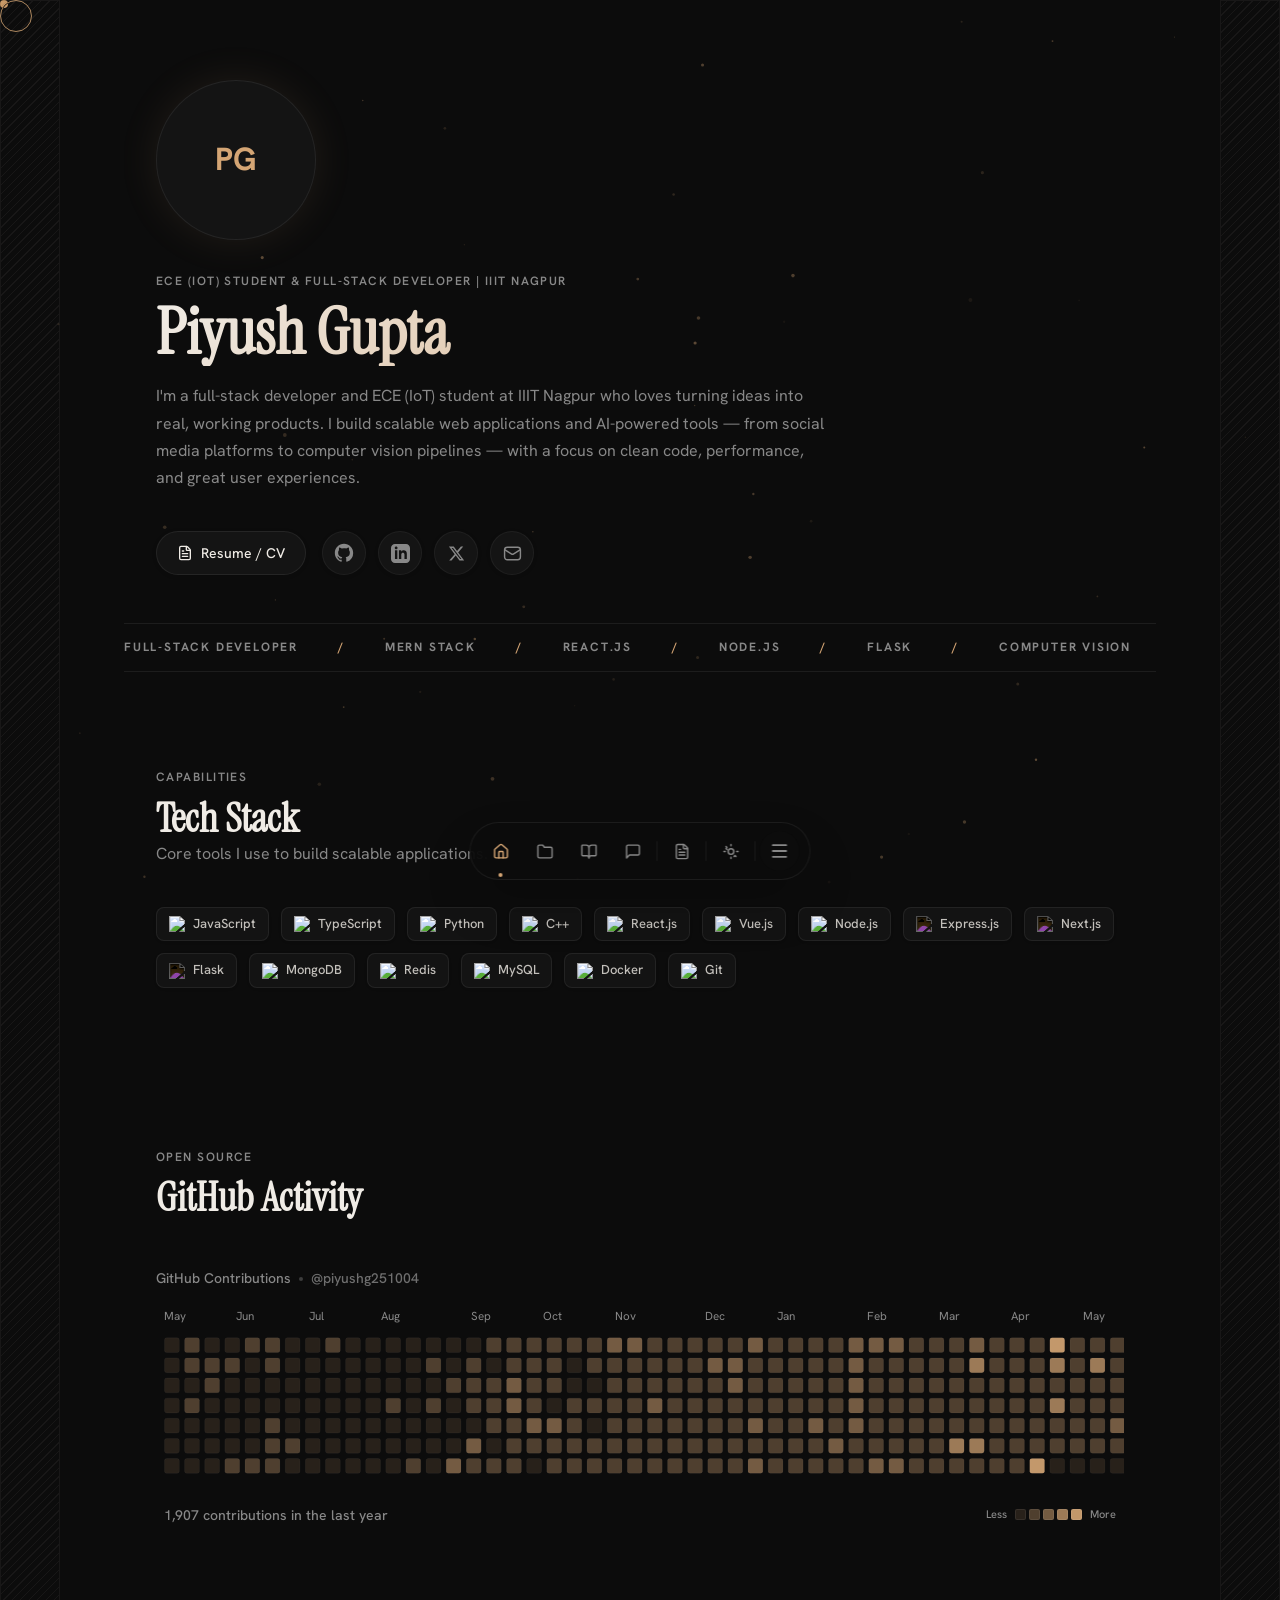
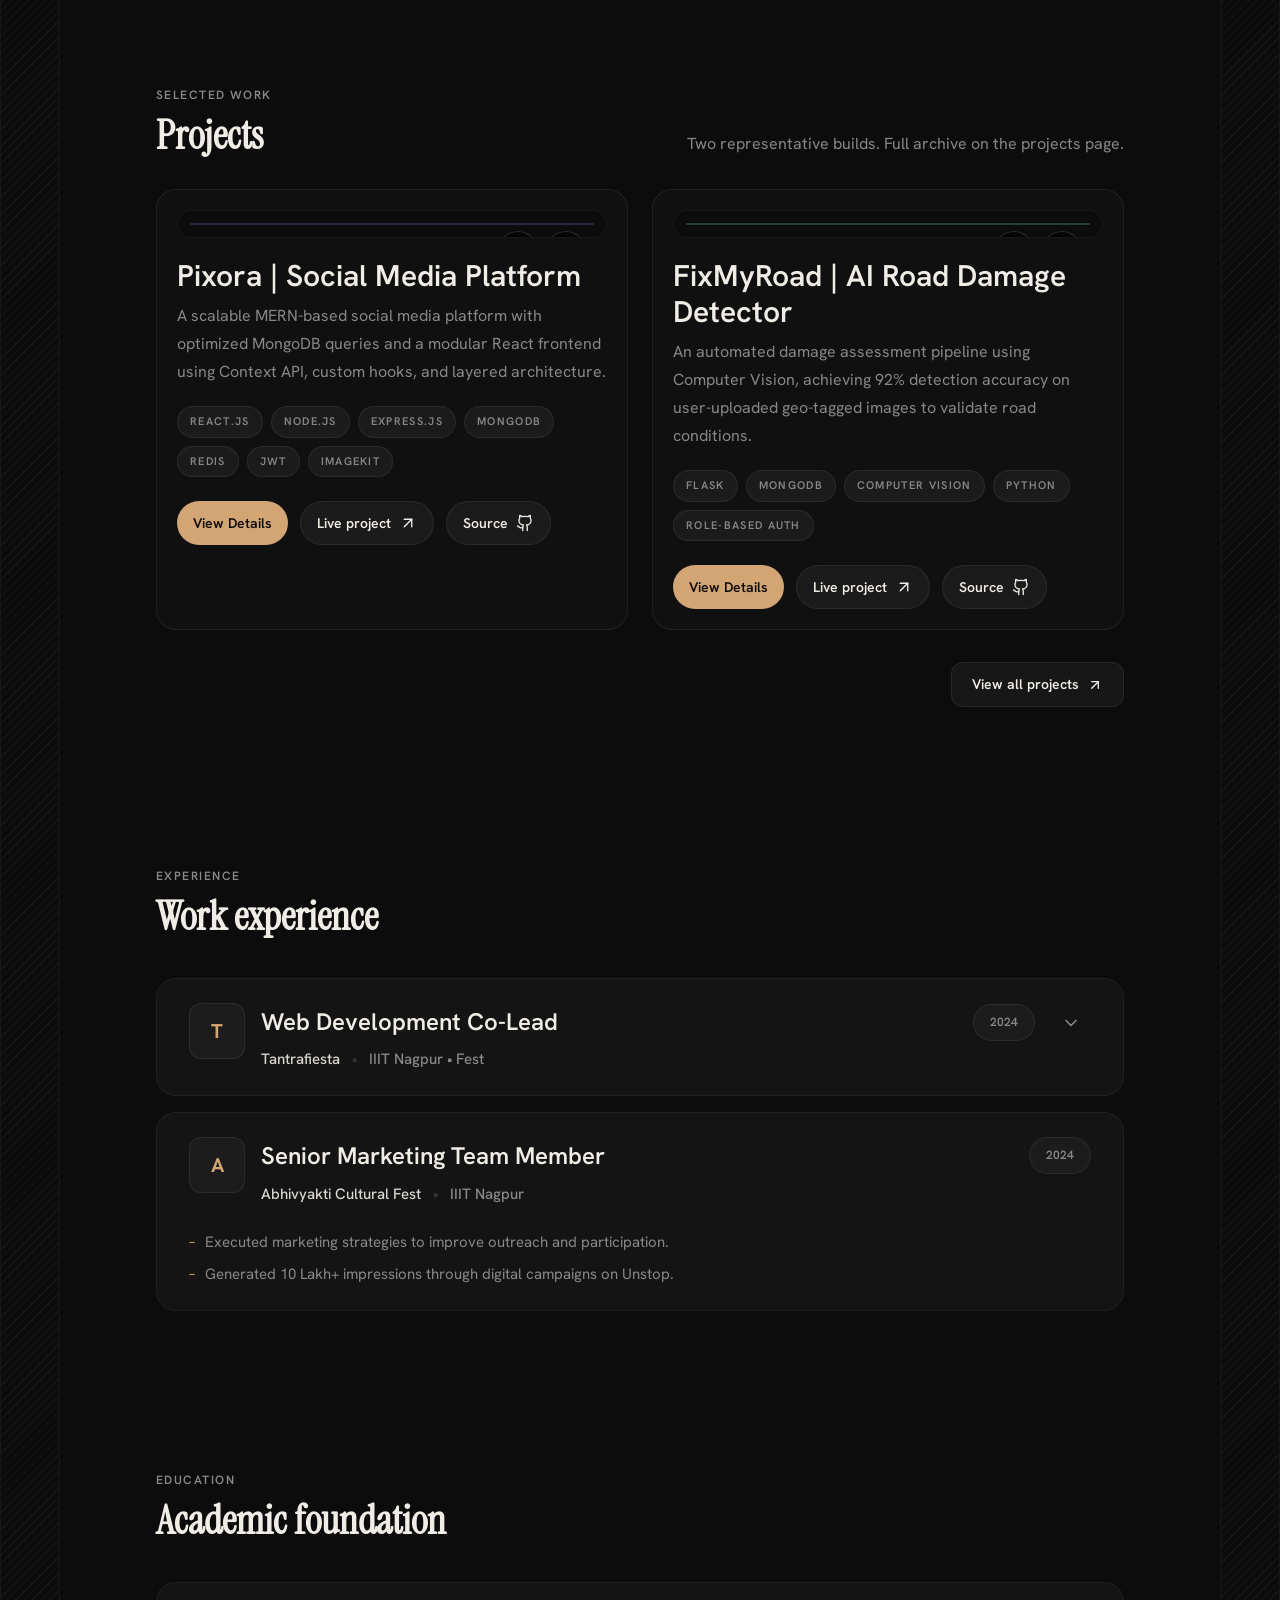
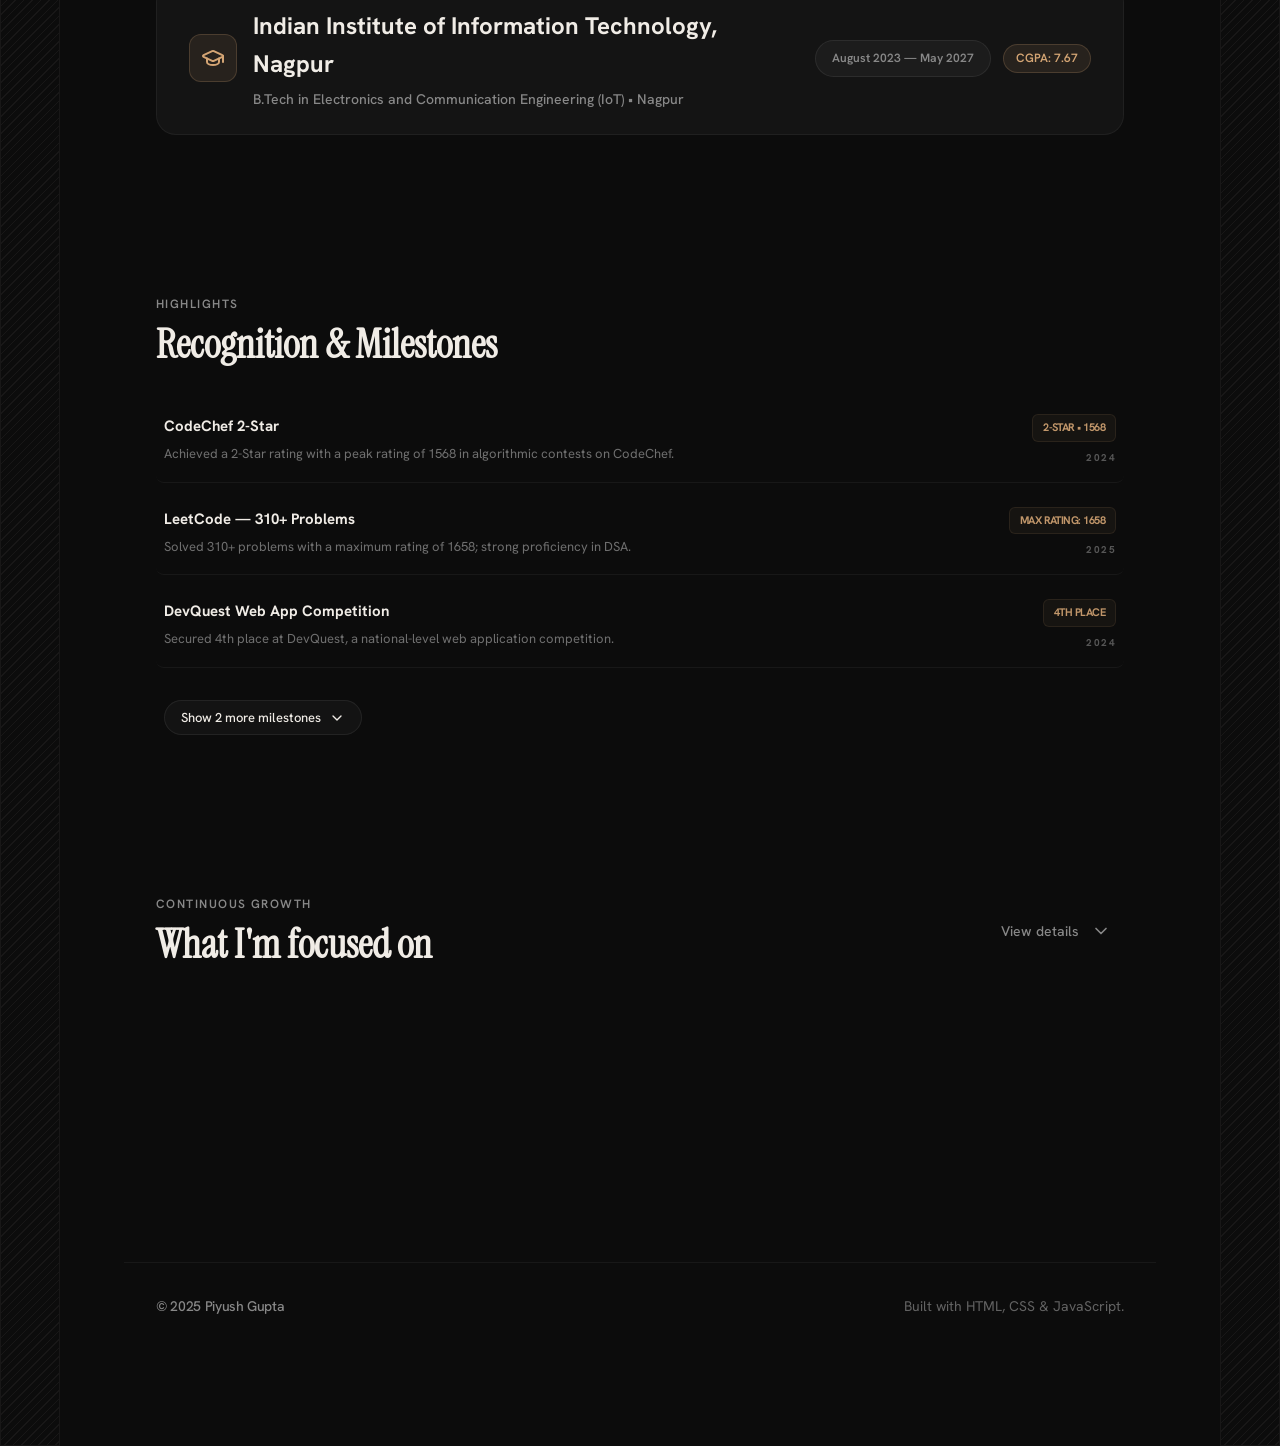
==== index.html @ 98804f94 "first commit" ====
<!DOCTYPE html>
<html lang="en" class="dark">
<head>
  <meta charset="UTF-8" /><meta name="viewport" content="width=device-width, initial-scale=1.0" />
  <title>Piyush Gupta | Full-Stack Developer at IIIT Nagpur</title>
  <meta name="description" content="Piyush Gupta — ECE (IoT) student at IIIT Nagpur building scalable web apps and AI-powered tools with MERN, Flask, TypeScript, and Computer Vision." />
  <meta property="og:title" content="Piyush Gupta | Full-Stack Developer" />
  <meta property="og:type" content="website" />
  <meta name="twitter:card" content="summary_large_image" />
  <link rel="preconnect" href="https://fonts.googleapis.com" />
  <link rel="preconnect" href="https://fonts.gstatic.com" crossorigin />
  <link href="https://fonts.googleapis.com/css2?family=Hanken+Grotesk:wght@300;400;500;600;700;800&family=Instrument+Serif:ital@0;1&display=swap" rel="stylesheet" />
  <link rel="stylesheet" href="portfolio.css" />
</head>
<body data-page="home">
  <!-- Cursor -->
  <div class="cursor-dot"></div>
  <div class="cursor-ring"></div>
  <!-- Curtain -->
  <div class="curtain"></div>
  <canvas id="particles-canvas" aria-hidden="true"></canvas>
  <div class="page-wrapper">
    <div class="sidebar sidebar--left" aria-hidden="true"></div>
    <div class="sidebar sidebar--right" aria-hidden="true"></div>
    <div class="page-inner">

      <!-- DOCK -->
      <nav class="dock" id="dock" aria-label="Main navigation"><div class="dock-inner">
        <a href="index.html" class="dock-item" data-nav="home" aria-label="Home"><span class="dock-tooltip">Home</span><svg width="17" height="17" viewBox="0 0 24 24" fill="none" stroke="currentColor" stroke-width="2" stroke-linecap="round" stroke-linejoin="round"><path d="M15 21v-8a1 1 0 0 0-1-1h-4a1 1 0 0 0-1 1v8"/><path d="M3 10a2 2 0 0 1 .709-1.528l7-6a2 2 0 0 1 2.582 0l7 6A2 2 0 0 1 21 10v9a2 2 0 0 1-2 2H5a2 2 0 0 1-2-2z"/></svg></a>
        <a href="projects.html" class="dock-item" data-nav="projects" aria-label="Projects"><span class="dock-tooltip">Projects</span><svg width="17" height="17" viewBox="0 0 24 24" fill="none" stroke="currentColor" stroke-width="2" stroke-linecap="round" stroke-linejoin="round"><path d="M22 19a2 2 0 0 1-2 2H4a2 2 0 0 1-2-2V5a2 2 0 0 1 2-2h5l2 3h9a2 2 0 0 1 2 2z"/></svg></a>
        <a href="blog.html" class="dock-item" data-nav="blog" aria-label="Blog"><span class="dock-tooltip">Blog</span><svg width="17" height="17" viewBox="0 0 24 24" fill="none" stroke="currentColor" stroke-width="2" stroke-linecap="round" stroke-linejoin="round"><path d="M12 7v14"/><path d="M3 18a1 1 0 0 1-1-1V4a1 1 0 0 1 1-1h5a4 4 0 0 1 4 4 4 4 0 0 1 4-4h5a1 1 0 0 1 1 1v13a1 1 0 0 1-1 1h-6a3 3 0 0 0-3 3 3 3 0 0 0-3-3z"/></svg></a>
        <a href="mailto:piyushg251004@gmail.com" class="dock-item" aria-label="Let's Talk"><span class="dock-tooltip">Let's Talk</span><svg width="17" height="17" viewBox="0 0 24 24" fill="none" stroke="currentColor" stroke-width="2" stroke-linecap="round" stroke-linejoin="round"><path d="M21 15a2 2 0 0 1-2 2H7l-4 4V5a2 2 0 0 1 2-2h14a2 2 0 0 1 2 2z"/></svg></a>
        <div class="dock-divider"></div>
        <button class="dock-item" id="resume-btn" aria-label="Resume"><span class="dock-tooltip">Resume</span><svg width="17" height="17" viewBox="0 0 24 24" fill="none" stroke="currentColor" stroke-width="2" stroke-linecap="round" stroke-linejoin="round"><path d="M6 22a2 2 0 0 1-2-2V4a2 2 0 0 1 2-2h8a2.4 2.4 0 0 1 1.704.706l3.588 3.588A2.4 2.4 0 0 1 20 8v12a2 2 0 0 1-2 2z"/><path d="M14 2v5a1 1 0 0 0 1 1h5"/><path d="M10 9H8"/><path d="M16 13H8"/><path d="M16 17H8"/></svg></button>
        <div class="dock-divider"></div>
        <button class="dock-item" id="theme-toggle" aria-label="Toggle theme"><span class="dock-tooltip" id="theme-tooltip">Light Mode</span><svg id="icon-sun" width="17" height="17" viewBox="0 0 24 24" fill="none" stroke="currentColor" stroke-width="2" stroke-linecap="round" stroke-linejoin="round"><circle cx="12" cy="12" r="4"/><path d="M12 2v2M12 20v2m-7.07-14.07 1.41 1.41M17.66 17.66l1.41 1.41M2 12h2M20 12h2m-4.34 5.66-1.41 1.41M6.34 6.34 4.93 4.93"/></svg><svg id="icon-moon" width="17" height="17" viewBox="0 0 24 24" fill="none" stroke="currentColor" stroke-width="2" stroke-linecap="round" stroke-linejoin="round" style="display:none"><path d="M12 3a6 6 0 0 0 9 9 9 9 0 1 1-9-9Z"/></svg></button>
        <div class="dock-divider"></div>
        <div class="social-wrapper" id="social-wrapper">
          <div class="social-stack" id="social-stack">
            <a href="https://github.com/PiyushG-git" target="_blank" rel="noopener noreferrer" class="social-item" aria-label="GitHub"><svg width="18" height="18" viewBox="0 0 24 24" fill="none" stroke="currentColor" stroke-width="1.8" stroke-linecap="round" stroke-linejoin="round"><path d="M15 22v-4a4.8 4.8 0 0 0-1-3.5c3 0 6-2 6-5.5.08-1.25-.27-2.48-1-3.5.28-1.15.28-2.35 0-3.5 0 0-1 0-3 1.5-2.64-.5-5.36-.5-8 0C6 2 5 2 5 2c-.3 1.15-.3 2.35 0 3.5A5.403 5.403 0 0 0 4 9c0 3.5 3 5.5 6 5.5-.39.49-.68 1.05-.85 1.65-.17.6-.22 1.23-.15 1.85v4"/><path d="M9 18c-4.51 2-5-2-7-2"/></svg></a>
            <a href="https://www.linkedin.com/in/piyush-gupta-019a79283/" target="_blank" rel="noopener noreferrer" class="social-item" aria-label="LinkedIn"><svg width="18" height="18" viewBox="0 0 24 24" fill="none" stroke="currentColor" stroke-width="1.8" stroke-linecap="round" stroke-linejoin="round"><path d="M16 8a6 6 0 0 1 6 6v7h-4v-7a2 2 0 0 0-2-2 2 2 0 0 0-2 2v7h-4v-7a6 6 0 0 1 6-6z"/><rect width="4" height="12" x="2" y="9"/><circle cx="4" cy="4" r="2"/></svg></a>
            <!-- <a href="" target="_blank" rel="noopener noreferrer" class="social-item" aria-label="Twitter"><svg width="18" height="18" viewBox="0 0 24 24" fill="currentColor"><path d="M18.244 2.25h3.308l-7.227 8.26 8.502 11.24H16.17l-5.214-6.817L4.99 21.75H1.68l7.73-8.835L1.254 2.25H8.08l4.713 6.231zm-1.161 17.52h1.833L7.084 4.126H5.117z"/></svg></a> -->
            <a href="mailto:contact.piyushg251004@gmail.com" class="social-item" aria-label="Email"><svg width="18" height="18" viewBox="0 0 24 24" fill="none" stroke="currentColor" stroke-width="1.8"><rect x="2" y="4" width="20" height="16" rx="3.5"/><path stroke-linecap="round" d="m22 7-8.97 5.7a1.94 1.94 0 0 1-2.06 0L2 7"/></svg></a>
          </div>
          <button class="dock-item social-trigger" id="social-trigger" aria-label="Social links" aria-expanded="false"><span class="dock-tooltip">Social</span><svg id="icon-menu" width="20" height="20" viewBox="0 0 24 24" fill="none" stroke="currentColor" stroke-width="2.2" stroke-linecap="round" stroke-linejoin="round"><path d="M4 5h16"/><path d="M4 12h16"/><path d="M4 19h16"/></svg><svg id="icon-close" width="20" height="20" viewBox="0 0 24 24" fill="none" stroke="currentColor" stroke-width="2.2" stroke-linecap="round" stroke-linejoin="round" style="display:none"><path d="M18 6 6 18"/><path d="m6 6 12 12"/></svg></button>
        </div>
      </div></nav>

      <!-- MAIN -->
      <main class="pb-28">

        <!-- HERO -->
        <section id="hero" class="section">
          <!-- Three.js canvas -->
          <canvas id="hero-canvas"></canvas>
          <div class="container">
            <div class="hero-layout">
              <div class="avatar-ring">
                <img src="images/avatar.png" alt="Piyush Gupta" class="avatar-img" onerror="this.style.display='none';this.nextElementSibling.style.display='flex'" />
                <div class="avatar-fallback" style="display:none">PG</div>
              </div>
              <div class="hero-text">
                <p class="detail-label">ECE (IoT) Student &amp; Full-Stack Developer | IIIT Nagpur</p>
                <h1 class="hero-name">Piyush Gupta</h1>
                <p class="section-lead">I'm a full-stack developer and ECE (IoT) student at IIIT Nagpur who loves turning ideas into real, working products. I build scalable web applications and AI-powered tools — from social media platforms to computer vision pipelines — with a focus on clean code, performance, and great user experiences.</p>
              </div>
              <div class="hero-actions">
                <button class="btn-outline" id="resume-hero-btn">
                  <svg width="16" height="16" viewBox="0 0 24 24" fill="none" stroke="currentColor" stroke-width="2" stroke-linecap="round" stroke-linejoin="round"><path d="M6 22a2 2 0 0 1-2-2V4a2 2 0 0 1 2-2h8a2.4 2.4 0 0 1 1.704.706l3.588 3.588A2.4 2.4 0 0 1 20 8v12a2 2 0 0 1-2 2z"/><path d="M14 2v5a1 1 0 0 0 1 1h5"/><path d="M10 9H8"/><path d="M16 13H8"/><path d="M16 17H8"/></svg>
                  Resume / CV
                </button>
                <div class="social-links-row">
                  <a href="https://github.com/piyushg251004" target="_blank" rel="noopener noreferrer" aria-label="GitHub" class="social-link-btn"><svg width="22" height="22" viewBox="0 0 24 24" fill="currentColor"><path fill-rule="evenodd" clip-rule="evenodd" d="M12 2C6.477 2 2 6.484 2 12.017c0 4.425 2.865 8.18 6.839 9.504.5.092.682-.217.682-.483 0-.237-.008-.868-.013-1.703-2.782.605-3.369-1.343-3.369-1.343-.454-1.158-1.11-1.466-1.11-1.466-.908-.62.069-.608.069-.608 1.003.07 1.531 1.032 1.531 1.032.892 1.53 2.341 1.088 2.91.832.092-.647.35-1.088.636-1.338-2.22-.253-4.555-1.113-4.555-4.951 0-1.093.39-1.988 1.029-2.688-.103-.253-.446-1.272.098-2.65 0 0 .84-.27 2.75 1.026A9.564 9.564 0 0112 6.844c.85.004 1.705.115 2.504.337 1.909-1.296 2.747-1.027 2.747-1.027.546 1.379.202 2.398.1 2.651.64.7 1.028 1.595 1.028 2.688 0 3.848-2.339 4.695-4.566 4.943.359.309.678.92.678 1.855 0 1.338-.012 2.419-.012 2.747 0 .268.18.58.688.482A10.019 10.019 0 0022 12.017C22 6.484 17.522 2 12 2z"/></svg><span class="social-link-tooltip">GitHub</span></a>
                  <a href="https://linkedin.com/in/piyush-gupta" target="_blank" rel="noopener noreferrer" aria-label="LinkedIn" class="social-link-btn"><svg width="19" height="19" viewBox="0 0 24 24" fill="currentColor"><path d="M19 0h-14c-2.761 0-5 2.239-5 5v14c0 2.761 2.239 5 5 5h14c2.762 0 5-2.239 5-5v-14c0-2.761-2.238-5-5-5zm-11 19h-3v-11h3v11zm-1.5-12.268c-.966 0-1.75-.79-1.75-1.764s.784-1.764 1.75-1.764 1.75.79 1.75 1.764-.783 1.764-1.75 1.764zm13.5 12.268h-3v-5.604c0-3.368-4-3.113-4 0v5.604h-3v-11h3v1.765c1.396-2.586 7-2.777 7 2.476v6.759z"/></svg><span class="social-link-tooltip">LinkedIn</span></a>
                  <a href="https://leetcode.com/piyushg251004" target="_blank" rel="noopener noreferrer" aria-label="LeetCode" class="social-link-btn"><svg width="17" height="17" viewBox="0 0 24 24" fill="currentColor"><path d="M18.244 2.25h3.308l-7.227 8.26 8.502 11.24H16.17l-5.214-6.817L4.99 21.75H1.68l7.73-8.835L1.254 2.25H8.08l4.713 6.231zm-1.161 17.52h1.833L7.084 4.126H5.117z"/></svg><span class="social-link-tooltip">Twitter / X</span></a>
                  <a href="mailto:piyushg251004@gmail.com" rel="noopener noreferrer" aria-label="Email" class="social-link-btn"><svg width="19" height="19" viewBox="0 0 24 24" fill="none" stroke="currentColor" stroke-width="1.8"><rect x="2" y="4" width="20" height="16" rx="3.5"/><path stroke-linecap="round" d="m22 7-8.97 5.7a1.94 1.94 0 0 1-2.06 0L2 7"/></svg><span class="social-link-tooltip">Email</span></a>
                </div>
              </div>
            </div>
          </div>
        </section>

        <!-- MARQUEE -->
        <div class="marquee" aria-hidden="true">
          <div class="marquee-track">
            <div class="marquee-inner">Full-Stack Developer <span class="sep">/</span> MERN Stack <span class="sep">/</span> React.js <span class="sep">/</span> Node.js <span class="sep">/</span> Flask <span class="sep">/</span> Computer Vision <span class="sep">/</span> TypeScript <span class="sep">/</span> IIIT Nagpur <span class="sep">/</span> Open Source <span class="sep">/</span> UI/UX</div>
          </div>
        </div>

        <!-- TECH STACK -->
        <section id="tech-stack" class="section">
          <div class="container">
            <p class="detail-label">Capabilities</p>
            <h2 class="section-heading">Tech Stack</h2>
            <p class="section-lead mb-10">Core tools I use to build scalable applications.</p>
            <div class="tech-grid" id="tech-grid"></div>
          </div>
        </section>

        <!-- GITHUB ACTIVITY -->
        <section id="github-graph" class="section">
          <div class="container">
            <p class="detail-label">Open Source</p>
            <h2 class="section-heading mb-12">GitHub Activity</h2>
            <div class="graph-header">
              <span>GitHub Contributions</span><span class="dot"></span>
              <a href="https://github.com/piyushg251004" target="_blank" rel="noopener noreferrer" class="graph-username">@piyushg251004</a>
            </div>
            <div class="graph-scroll"><svg id="contribution-graph" viewBox="0 0 914 164" class="graph-svg"></svg></div>
            <div class="graph-footer">
              <span class="graph-total" id="graph-total">— contributions in the last year</span>
              <div class="graph-legend"><span>Less</span><div class="legend-dots" id="legend-dots"></div><span>More</span></div>
            </div>
          </div>
        </section>

        <!-- PROJECTS PREVIEW -->
        <section id="projects-preview" class="section">
          <div class="container">
            <div class="projects-header">
              <div><p class="detail-label">Selected Work</p><h2 class="section-heading">Projects</h2></div>
              <p class="section-lead text-right">Two representative builds. Full archive on the projects page.</p>
            </div>
            <div class="projects-grid" id="projects-grid"></div>
            <div class="view-all-wrap">
              <a href="projects.html" class="btn-ghost" data-internal>View all projects <svg width="16" height="16" viewBox="0 0 24 24" fill="none" stroke="currentColor" stroke-width="2" stroke-linecap="round" stroke-linejoin="round"><path d="M7 7h10v10"/><path d="M7 17 17 7"/></svg></a>
            </div>
          </div>
        </section>

        <!-- EXPERIENCE -->
        <section id="experience" class="section">
          <div class="container">
            <p class="detail-label">Experience</p>
            <h2 class="section-heading mb-10">Work experience</h2>

            <div class="exp-card card" style="margin-bottom:1rem">
              <div class="card-glow"></div>
              <div class="exp-inner">
                <div class="exp-left">
                  <div class="company-logo" style="font-size:1.25rem;font-weight:700;color:var(--accent)">T</div>
                  <div>
                    <h3 class="exp-title">Web Development Co-Lead</h3>
                    <p class="exp-meta"><a href="#" class="company-link">Tantrafiesta</a><span class="meta-dot">•</span><span>IIIT Nagpur • Fest</span></p>
                  </div>
                </div>
                <div class="exp-right">
                  <span class="date-badge">2024</span>
                  <button class="expand-btn" id="exp-toggle" aria-expanded="false"><svg class="chevron" width="20" height="20" viewBox="0 0 24 24" fill="none" stroke="currentColor" stroke-width="2" stroke-linecap="round" stroke-linejoin="round"><path d="m6 9 6 6 6-6"/></svg></button>
                </div>
              </div>
              <div class="exp-details" id="exp-details" style="display:none">
                <ul class="exp-bullets">
                  <li>Led the development of the official fest website using Tailwind CSS, GSAP, Locomotive Scroll, and Three.js.</li>
                  <li>Managed a developer team and delivered a high-impact website with 4,000+ global impressions.</li>
                </ul>
              </div>
            </div>

            <div class="exp-card card">
              <div class="card-glow"></div>
              <div class="exp-inner">
                <div class="exp-left">
                  <div class="company-logo" style="font-size:1.25rem;font-weight:700;color:var(--accent)">A</div>
                  <div>
                    <h3 class="exp-title">Senior Marketing Team Member</h3>
                    <p class="exp-meta"><a href="#" class="company-link">Abhivyakti Cultural Fest</a><span class="meta-dot">•</span><span>IIIT Nagpur</span></p>
                  </div>
                </div>
                <div class="exp-right"><span class="date-badge">2024</span></div>
              </div>
              <div style="padding:0 2rem 1.5rem">
                <ul class="exp-bullets">
                  <li>Executed marketing strategies to improve outreach and participation.</li>
                  <li>Generated 10 Lakh+ impressions through digital campaigns on Unstop.</li>
                </ul>
              </div>
            </div>
          </div>
        </section>

        <!-- EDUCATION -->
        <section id="education" class="section">
          <div class="container">
            <p class="detail-label">Education</p>
            <h2 class="section-heading mb-10">Academic foundation</h2>
            <div class="card edu-card">
              <div class="card-glow"></div>
              <div class="edu-inner">
                <div class="edu-left">
                  <div class="edu-icon"><svg width="24" height="24" viewBox="0 0 24 24" fill="none" stroke="currentColor" stroke-width="2" stroke-linecap="round" stroke-linejoin="round"><path d="M21.42 10.922a1 1 0 0 0-.019-1.838L12.83 5.18a2 2 0 0 0-1.66 0L2.6 9.08a1 1 0 0 0 0 1.832l8.57 3.908a2 2 0 0 0 1.66 0z"/><path d="M22 10v6"/><path d="M6 12.5V16a6 3 0 0 0 12 0v-3.5"/></svg></div>
                  <div><h3 class="edu-school">Indian Institute of Information Technology, Nagpur</h3><p class="edu-degree">B.Tech in Electronics and Communication Engineering (IoT) • Nagpur</p></div>
                </div>
                <div class="edu-right"><span class="date-badge">August 2023 — May 2027</span><span class="cgpa-badge">CGPA: 7.67</span></div>
              </div>
            </div>
          </div>
        </section>

        <!-- ACHIEVEMENTS -->
        <section id="achievements" class="section">
          <div class="container">
            <p class="detail-label">Highlights</p>
            <h2 class="section-heading mb-8">Recognition &amp; Milestones</h2>
            <div class="achievements-list" id="achievements-list"></div>
            <div class="show-more-wrap">
              <button class="btn-show-more" id="show-more-btn"><span id="show-more-text">Show 5 more milestones</span><svg class="chevron" id="show-more-chevron" width="16" height="16" viewBox="0 0 24 24" fill="none" stroke="currentColor" stroke-width="2" stroke-linecap="round" stroke-linejoin="round"><path d="m6 9 6 6 6-6"/></svg></button>
            </div>
          </div>
        </section>

        <!-- CURRENTLY LEARNING -->
        <section id="currently-learning" class="section">
          <div class="container">
            <div class="learning-header">
              <div><p class="detail-label">Continuous Growth</p><h2 class="section-heading">What I'm focused on</h2></div>
              <button class="expand-btn" id="learning-toggle" aria-expanded="false"><span class="expand-label">View details</span><svg class="chevron" width="20" height="20" viewBox="0 0 24 24" fill="none" stroke="currentColor" stroke-width="2" stroke-linecap="round" stroke-linejoin="round"><path d="m6 9 6 6 6-6"/></svg></button>
            </div>
            <div class="learning-grid" id="learning-grid" style="display:none"></div>
          </div>
        </section>

      </main>

      <footer class="footer"><div class="container footer-inner"><p class="footer-copy">&copy; 2025 Piyush Gupta</p><p class="footer-built">Built with HTML, CSS &amp; JavaScript.</p></div></footer>
    </div>
  </div>
  <script src="portfolio.js"></script>
  <script src="https://cdnjs.cloudflare.com/ajax/libs/gsap/3.12.5/gsap.min.js"></script>
  <script src="https://cdnjs.cloudflare.com/ajax/libs/gsap/3.12.5/ScrollTrigger.min.js"></script>
  <script src="https://unpkg.com/three@0.160.0/build/three.min.js"></script>
  <script src="animations.js"></script>
</body>
</html>
---- portfolio.css ----
/* ── CSS VARIABLES ─────────────────────────────────────────── */
:root {
  --bg: #0c0c0c;
  --surface: #141414;
  --surface-subtle: #1c1c1c;
  --fg: #f0ece6;
  --muted: #888;
  --accent: #d4a574;
  --border: rgba(255, 255, 255, 0.07);
  --border-subtle: rgba(255, 255, 255, 0.05);
  --radius-lg: 20px;
  --radius-md: 12px;
  --radius-sm: 8px;
}

html.light {
  --bg: #fafaf9;
  --surface: #f0eeeb;
  --surface-subtle: #e8e5e1;
  --fg: #1a1a1a;
  --muted: #666;
  --border: rgba(0, 0, 0, 0.08);
  --border-subtle: rgba(0, 0, 0, 0.06);
}

/* ── RESET ─────────────────────────────────────────────────── */
*,
*::before,
*::after {
  box-sizing: border-box;
  margin: 0;
  padding: 0
}

html {
  scroll-behavior: smooth
}

body {
  font-family: 'Hanken Grotesk', sans-serif;
  background: var(--bg);
  color: var(--fg);
  line-height: 1.6;
  min-height: 100vh;
  overflow-x: hidden;
  transition: background .3s, color .3s
}

img {
  max-width: 100%;
  height: auto
}

a {
  text-decoration: none;
  color: inherit
}

button {
  font-family: inherit;
  cursor: pointer;
  border: none;
  background: none
}

ul {
  list-style: none
}

/* ── CANVAS ────────────────────────────────────────────────── */
#particles-canvas {
  position: fixed;
  inset: 0;
  z-index: 0;
  pointer-events: none
}

/* ── LAYOUT ────────────────────────────────────────────────── */
.page-wrapper {
  position: relative;
  min-height: 100vh;
  width: 100%;
  z-index: 1
}

.sidebar {
  position: absolute;
  top: 0;
  width: 60px;
  height: 100%;
  overflow: hidden;
  display: none
}

@media(min-width:640px) {
  .sidebar {
    display: block
  }
}

.sidebar--left {
  left: 0
}

.sidebar--right {
  right: 0
}

.sidebar::before {
  content: '';
  position: absolute;
  inset: 0;
  border: 1px solid var(--fg);
  opacity: .05;
  background-image: repeating-linear-gradient(-45deg, transparent, transparent 2px, currentColor 2px, currentColor 3px, transparent 3px, transparent 6px)
}

.page-inner {
  position: relative;
  z-index: 1;
  max-width: 1152px;
  margin: 0 auto;
  padding: 0 60px
}

@media(max-width:640px) {
  .page-inner {
    padding: 0
  }
}

.container {
  max-width: 1152px;
  margin: 0 auto;
  padding: 0 20px
}

@media(min-width:640px) {
  .container {
    padding: 0 24px
  }
}

@media(min-width:1024px) {
  .container {
    padding: 0 32px
  }
}

.pb-28 {
  padding-bottom: 7rem
}

/* ── TYPOGRAPHY ────────────────────────────────────────────── */
.detail-label {
  font-size: .75rem;
  font-weight: 600;
  letter-spacing: .12em;
  text-transform: uppercase;
  color: var(--muted);
  margin-bottom: .5rem
}

.section-heading {
  font-family: 'Instrument Serif', serif;
  font-size: clamp(1.75rem, 4vw, 2.5rem);
  font-weight: 700;
  line-height: 1.1;
  color: var(--fg)
}

.section-lead {
  font-size: 1rem;
  color: var(--muted);
  line-height: 1.7;
  max-width: 42rem
}

.mb-8 {
  margin-bottom: 2rem
}

.mb-10 {
  margin-bottom: 2.5rem
}

.mb-12 {
  margin-bottom: 3rem
}

.text-right {
  text-align: right
}

/* ── SECTIONS ──────────────────────────────────────────────── */
.section {
  padding: 3rem 0
}

@media(min-width:1024px) {
  .section {
    padding: 5rem 0
  }
}

/* ── HERO ──────────────────────────────────────────────────── */
#hero {
  padding-top: 3rem;
  padding-bottom: 2rem
}

@media(min-width:640px) {
  #hero {
    padding-top: 5rem
  }
}

.hero-layout {
  display: flex;
  flex-direction: column;
  gap: 2rem
}

.avatar-ring {
  width: 8rem;
  height: 8rem;
  border-radius: 50%;
  border: 1px solid var(--border);
  background: var(--surface);
  overflow: hidden;
  flex-shrink: 0;
  box-shadow: 0 0 40px rgba(212, 165, 116, .1)
}

@media(min-width:640px) {
  .avatar-ring {
    width: 10rem;
    height: 10rem
  }
}

.avatar-img {
  width: 100%;
  height: 100%;
  object-fit: cover;
  transform: scale(1.1)
}

.avatar-fallback {
  width: 100%;
  height: 100%;
  display: flex;
  align-items: center;
  justify-content: center;
  font-size: 2rem;
  font-weight: 700;
  color: var(--accent)
}

.hero-text {
  max-width: 48rem
}

.hero-name {
  font-family: 'Instrument Serif', serif;
  font-size: clamp(2.5rem, 7vw, 4rem);
  font-weight: 700;
  line-height: 1.05;
  margin: .5rem 0 1rem
}

.hero-actions {
  display: flex;
  flex-wrap: wrap;
  align-items: center;
  gap: 1rem;
  padding-top: .5rem
}

.btn-outline {
  display: inline-flex;
  align-items: center;
  gap: .5rem;
  min-height: 2.75rem;
  padding: .625rem 1.25rem;
  border-radius: 9999px;
  border: 1px solid var(--border);
  background: var(--surface);
  color: var(--fg);
  font-size: .875rem;
  font-weight: 500;
  box-shadow: 0 1px 4px rgba(0, 0, 0, .15);
  transition: background .2s
}

.btn-outline:hover {
  background: var(--bg)
}

.social-links-row {
  display: flex;
  flex-wrap: wrap;
  align-items: center;
  gap: .75rem
}

.social-link-btn {
  position: relative;
  width: 2.75rem;
  height: 2.75rem;
  border-radius: 50%;
  border: 1px solid var(--border-subtle);
  background: var(--surface);
  display: flex;
  align-items: center;
  justify-content: center;
  color: var(--muted);
  transition: all .2s;
  box-shadow: 0 1px 4px rgba(0, 0, 0, .1)
}

.social-link-btn:hover {
  color: var(--fg);
  border-color: rgba(212, 165, 116, .4);
  background: var(--bg);
  transform: scale(1.05)
}

.social-link-tooltip {
  position: absolute;
  bottom: calc(100% + .5rem);
  left: 50%;
  transform: translateX(-50%);
  background: var(--surface);
  border: 1px solid var(--border);
  color: var(--fg);
  font-size: .7rem;
  font-weight: 600;
  padding: .25rem .625rem;
  border-radius: .5rem;
  white-space: nowrap;
  opacity: 0;
  pointer-events: none;
  transition: opacity .2s
}

.social-link-btn:hover .social-link-tooltip {
  opacity: 1
}

/* ── TECH STACK ────────────────────────────────────────────── */
.tech-grid {
  display: flex;
  flex-wrap: wrap;
  gap: .75rem
}

.tech-badge {
  display: flex;
  align-items: center;
  gap: .5rem;
  padding: .375rem .75rem;
  border-radius: .5rem;
  border: 1px solid var(--border);
  background: rgba(255, 255, 255, .03);
  backdrop-filter: blur(8px);
  cursor: default;
  transition: all .3s;
  box-shadow: 0 1px 3px rgba(0, 0, 0, .1)
}

.tech-badge:hover {
  background: var(--surface);
  border-color: rgba(212, 165, 116, .4)
}

.tech-badge img {
  width: 1rem;
  height: 1rem;
  object-fit: contain;
  transition: transform .3s
}

.tech-badge:hover img {
  transform: scale(1.1)
}

.tech-badge span {
  font-size: .8125rem;
  font-weight: 500;
  color: rgba(240, 236, 230, .8)
}

.tech-badge:hover span {
  color: var(--fg)
}

/* ── GITHUB GRAPH ──────────────────────────────────────────── */
.graph-header {
  display: flex;
  align-items: center;
  gap: .5rem;
  font-size: .875rem;
  color: var(--muted);
  font-weight: 500;
  margin-bottom: 1rem
}

.graph-header .dot {
  width: .25rem;
  height: .25rem;
  border-radius: 50%;
  background: rgba(136, 136, 136, .4)
}

.graph-username {
  color: rgba(136, 136, 136, .8);
  transition: color .2s
}

.graph-username:hover {
  color: var(--accent)
}

.graph-scroll {
  width: 100%;
  overflow-x: auto;
  padding-bottom: 1rem
}

.graph-svg {
  width: 100%;
  height: auto;
  display: block
}

.graph-footer {
  display: flex;
  flex-direction: column;
  gap: 1rem;
  align-items: center;
  justify-content: space-between;
  padding: .5rem .5rem 0;
  font-size: .875rem;
  color: var(--muted);
  font-weight: 500
}

@media(min-width:640px) {
  .graph-footer {
    flex-direction: row
  }
}

.graph-legend {
  display: flex;
  align-items: center;
  gap: .5rem;
  font-size: .6875rem
}

.legend-dots {
  display: flex;
  gap: 3px
}

.legend-dot {
  width: 11px;
  height: 11px;
  border-radius: 2px;
  border: 1px solid var(--border)
}

/* ── PROJECTS ──────────────────────────────────────────────── */
.projects-header {
  display: flex;
  flex-direction: column;
  gap: 1rem;
  margin-bottom: 2rem
}

@media(min-width:640px) {
  .projects-header {
    flex-direction: row;
    align-items: flex-end;
    justify-content: space-between
  }
}

.projects-grid {
  display: grid;
  gap: 1.5rem
}

@media(min-width:1024px) {
  .projects-grid {
    grid-template-columns: 1fr 1fr
  }
}

.project-card {
  position: relative;
  overflow: hidden;
  border-radius: var(--radius-lg);
  border: 1px solid rgba(255, 255, 255, .07);
  background: rgba(20, 20, 20, .55);
  padding: 1rem;
  transition: all .3s
}

@media(min-width:640px) {
  .project-card {
    padding: 1.25rem
  }
}

.project-card:hover {
  border-color: rgba(212, 165, 116, .45);
  background: rgba(20, 20, 20, .8)
}

.project-img-wrap {
  position: relative;
  overflow: hidden;
  border-radius: 1rem;
  border: 1px solid var(--border-subtle);
  background: var(--bg);
  padding: .75rem;
  margin-bottom: 1.25rem
}

.project-img-bg {
  position: absolute;
  inset: 0;
  background-size: cover;
  background-position: center;
  opacity: .45
}

.project-img-inner {
  position: relative;
  overflow: hidden;
  border-radius: .75rem;
  border: 1px solid rgba(255, 255, 255, .1);
  background: rgba(0, 0, 0, .8)
}

.project-img {
  width: 100%;
  aspect-ratio: 16/10;
  object-fit: cover;
  transition: transform .5s;
  min-height: 220px
}

.project-card:hover .project-img {
  transform: scale(1.015)
}

.project-links-overlay {
  position: absolute;
  right: 1.25rem;
  top: 1.25rem;
  display: flex;
  gap: .5rem
}

.project-icon-btn {
  width: 2.5rem;
  height: 2.5rem;
  border-radius: 50%;
  border: 1px solid rgba(255, 255, 255, .15);
  background: rgba(0, 0, 0, .55);
  color: rgba(255, 255, 255, .85);
  display: flex;
  align-items: center;
  justify-content: center;
  backdrop-filter: blur(4px);
  transition: all .2s
}

.project-icon-btn:hover {
  background: rgba(0, 0, 0, .75);
  color: #fff
}

.project-title {
  font-size: 1.5rem;
  font-weight: 600;
  color: var(--fg);
  transition: color .3s;
  margin-bottom: .5rem;
  line-height: 1.2
}

@media(min-width:640px) {
  .project-title {
    font-size: 1.875rem
  }
}

.project-card:hover .project-title {
  color: var(--accent)
}

.project-desc {
  font-size: 1rem;
  line-height: 1.75;
  color: var(--muted);
  max-width: 42rem
}

.project-tags {
  display: flex;
  flex-wrap: wrap;
  gap: .5rem;
  margin-top: 1.25rem
}

.project-tag {
  border-radius: 9999px;
  border: 1px solid rgba(255, 255, 255, .07);
  background: rgba(240, 236, 230, .05);
  padding: .375rem .75rem;
  font-size: .6875rem;
  font-weight: 600;
  letter-spacing: .12em;
  text-transform: uppercase;
  color: var(--muted)
}

.project-actions {
  display: flex;
  flex-wrap: wrap;
  gap: .75rem;
  margin-top: 1.5rem
}

.btn-accent {
  display: inline-flex;
  align-items: center;
  gap: .5rem;
  min-height: 2.75rem;
  padding: .5rem 1rem;
  border-radius: 9999px;
  background: var(--accent);
  color: var(--bg);
  font-size: .875rem;
  font-weight: 600;
  transition: opacity .2s
}

.btn-accent:hover {
  opacity: .9
}

.btn-ghost {
  display: inline-flex;
  align-items: center;
  gap: .5rem;
  min-height: 2.75rem;
  padding: .5rem 1rem;
  border-radius: 9999px;
  border: 1px solid var(--border);
  background: rgba(240, 236, 230, .05);
  color: var(--fg);
  font-size: .875rem;
  font-weight: 600;
  transition: all .2s
}

.btn-ghost:hover {
  border-color: rgba(212, 165, 116, .45);
  color: var(--accent)
}

.view-all-wrap {
  display: flex;
  justify-content: flex-end;
  margin-top: 2rem
}

.view-all-wrap .btn-ghost {
  border-radius: .75rem;
  padding: .625rem 1.25rem
}

/* ── CARDS (shared) ────────────────────────────────────────── */
.card {
  position: relative;
  overflow: hidden;
  border-radius: var(--radius-lg);
  border: 1px solid var(--border-subtle);
  background: var(--surface)
}

.card-glow {
  position: absolute;
  top: 0;
  right: 0;
  width: 16rem;
  height: 16rem;
  background: rgba(212, 165, 116, .05);
  border-radius: 50%;
  filter: blur(64px);
  transform: translate(33%, -50%);
  pointer-events: none;
  opacity: 0;
  transition: opacity .7s
}

.card:hover .card-glow {
  opacity: 1
}

/* ── EXPERIENCE ────────────────────────────────────────────── */
.exp-card {
  border: 1px solid var(--border-subtle);
  transition: border-color .3s
}

.exp-card:hover {
  border-color: rgba(212, 165, 116, .2)
}

.exp-inner {
  display: flex;
  flex-direction: column;
  gap: 1.5rem;
  padding: 1.5rem 2rem;
  position: relative;
  z-index: 1
}

@media(min-width:640px) {
  .exp-inner {
    flex-direction: row;
    justify-content: space-between;
    align-items: flex-start
  }
}

.exp-left {
  display: flex;
  gap: 1rem;
  align-items: flex-start
}

.company-logo {
  width: 3.5rem;
  height: 3.5rem;
  border-radius: .75rem;
  background: var(--surface-subtle);
  border: 1px solid var(--border);
  display: flex;
  align-items: center;
  justify-content: center;
  overflow: hidden;
  padding: .5rem;
  flex-shrink: 0;
  transition: transform .3s
}

.exp-card:hover .company-logo {
  transform: scale(1.05)
}

.company-logo img {
  width: 100%;
  height: 100%;
  object-fit: contain
}

.exp-title {
  font-size: 1.25rem;
  font-weight: 600;
  color: var(--fg)
}

@media(min-width:640px) {
  .exp-title {
    font-size: 1.5rem
  }
}

.exp-meta {
  font-size: .9375rem;
  margin-top: .375rem;
  font-weight: 500;
  color: var(--muted);
  display: flex;
  align-items: center;
  flex-wrap: wrap;
  gap: .25rem
}

.company-link {
  color: rgba(240, 236, 230, .9);
  transition: color .2s
}

.company-link:hover {
  color: var(--accent)
}

.meta-dot {
  opacity: .3;
  margin: 0 .5rem
}

.exp-right {
  display: flex;
  align-items: center;
  gap: 1rem
}

.date-badge {
  font-size: .75rem;
  font-weight: 600;
  color: var(--muted);
  background: var(--surface-subtle);
  padding: .5rem 1rem;
  border-radius: 9999px;
  border: 1px solid var(--border);
  white-space: nowrap
}

.expand-btn {
  width: 2.5rem;
  height: 2.5rem;
  border-radius: 50%;
  border: 1px solid transparent;
  display: flex;
  align-items: center;
  justify-content: center;
  color: var(--muted);
  transition: all .3s
}

.expand-btn:hover {
  background: var(--surface-subtle);
  border-color: var(--border)
}

.expand-btn .expand-label {
  font-size: .875rem;
  font-weight: 500;
  color: var(--muted);
  transition: color .2s;
  margin-right: .25rem
}

.expand-btn:hover .expand-label {
  color: var(--fg)
}

.chevron {
  transition: transform .5s
}

.chevron.open {
  transform: rotate(180deg)
}

.exp-details {
  padding: 0 2rem 1.5rem;
  position: relative;
  z-index: 1
}

.exp-bullets {
  display: flex;
  flex-direction: column;
  gap: .5rem;
  color: var(--muted);
  font-size: .9375rem
}

.exp-bullets li {
  padding-left: 1rem;
  position: relative
}

.exp-bullets li::before {
  content: '–';
  position: absolute;
  left: 0;
  color: var(--accent)
}

/* ── EDUCATION ─────────────────────────────────────────────── */
.edu-card {
  padding: 1.5rem 2rem
}

.edu-inner {
  position: relative;
  z-index: 1;
  display: flex;
  flex-direction: column;
  gap: 1.5rem;
  justify-content: space-between;
  align-items: flex-start
}

@media(min-width:768px) {
  .edu-inner {
    flex-direction: row;
    align-items: center
  }
}

.edu-left {
  display: flex;
  align-items: center;
  gap: 1rem
}

.edu-icon {
  width: 3rem;
  height: 3rem;
  border-radius: .75rem;
  background: rgba(212, 165, 116, .1);
  border: 1px solid rgba(212, 165, 116, .2);
  display: flex;
  align-items: center;
  justify-content: center;
  color: var(--accent);
  flex-shrink: 0
}

.edu-school {
  font-size: 1.25rem;
  font-weight: 700;
  color: var(--fg)
}

@media(min-width:640px) {
  .edu-school {
    font-size: 1.5rem
  }
}

.edu-degree {
  font-size: .875rem;
  color: var(--muted);
  margin-top: .25rem;
  font-weight: 500
}

.edu-right {
  display: flex;
  align-items: center;
  gap: .75rem;
  flex-shrink: 0
}

.cgpa-badge {
  display: inline-flex;
  align-items: center;
  border-radius: 9999px;
  border: 1px solid rgba(212, 165, 116, .2);
  background: rgba(212, 165, 116, .1);
  color: var(--accent);
  font-size: .75rem;
  font-weight: 600;
  padding: .25rem .75rem;
  transition: background .2s
}

.cgpa-badge:hover {
  background: rgba(212, 165, 116, .2)
}

/* ── ACHIEVEMENTS ──────────────────────────────────────────── */
.achievements-list {
  display: flex;
  flex-direction: column;
  gap: .5rem
}

.achievement-item {
  display: flex;
  flex-direction: column;
  gap: .5rem;
  justify-content: space-between;
  padding: 1rem .5rem;
  border-bottom: 1px solid rgba(255, 255, 255, .05);
  border-radius: .5rem;
  transition: background .3s;
  opacity: 0;
  transform: translateY(8px);
  transition: all .3s
}

@media(min-width:640px) {
  .achievement-item {
    flex-direction: row;
    align-items: flex-start;
    gap: 1.5rem
  }
}

.achievement-item.visible {
  opacity: 1;
  transform: none
}

.achievement-item:hover {
  background: rgba(255, 255, 255, .02)
}

.achievement-title {
  font-size: .9375rem;
  font-weight: 700;
  color: var(--fg)
}

.achievement-desc {
  font-size: .8125rem;
  color: rgba(136, 136, 136, .8);
  line-height: 1.6;
  max-width: 48rem;
  margin-top: .375rem
}

.achievement-meta {
  display: flex;
  flex-direction: column;
  align-items: flex-end;
  gap: .5rem;
  flex-shrink: 0;
  margin-top: .5rem
}

@media(min-width:640px) {
  .achievement-meta {
    margin-top: 0
  }
}

.achievement-rank {
  font-size: .6875rem;
  font-weight: 700;
  color: rgba(212, 165, 116, .9);
  text-transform: uppercase;
  letter-spacing: -.05em;
  background: rgba(212, 165, 116, .05);
  padding: .25rem .625rem;
  border-radius: .375rem;
  border: 1px solid rgba(212, 165, 116, .1)
}

.achievement-year {
  font-size: .625rem;
  font-weight: 700;
  color: rgba(136, 136, 136, .6);
  text-transform: uppercase;
  letter-spacing: .15em
}

.show-more-wrap {
  margin-top: 2rem;
  padding-left: .5rem
}

.btn-show-more {
  display: flex;
  align-items: center;
  gap: .5rem;
  padding: .5rem 1rem;
  border-radius: 9999px;
  border: 1px solid var(--border);
  background: rgba(255, 255, 255, .03);
  color: var(--fg);
  font-size: .8125rem;
  font-weight: 500;
  backdrop-filter: blur(4px);
  transition: background .2s
}

.btn-show-more:hover {
  background: var(--surface)
}

/* ── CURRENTLY LEARNING ────────────────────────────────────── */
.learning-header {
  display: flex;
  flex-direction: column;
  gap: 1rem;
  justify-content: space-between;
  align-items: flex-start;
  margin-bottom: 1.5rem
}

@media(min-width:640px) {
  .learning-header {
    flex-direction: row;
    align-items: center
  }
}

.learning-header .expand-btn {
  display: flex;
  align-items: center;
  gap: .5rem;
  min-width: auto;
  width: auto;
  border-radius: 9999px;
  padding: .5rem .75rem
}

.learning-grid {
  display: grid;
  gap: 1rem;
  margin-top: 1.5rem
}

@media(min-width:640px) {
  .learning-grid {
    grid-template-columns: repeat(2, 1fr)
  }
}

@media(min-width:1024px) {
  .learning-grid {
    grid-template-columns: repeat(3, 1fr)
  }
}

.learning-card {
  border-radius: var(--radius-md);
  border: 1px solid var(--border);
  background: var(--surface);
  padding: 1.25rem;
  transition: border-color .3s
}

.learning-card:hover {
  border-color: rgba(212, 165, 116, .3)
}

.learning-icon {
  font-size: 1.5rem;
  margin-bottom: .75rem
}

.learning-title {
  font-size: 1rem;
  font-weight: 600;
  color: var(--fg);
  margin-bottom: .25rem
}

.learning-desc {
  font-size: .875rem;
  color: var(--muted);
  line-height: 1.6
}

/* ── FOOTER ────────────────────────────────────────────────── */
.footer {
  margin-top: 2.5rem;
  background: transparent;
  padding-bottom: 8rem;
  padding-top: 2.5rem
}

.footer-inner {
  border-top: 1px solid rgba(255, 255, 255, .05);
  padding-top: 2rem;
  display: flex;
  flex-direction: column;
  gap: .5rem;
  font-size: .875rem;
  color: var(--muted)
}

@media(min-width:640px) {
  .footer-inner {
    flex-direction: row;
    align-items: center;
    justify-content: space-between
  }
}

.footer-copy {
  font-weight: 500;
  letter-spacing: -.025em
}

.footer-built {
  opacity: .7
}

/* ── DOCK NAV ──────────────────────────────────────────────── */
.dock {
  position: fixed;
  bottom: 1rem;
  left: 50%;
  transform: translateX(-50%);
  z-index: 50;
  width: 100%;
  max-width: calc(100vw - 1rem);
  padding: 0 .5rem
}

@media(min-width:640px) {
  .dock {
    bottom: 1.25rem;
    max-width: fit-content;
    padding: 0
  }
}

.dock-inner {
  display: flex;
  align-items: center;
  gap: .25rem;
  border-radius: 9999px;
  border: 1px solid var(--border);
  background: rgba(12, 12, 12, .9);
  padding: .5rem .625rem;
  box-shadow: 0 25px 50px rgba(0, 0, 0, .15);
  backdrop-filter: blur(20px);
  transition: all .3s;
  width: fit-content;
  margin: 0 auto
}

html.light .dock-inner {
  background: rgba(250, 250, 249, .9)
}

.dock-item {
  position: relative;
  width: 2.5rem;
  height: 2.5rem;
  border-radius: 50%;
  display: flex;
  align-items: center;
  justify-content: center;
  color: var(--muted);
  cursor: pointer;
  transition: all .3s;
  flex-shrink: 0
}

.dock-item:hover {
  background: rgba(240, 236, 230, .05);
  color: var(--fg)
}

html.light .dock-item:hover {
  background: rgba(0, 0, 0, .05)
}

.dock-tooltip {
  position: absolute;
  top: calc(-100% - .5rem);
  left: 50%;
  transform: translateX(-50%);
  padding: .25rem .625rem;
  border-radius: .5rem;
  background: rgba(20, 20, 20, .95);
  backdrop-filter: blur(8px);
  border: 1px solid var(--border);
  color: var(--fg);
  font-size: .625rem;
  font-weight: 600;
  white-space: nowrap;
  pointer-events: none;
  opacity: 0;
  transform: translateX(-50%) translateY(4px);
  transition: all .2s;
  z-index: 10
}

html.light .dock-tooltip {
  background: rgba(240, 238, 235, .95)
}

.dock-item:hover .dock-tooltip {
  opacity: 1;
  transform: translateX(-50%) translateY(0)
}

.dock-tooltip::after {
  content: '';
  position: absolute;
  top: 100%;
  left: 50%;
  transform: translateX(-50%);
  width: .5rem;
  height: .5rem;
  background: rgba(20, 20, 20, .95);
  border-right: 1px solid var(--border);
  border-bottom: 1px solid var(--border);
  rotate: 45deg;
  margin-top: -4px
}

.dock-divider {
  width: 1px;
  height: 1.25rem;
  background: rgba(255, 255, 255, .06);
  border-radius: 9999px;
  flex-shrink: 0;
  display: none
}

@media(min-width:640px) {
  .dock-divider {
    display: block
  }
}

/* Social stack */
.social-wrapper {
  position: relative;
  width: 2.5rem;
  height: 2.5rem
}

.social-stack {
  position: absolute;
  bottom: 0;
  left: 0;
  display: flex;
  flex-direction: column-reverse;
  gap: .25rem;
  align-items: center
}

.social-item {
  width: 2.5rem;
  height: 2.5rem;
  border-radius: 50%;
  border: none;
  background: var(--bg);
  box-shadow: 0 4px 12px rgba(0, 0, 0, .3);
  display: flex;
  align-items: center;
  justify-content: center;
  color: rgba(240, 236, 230, .7);
  transition: all .3s;
  position: absolute;
  bottom: 0;
  left: 0;
  opacity: 0;
  pointer-events: none;
  transform: translateY(0)
}

.social-item:hover {
  color: var(--fg);
  background: rgba(240, 236, 230, .05)
}

.social-trigger {
  position: relative;
  z-index: 50;
  background: var(--bg)
}

/* Scroll reveal */
.reveal {
  opacity: 0;
  transform: translateY(20px);
  transition: opacity .6s, transform .6s
}

.reveal.visible {
  opacity: 1;
  transform: none
}

/* Scrollbar */
::-webkit-scrollbar {
  width: 6px;
  height: 6px
}

::-webkit-scrollbar-track {
  background: transparent
}

::-webkit-scrollbar-thumb {
  background: rgba(136, 136, 136, .3);
  border-radius: 9999px
}

::-webkit-scrollbar-thumb:hover {
  background: rgba(136, 136, 136, .5)
}

/* Selection */
::selection {
  background: rgba(212, 165, 116, .3);
  color: var(--fg)
}

/* ── PAGE TRANSITIONS ──────────────────────────────────────── */
@keyframes pageIn {
  from { opacity: 0; transform: translateY(18px); }
  to   { opacity: 1; transform: translateY(0); }
}
main { animation: pageIn 0.5s cubic-bezier(0.16, 1, 0.3, 1) both; }

/* ── ACTIVE DOCK ITEM ──────────────────────────────────────── */
.dock-item.active { color: var(--accent) !important; }
.dock-item.active::after {
  content: '';
  position: absolute;
  bottom: -6px;
  left: 50%;
  transform: translateX(-50%);
  width: 4px;
  height: 4px;
  border-radius: 50%;
  background: var(--accent);
}

/* ── PROJECT LIST (projects.html) ──────────────────────────── */
.project-list { display: flex; flex-direction: column; gap: 0; }

.project-row {
  display: flex;
  flex-direction: column;
  gap: 2rem;
  padding: 3rem 0;
  border-bottom: 1px solid var(--border-subtle);
  transition: background .3s;
}
.project-row:last-child { border-bottom: none; }
@media(min-width: 768px) {
  .project-row { flex-direction: row; align-items: center; gap: 3rem; }
}

.project-row-img {
  position: relative;
  flex-shrink: 0;
  width: 100%;
  border-radius: 1rem;
  overflow: hidden;
  padding: 1rem;
  background: var(--proj-bg, #1e0533);
  border: 1px solid var(--proj-border, #4a1d96);
}
@media(min-width: 768px) { .project-row-img { width: 45%; } }

.project-row-img-inner {
  border-radius: .75rem;
  overflow: hidden;
  box-shadow: 0 20px 60px rgba(0,0,0,.5);
}
.project-row-img-inner img {
  width: 100%;
  aspect-ratio: 16/10;
  object-fit: cover;
  display: block;
  transition: transform .5s;
}
.project-row:hover .project-row-img-inner img { transform: scale(1.02); }

.project-row-overlay {
  position: absolute;
  top: 1.25rem;
  right: 1.25rem;
  display: flex;
  gap: .5rem;
}

.project-row-info { flex: 1; }

.project-row-title {
  font-family: 'Instrument Serif', serif;
  font-size: clamp(1.5rem, 3vw, 2rem);
  font-weight: 700;
  color: var(--fg);
  margin-bottom: .75rem;
  line-height: 1.2;
  transition: color .3s;
}
.project-row:hover .project-row-title { color: var(--accent); }

.project-row-desc {
  font-size: 1rem;
  color: var(--muted);
  line-height: 1.75;
  margin-bottom: 1.5rem;
  max-width: 36rem;
}

/* ── CUSTOM CURSOR ─────────────────────────────────────────── */
.cursor-dot {
  position: fixed; top: 0; left: 0; width: 8px; height: 8px;
  background: var(--accent); border-radius: 50%;
  pointer-events: none; z-index: 99999; mix-blend-mode: difference;
}
.cursor-ring {
  position: fixed; top: 0; left: 0; width: 32px; height: 32px;
  border: 1.5px solid var(--accent); border-radius: 50%;
  pointer-events: none; z-index: 99998; opacity: 0.8;
}

/* ── PAGE CURTAIN ──────────────────────────────────────────── */
.curtain {
  position: fixed; inset: 0; background: var(--accent);
  z-index: 99990; transform: scaleY(0); transform-origin: top; pointer-events: none;
}

/* ── THREE.JS HERO CANVAS ──────────────────────────────────── */
#hero-canvas {
  position: absolute; inset: 0; width: 100%; height: 100%;
  pointer-events: none; z-index: 0; opacity: 0.55;
}
#hero { position: relative; overflow: hidden; }
#hero .container { position: relative; z-index: 1; }

/* ── GRADIENT HERO NAME ────────────────────────────────────── */
.hero-name {
  background: linear-gradient(135deg, var(--fg) 0%, var(--accent) 55%, var(--fg) 100%);
  -webkit-background-clip: text; -webkit-text-fill-color: transparent;
  background-clip: text; background-size: 200%;
  animation: gradientShift 6s ease infinite;
}
@keyframes gradientShift {
  0%, 100% { background-position: 0% 50%; }
  50% { background-position: 100% 50%; }
}

/* ── MARQUEE TICKER ────────────────────────────────────────── */
.marquee {
  overflow: hidden; white-space: nowrap;
  border-top: 1px solid var(--border); border-bottom: 1px solid var(--border);
  padding: .875rem 0; margin: 1rem 0;
}
.marquee-track { display: flex; width: max-content; }
.marquee-inner {
  display: flex; align-items: center; gap: 2.5rem;
  padding-right: 2.5rem;
  font-size: .75rem; font-weight: 700; letter-spacing: .15em;
  text-transform: uppercase; color: var(--muted);
}
.marquee-inner .sep { color: var(--accent); }

/* ── HERO CHAR ANIMATION ───────────────────────────────────── */
.hero-name .char { display: inline-block; }

/* ── PERSPECTIVE FOR TILT ──────────────────────────────────── */
.projects-grid, .project-list { perspective: 1200px; }

/* ── GLITCH HOVER ON NAME ──────────────────────────────────── */
.hero-name:hover { animation: glitch 0.4s steps(2) forwards, gradientShift 6s ease infinite; }
@keyframes glitch {
  0%   { text-shadow: 2px 0 #d4a574, -2px 0 #8b4513; }
  25%  { text-shadow: -2px 0 #d4a574, 2px 0 #8b4513; clip-path: inset(10% 0 80% 0); }
  50%  { text-shadow: 2px 2px #d4a574, -2px -2px #8b4513; }
  75%  { clip-path: inset(60% 0 20% 0); }
  100% { text-shadow: none; clip-path: none; }
}

/* ── SMOOTH SECTION REVEAL ─────────────────────────────────── */
.section { opacity: 1; transform: none; }

.topics-grid {
  display: grid;
  gap: 1rem;
  grid-template-columns: 1fr;
  margin-top: 2rem;
}
@media(min-width: 640px) { .topics-grid { grid-template-columns: 1fr 1fr; } }

.topic-card {
  border-radius: var(--radius-md);
  border: 1px solid var(--border);
  background: var(--surface);
  padding: 1.75rem;
  cursor: pointer;
  transition: all .3s;
}
.topic-card:hover {
  border-color: rgba(212, 165, 116, .35);
  background: var(--surface-subtle);
  transform: translateY(-2px);
}
.topic-label {
  font-size: .65rem;
  font-weight: 700;
  letter-spacing: .12em;
  text-transform: uppercase;
  color: var(--accent);
  margin-bottom: .625rem;
}
.topic-title {
  font-size: 1.125rem;
  font-weight: 600;
  color: var(--fg);
  line-height: 1.4;
}
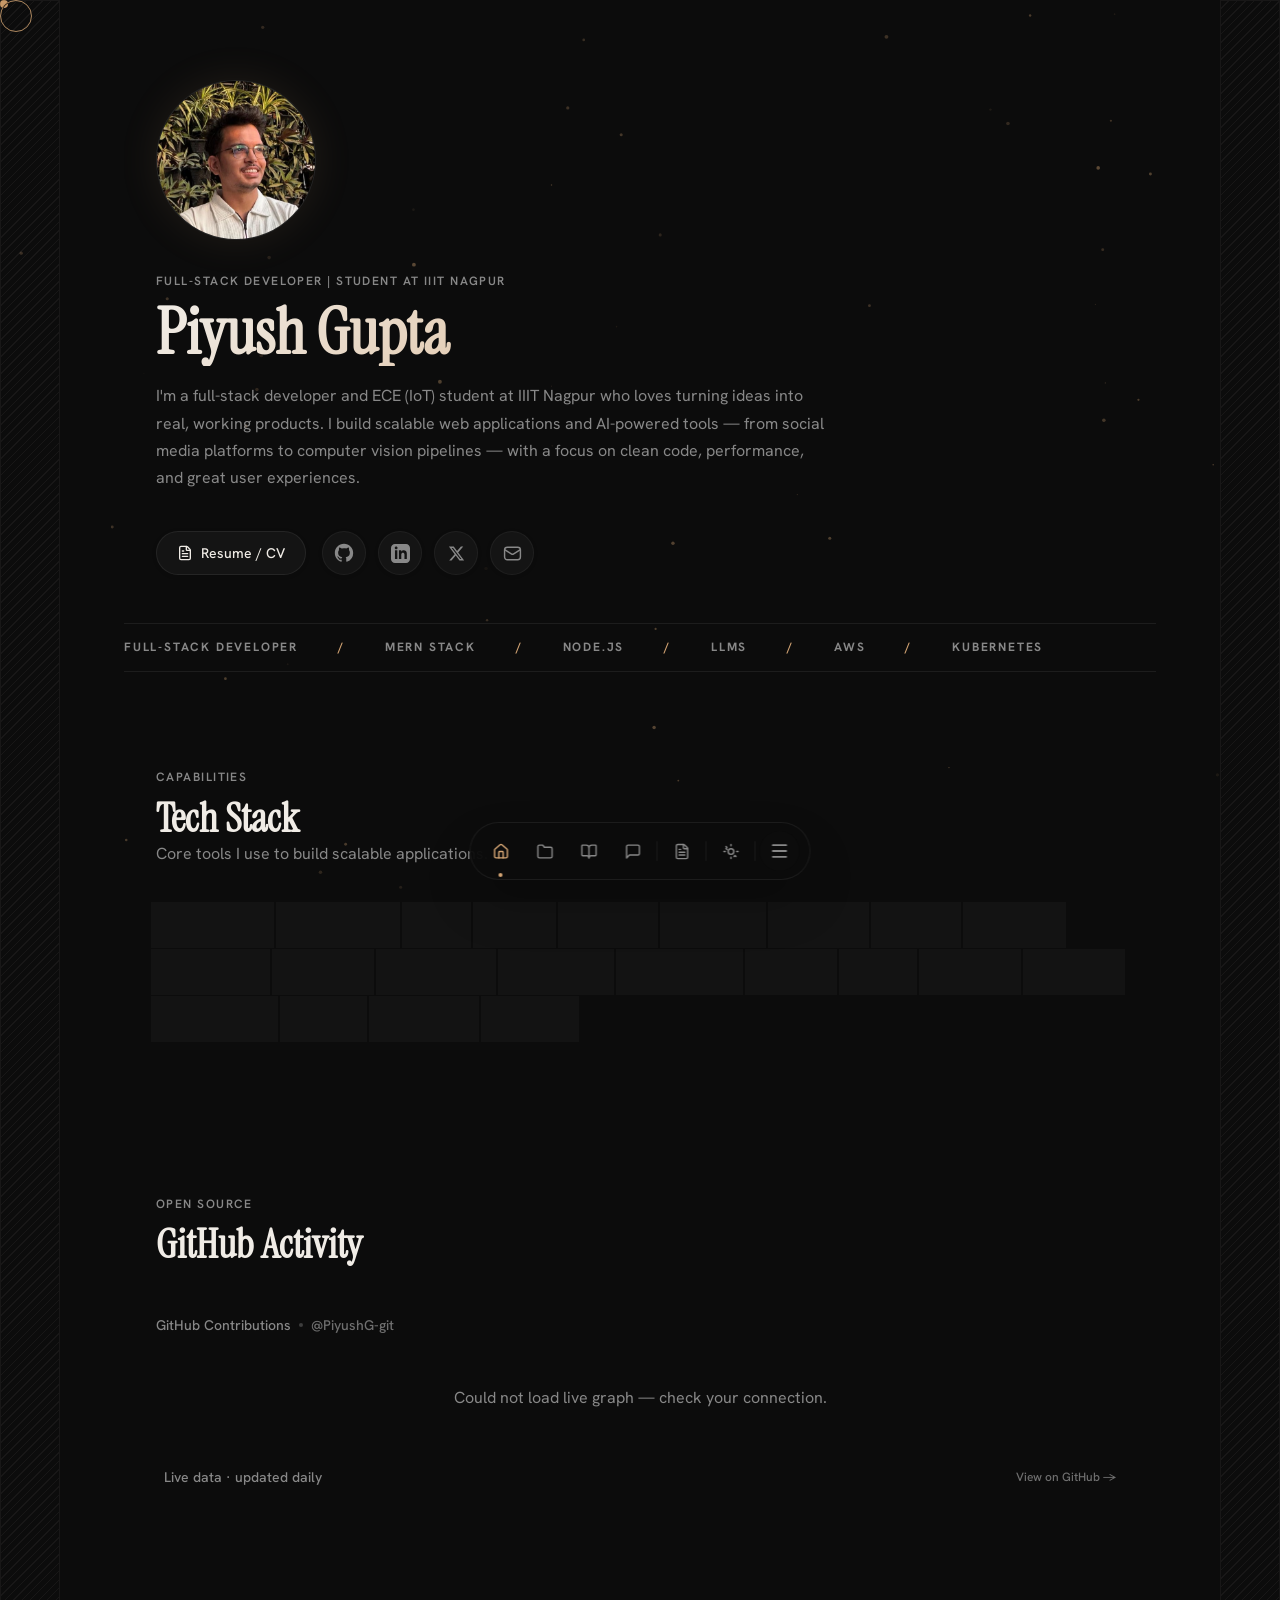
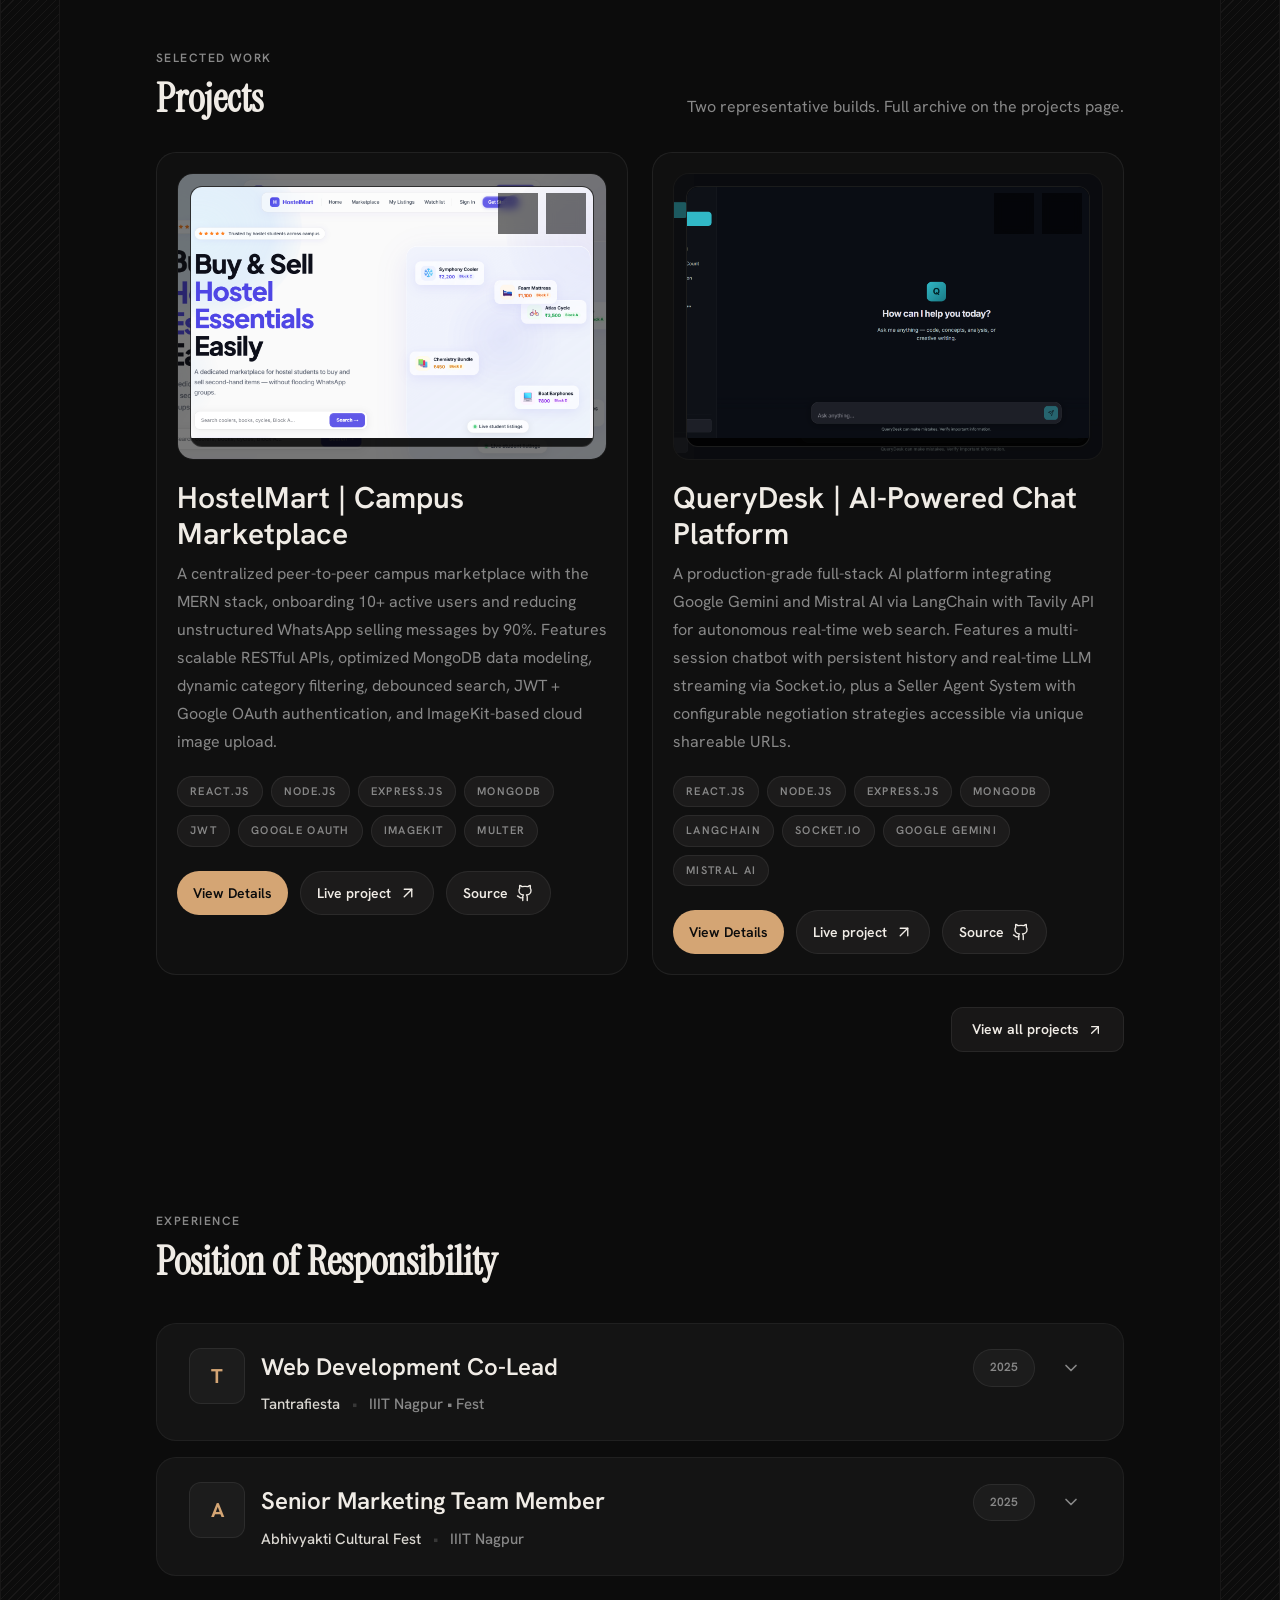
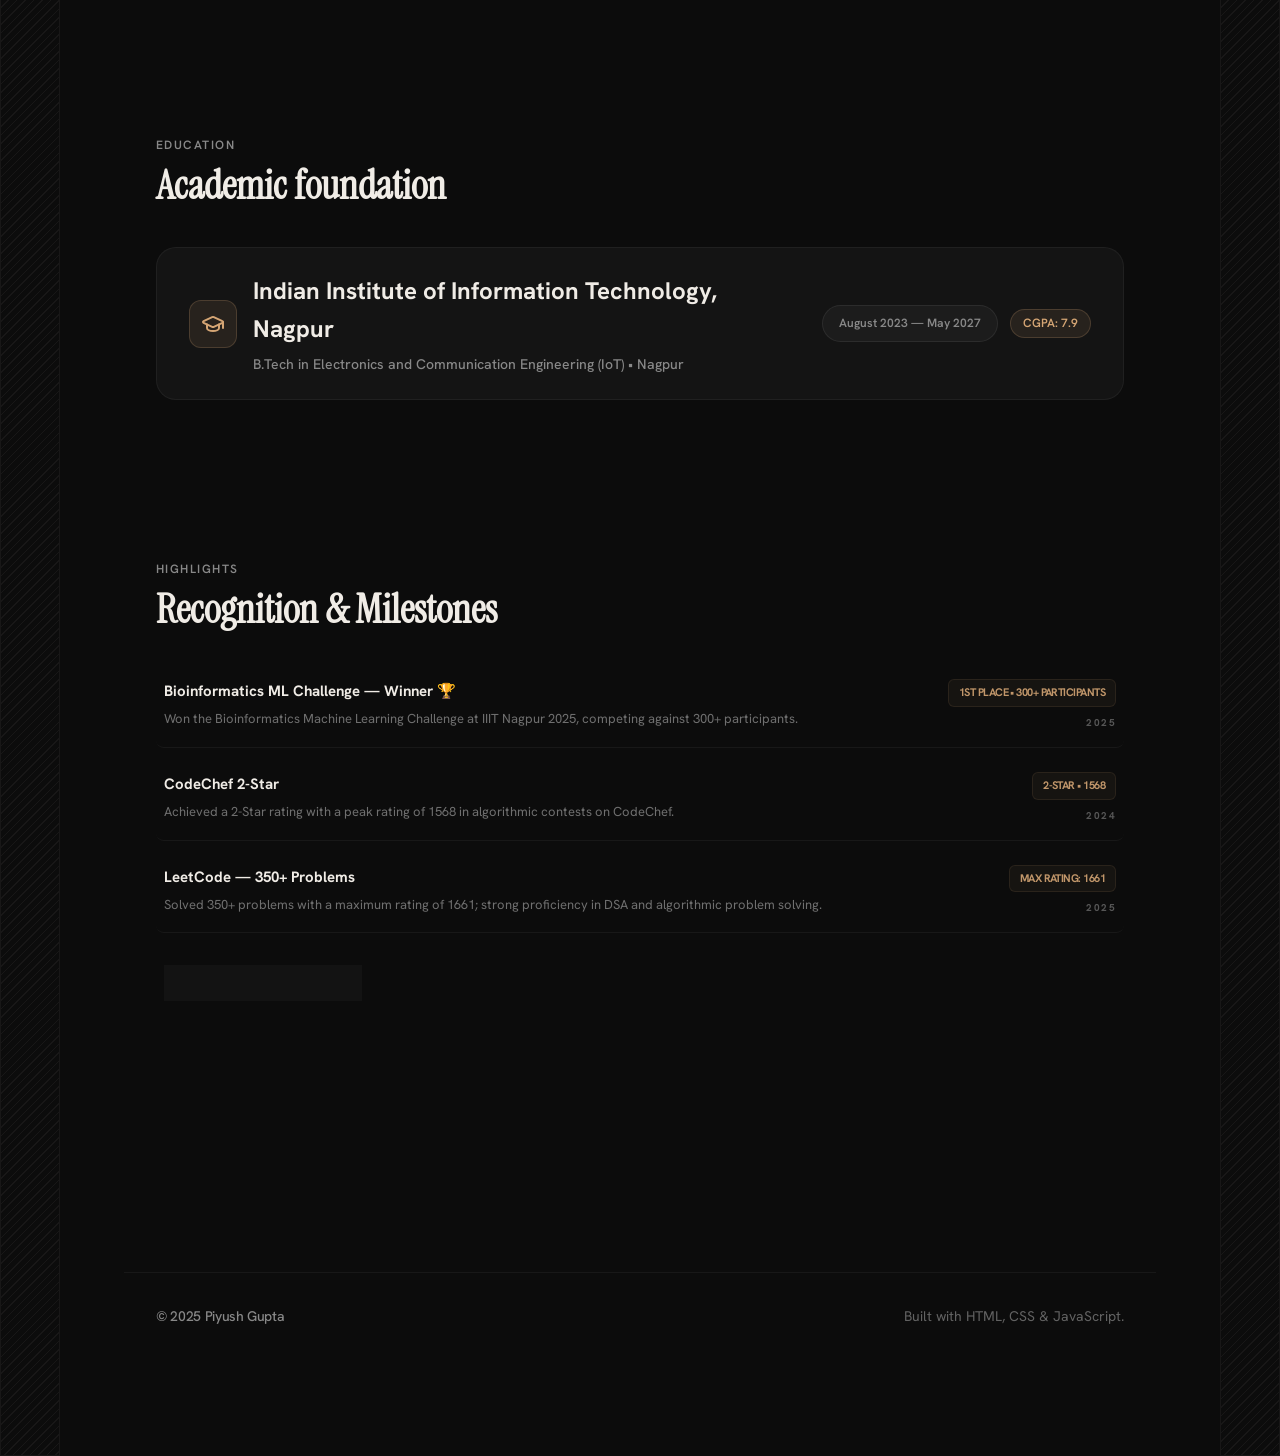
==== commit 975dc22d: "changes" ====
--- a/index.html
+++ b/index.html
@@ -1,17 +1,23 @@
 <!DOCTYPE html>
 <html lang="en" class="dark">
+
 <head>
-  <meta charset="UTF-8" /><meta name="viewport" content="width=device-width, initial-scale=1.0" />
+  <meta charset="UTF-8" />
+  <meta name="viewport" content="width=device-width, initial-scale=1.0" />
   <title>Piyush Gupta | Full-Stack Developer at IIIT Nagpur</title>
-  <meta name="description" content="Piyush Gupta — ECE (IoT) student at IIIT Nagpur building scalable web apps and AI-powered tools with MERN, Flask, TypeScript, and Computer Vision." />
+  <meta name="description"
+    content="Piyush Gupta — ECE (IoT) student at IIIT Nagpur building scalable web apps and AI-powered tools with MERN, Flask, TypeScript, and Computer Vision." />
   <meta property="og:title" content="Piyush Gupta | Full-Stack Developer" />
   <meta property="og:type" content="website" />
   <meta name="twitter:card" content="summary_large_image" />
   <link rel="preconnect" href="https://fonts.googleapis.com" />
   <link rel="preconnect" href="https://fonts.gstatic.com" crossorigin />
-  <link href="https://fonts.googleapis.com/css2?family=Hanken+Grotesk:wght@300;400;500;600;700;800&family=Instrument+Serif:ital@0;1&display=swap" rel="stylesheet" />
+  <link
+    href="https://fonts.googleapis.com/css2?family=Hanken+Grotesk:wght@300;400;500;600;700;800&family=Instrument+Serif:ital@0;1&display=swap"
+    rel="stylesheet" />
   <link rel="stylesheet" href="portfolio.css" />
 </head>
+
 <body data-page="home">
   <!-- Cursor -->
   <div class="cursor-dot"></div>
@@ -25,26 +31,93 @@
     <div class="page-inner">
 
       <!-- DOCK -->
-      <nav class="dock" id="dock" aria-label="Main navigation"><div class="dock-inner">
-        <a href="index.html" class="dock-item" data-nav="home" aria-label="Home"><span class="dock-tooltip">Home</span><svg width="17" height="17" viewBox="0 0 24 24" fill="none" stroke="currentColor" stroke-width="2" stroke-linecap="round" stroke-linejoin="round"><path d="M15 21v-8a1 1 0 0 0-1-1h-4a1 1 0 0 0-1 1v8"/><path d="M3 10a2 2 0 0 1 .709-1.528l7-6a2 2 0 0 1 2.582 0l7 6A2 2 0 0 1 21 10v9a2 2 0 0 1-2 2H5a2 2 0 0 1-2-2z"/></svg></a>
-        <a href="projects.html" class="dock-item" data-nav="projects" aria-label="Projects"><span class="dock-tooltip">Projects</span><svg width="17" height="17" viewBox="0 0 24 24" fill="none" stroke="currentColor" stroke-width="2" stroke-linecap="round" stroke-linejoin="round"><path d="M22 19a2 2 0 0 1-2 2H4a2 2 0 0 1-2-2V5a2 2 0 0 1 2-2h5l2 3h9a2 2 0 0 1 2 2z"/></svg></a>
-        <a href="blog.html" class="dock-item" data-nav="blog" aria-label="Blog"><span class="dock-tooltip">Blog</span><svg width="17" height="17" viewBox="0 0 24 24" fill="none" stroke="currentColor" stroke-width="2" stroke-linecap="round" stroke-linejoin="round"><path d="M12 7v14"/><path d="M3 18a1 1 0 0 1-1-1V4a1 1 0 0 1 1-1h5a4 4 0 0 1 4 4 4 4 0 0 1 4-4h5a1 1 0 0 1 1 1v13a1 1 0 0 1-1 1h-6a3 3 0 0 0-3 3 3 3 0 0 0-3-3z"/></svg></a>
-        <a href="mailto:piyushg251004@gmail.com" class="dock-item" aria-label="Let's Talk"><span class="dock-tooltip">Let's Talk</span><svg width="17" height="17" viewBox="0 0 24 24" fill="none" stroke="currentColor" stroke-width="2" stroke-linecap="round" stroke-linejoin="round"><path d="M21 15a2 2 0 0 1-2 2H7l-4 4V5a2 2 0 0 1 2-2h14a2 2 0 0 1 2 2z"/></svg></a>
-        <div class="dock-divider"></div>
-        <button class="dock-item" id="resume-btn" aria-label="Resume"><span class="dock-tooltip">Resume</span><svg width="17" height="17" viewBox="0 0 24 24" fill="none" stroke="currentColor" stroke-width="2" stroke-linecap="round" stroke-linejoin="round"><path d="M6 22a2 2 0 0 1-2-2V4a2 2 0 0 1 2-2h8a2.4 2.4 0 0 1 1.704.706l3.588 3.588A2.4 2.4 0 0 1 20 8v12a2 2 0 0 1-2 2z"/><path d="M14 2v5a1 1 0 0 0 1 1h5"/><path d="M10 9H8"/><path d="M16 13H8"/><path d="M16 17H8"/></svg></button>
-        <div class="dock-divider"></div>
-        <button class="dock-item" id="theme-toggle" aria-label="Toggle theme"><span class="dock-tooltip" id="theme-tooltip">Light Mode</span><svg id="icon-sun" width="17" height="17" viewBox="0 0 24 24" fill="none" stroke="currentColor" stroke-width="2" stroke-linecap="round" stroke-linejoin="round"><circle cx="12" cy="12" r="4"/><path d="M12 2v2M12 20v2m-7.07-14.07 1.41 1.41M17.66 17.66l1.41 1.41M2 12h2M20 12h2m-4.34 5.66-1.41 1.41M6.34 6.34 4.93 4.93"/></svg><svg id="icon-moon" width="17" height="17" viewBox="0 0 24 24" fill="none" stroke="currentColor" stroke-width="2" stroke-linecap="round" stroke-linejoin="round" style="display:none"><path d="M12 3a6 6 0 0 0 9 9 9 9 0 1 1-9-9Z"/></svg></button>
-        <div class="dock-divider"></div>
-        <div class="social-wrapper" id="social-wrapper">
-          <div class="social-stack" id="social-stack">
-            <a href="https://github.com/PiyushG-git" target="_blank" rel="noopener noreferrer" class="social-item" aria-label="GitHub"><svg width="18" height="18" viewBox="0 0 24 24" fill="none" stroke="currentColor" stroke-width="1.8" stroke-linecap="round" stroke-linejoin="round"><path d="M15 22v-4a4.8 4.8 0 0 0-1-3.5c3 0 6-2 6-5.5.08-1.25-.27-2.48-1-3.5.28-1.15.28-2.35 0-3.5 0 0-1 0-3 1.5-2.64-.5-5.36-.5-8 0C6 2 5 2 5 2c-.3 1.15-.3 2.35 0 3.5A5.403 5.403 0 0 0 4 9c0 3.5 3 5.5 6 5.5-.39.49-.68 1.05-.85 1.65-.17.6-.22 1.23-.15 1.85v4"/><path d="M9 18c-4.51 2-5-2-7-2"/></svg></a>
-            <a href="https://www.linkedin.com/in/piyush-gupta-019a79283/" target="_blank" rel="noopener noreferrer" class="social-item" aria-label="LinkedIn"><svg width="18" height="18" viewBox="0 0 24 24" fill="none" stroke="currentColor" stroke-width="1.8" stroke-linecap="round" stroke-linejoin="round"><path d="M16 8a6 6 0 0 1 6 6v7h-4v-7a2 2 0 0 0-2-2 2 2 0 0 0-2 2v7h-4v-7a6 6 0 0 1 6-6z"/><rect width="4" height="12" x="2" y="9"/><circle cx="4" cy="4" r="2"/></svg></a>
-            <!-- <a href="" target="_blank" rel="noopener noreferrer" class="social-item" aria-label="Twitter"><svg width="18" height="18" viewBox="0 0 24 24" fill="currentColor"><path d="M18.244 2.25h3.308l-7.227 8.26 8.502 11.24H16.17l-5.214-6.817L4.99 21.75H1.68l7.73-8.835L1.254 2.25H8.08l4.713 6.231zm-1.161 17.52h1.833L7.084 4.126H5.117z"/></svg></a> -->
-            <a href="mailto:contact.piyushg251004@gmail.com" class="social-item" aria-label="Email"><svg width="18" height="18" viewBox="0 0 24 24" fill="none" stroke="currentColor" stroke-width="1.8"><rect x="2" y="4" width="20" height="16" rx="3.5"/><path stroke-linecap="round" d="m22 7-8.97 5.7a1.94 1.94 0 0 1-2.06 0L2 7"/></svg></a>
-          </div>
-          <button class="dock-item social-trigger" id="social-trigger" aria-label="Social links" aria-expanded="false"><span class="dock-tooltip">Social</span><svg id="icon-menu" width="20" height="20" viewBox="0 0 24 24" fill="none" stroke="currentColor" stroke-width="2.2" stroke-linecap="round" stroke-linejoin="round"><path d="M4 5h16"/><path d="M4 12h16"/><path d="M4 19h16"/></svg><svg id="icon-close" width="20" height="20" viewBox="0 0 24 24" fill="none" stroke="currentColor" stroke-width="2.2" stroke-linecap="round" stroke-linejoin="round" style="display:none"><path d="M18 6 6 18"/><path d="m6 6 12 12"/></svg></button>
+      <nav class="dock" id="dock" aria-label="Main navigation">
+        <div class="dock-inner">
+          <a href="index.html" class="dock-item" data-nav="home" aria-label="Home"><span
+              class="dock-tooltip">Home</span><svg width="17" height="17" viewBox="0 0 24 24" fill="none"
+              stroke="currentColor" stroke-width="2" stroke-linecap="round" stroke-linejoin="round">
+              <path d="M15 21v-8a1 1 0 0 0-1-1h-4a1 1 0 0 0-1 1v8" />
+              <path
+                d="M3 10a2 2 0 0 1 .709-1.528l7-6a2 2 0 0 1 2.582 0l7 6A2 2 0 0 1 21 10v9a2 2 0 0 1-2 2H5a2 2 0 0 1-2-2z" />
+            </svg></a>
+          <a href="projects.html" class="dock-item" data-nav="projects" aria-label="Projects"><span
+              class="dock-tooltip">Projects</span><svg width="17" height="17" viewBox="0 0 24 24" fill="none"
+              stroke="currentColor" stroke-width="2" stroke-linecap="round" stroke-linejoin="round">
+              <path d="M22 19a2 2 0 0 1-2 2H4a2 2 0 0 1-2-2V5a2 2 0 0 1 2-2h5l2 3h9a2 2 0 0 1 2 2z" />
+            </svg></a>
+          <a href="blog.html" class="dock-item" data-nav="blog" aria-label="Blog"><span
+              class="dock-tooltip">Blog</span><svg width="17" height="17" viewBox="0 0 24 24" fill="none"
+              stroke="currentColor" stroke-width="2" stroke-linecap="round" stroke-linejoin="round">
+              <path d="M12 7v14" />
+              <path
+                d="M3 18a1 1 0 0 1-1-1V4a1 1 0 0 1 1-1h5a4 4 0 0 1 4 4 4 4 0 0 1 4-4h5a1 1 0 0 1 1 1v13a1 1 0 0 1-1 1h-6a3 3 0 0 0-3 3 3 3 0 0 0-3-3z" />
+            </svg></a>
+          <a href="mailto:piyushg251004@gmail.com" class="dock-item" aria-label="Let's Talk"><span
+              class="dock-tooltip">Let's Talk</span><svg width="17" height="17" viewBox="0 0 24 24" fill="none"
+              stroke="currentColor" stroke-width="2" stroke-linecap="round" stroke-linejoin="round">
+              <path d="M21 15a2 2 0 0 1-2 2H7l-4 4V5a2 2 0 0 1 2-2h14a2 2 0 0 1 2 2z" />
+            </svg></a>
+          <div class="dock-divider"></div>
+          <button class="dock-item" id="resume-btn" aria-label="Resume"><span class="dock-tooltip">Resume</span><svg
+              width="17" height="17" viewBox="0 0 24 24" fill="none" stroke="currentColor" stroke-width="2"
+              stroke-linecap="round" stroke-linejoin="round">
+              <path
+                d="M6 22a2 2 0 0 1-2-2V4a2 2 0 0 1 2-2h8a2.4 2.4 0 0 1 1.704.706l3.588 3.588A2.4 2.4 0 0 1 20 8v12a2 2 0 0 1-2 2z" />
+              <path d="M14 2v5a1 1 0 0 0 1 1h5" />
+              <path d="M10 9H8" />
+              <path d="M16 13H8" />
+              <path d="M16 17H8" />
+            </svg></button>
+          <div class="dock-divider"></div>
+          <button class="dock-item" id="theme-toggle" aria-label="Toggle theme"><span class="dock-tooltip"
+              id="theme-tooltip">Light Mode</span><svg id="icon-sun" width="17" height="17" viewBox="0 0 24 24"
+              fill="none" stroke="currentColor" stroke-width="2" stroke-linecap="round" stroke-linejoin="round">
+              <circle cx="12" cy="12" r="4" />
+              <path
+                d="M12 2v2M12 20v2m-7.07-14.07 1.41 1.41M17.66 17.66l1.41 1.41M2 12h2M20 12h2m-4.34 5.66-1.41 1.41M6.34 6.34 4.93 4.93" />
+            </svg><svg id="icon-moon" width="17" height="17" viewBox="0 0 24 24" fill="none" stroke="currentColor"
+              stroke-width="2" stroke-linecap="round" stroke-linejoin="round" style="display:none">
+              <path d="M12 3a6 6 0 0 0 9 9 9 9 0 1 1-9-9Z" />
+            </svg></button>
+          <div class="dock-divider"></div>
+          <div class="social-wrapper" id="social-wrapper">
+            <div class="social-stack" id="social-stack">
+              <a href="https://github.com/PiyushG-git" target="_blank" rel="noopener noreferrer" class="social-item"
+                aria-label="GitHub"><svg width="18" height="18" viewBox="0 0 24 24" fill="none" stroke="currentColor"
+                  stroke-width="1.8" stroke-linecap="round" stroke-linejoin="round">
+                  <path
+                    d="M15 22v-4a4.8 4.8 0 0 0-1-3.5c3 0 6-2 6-5.5.08-1.25-.27-2.48-1-3.5.28-1.15.28-2.35 0-3.5 0 0-1 0-3 1.5-2.64-.5-5.36-.5-8 0C6 2 5 2 5 2c-.3 1.15-.3 2.35 0 3.5A5.403 5.403 0 0 0 4 9c0 3.5 3 5.5 6 5.5-.39.49-.68 1.05-.85 1.65-.17.6-.22 1.23-.15 1.85v4" />
+                  <path d="M9 18c-4.51 2-5-2-7-2" />
+                </svg></a>
+              <a href="https://www.linkedin.com/in/piyush-gupta-019a79283/" target="_blank" rel="noopener noreferrer"
+                class="social-item" aria-label="LinkedIn"><svg width="18" height="18" viewBox="0 0 24 24" fill="none"
+                  stroke="currentColor" stroke-width="1.8" stroke-linecap="round" stroke-linejoin="round">
+                  <path d="M16 8a6 6 0 0 1 6 6v7h-4v-7a2 2 0 0 0-2-2 2 2 0 0 0-2 2v7h-4v-7a6 6 0 0 1 6-6z" />
+                  <rect width="4" height="12" x="2" y="9" />
+                  <circle cx="4" cy="4" r="2" />
+                </svg></a>
+              <!-- <a href="" target="_blank" rel="noopener noreferrer" class="social-item" aria-label="Twitter"><svg width="18" height="18" viewBox="0 0 24 24" fill="currentColor"><path d="M18.244 2.25h3.308l-7.227 8.26 8.502 11.24H16.17l-5.214-6.817L4.99 21.75H1.68l7.73-8.835L1.254 2.25H8.08l4.713 6.231zm-1.161 17.52h1.833L7.084 4.126H5.117z"/></svg></a> -->
+              <a href="mailto:contact.piyushg251004@gmail.com" class="social-item" aria-label="Email"><svg width="18"
+                  height="18" viewBox="0 0 24 24" fill="none" stroke="currentColor" stroke-width="1.8">
+                  <rect x="2" y="4" width="20" height="16" rx="3.5" />
+                  <path stroke-linecap="round" d="m22 7-8.97 5.7a1.94 1.94 0 0 1-2.06 0L2 7" />
+                </svg></a>
+            </div>
+            <button class="dock-item social-trigger" id="social-trigger" aria-label="Social links"
+              aria-expanded="false"><span class="dock-tooltip">Social</span><svg id="icon-menu" width="20" height="20"
+                viewBox="0 0 24 24" fill="none" stroke="currentColor" stroke-width="2.2" stroke-linecap="round"
+                stroke-linejoin="round">
+                <path d="M4 5h16" />
+                <path d="M4 12h16" />
+                <path d="M4 19h16" />
+              </svg><svg id="icon-close" width="20" height="20" viewBox="0 0 24 24" fill="none" stroke="currentColor"
+                stroke-width="2.2" stroke-linecap="round" stroke-linejoin="round" style="display:none">
+                <path d="M18 6 6 18" />
+                <path d="m6 6 12 12" />
+              </svg></button>
+          </div>
         </div>
-      </div></nav>
+      </nav>
 
       <!-- MAIN -->
       <main class="pb-28">
@@ -56,24 +129,56 @@
           <div class="container">
             <div class="hero-layout">
               <div class="avatar-ring">
-                <img src="images/avatar.png" alt="Piyush Gupta" class="avatar-img" onerror="this.style.display='none';this.nextElementSibling.style.display='flex'" />
+                <img src="images/Piyush.jpeg" alt="Piyush Gupta" class="avatar-img"
+                  onerror="this.style.display='none';this.nextElementSibling.style.display='flex'" />
                 <div class="avatar-fallback" style="display:none">PG</div>
               </div>
               <div class="hero-text">
-                <p class="detail-label">ECE (IoT) Student &amp; Full-Stack Developer | IIIT Nagpur</p>
+                <p class="detail-label">Full-Stack Developer | Student at IIIT Nagpur</p>
                 <h1 class="hero-name">Piyush Gupta</h1>
-                <p class="section-lead">I'm a full-stack developer and ECE (IoT) student at IIIT Nagpur who loves turning ideas into real, working products. I build scalable web applications and AI-powered tools — from social media platforms to computer vision pipelines — with a focus on clean code, performance, and great user experiences.</p>
+                <p class="section-lead">I'm a full-stack developer and ECE (IoT) student at IIIT Nagpur who loves
+                  turning ideas into real, working products. I build scalable web applications and AI-powered tools —
+                  from social media platforms to computer vision pipelines — with a focus on clean code, performance,
+                  and great user experiences.</p>
               </div>
               <div class="hero-actions">
                 <button class="btn-outline" id="resume-hero-btn">
-                  <svg width="16" height="16" viewBox="0 0 24 24" fill="none" stroke="currentColor" stroke-width="2" stroke-linecap="round" stroke-linejoin="round"><path d="M6 22a2 2 0 0 1-2-2V4a2 2 0 0 1 2-2h8a2.4 2.4 0 0 1 1.704.706l3.588 3.588A2.4 2.4 0 0 1 20 8v12a2 2 0 0 1-2 2z"/><path d="M14 2v5a1 1 0 0 0 1 1h5"/><path d="M10 9H8"/><path d="M16 13H8"/><path d="M16 17H8"/></svg>
+                  <svg width="16" height="16" viewBox="0 0 24 24" fill="none" stroke="currentColor" stroke-width="2"
+                    stroke-linecap="round" stroke-linejoin="round">
+                    <path
+                      d="M6 22a2 2 0 0 1-2-2V4a2 2 0 0 1 2-2h8a2.4 2.4 0 0 1 1.704.706l3.588 3.588A2.4 2.4 0 0 1 20 8v12a2 2 0 0 1-2 2z" />
+                    <path d="M14 2v5a1 1 0 0 0 1 1h5" />
+                    <path d="M10 9H8" />
+                    <path d="M16 13H8" />
+                    <path d="M16 17H8" />
+                  </svg>
                   Resume / CV
                 </button>
                 <div class="social-links-row">
-                  <a href="https://github.com/piyushg251004" target="_blank" rel="noopener noreferrer" aria-label="GitHub" class="social-link-btn"><svg width="22" height="22" viewBox="0 0 24 24" fill="currentColor"><path fill-rule="evenodd" clip-rule="evenodd" d="M12 2C6.477 2 2 6.484 2 12.017c0 4.425 2.865 8.18 6.839 9.504.5.092.682-.217.682-.483 0-.237-.008-.868-.013-1.703-2.782.605-3.369-1.343-3.369-1.343-.454-1.158-1.11-1.466-1.11-1.466-.908-.62.069-.608.069-.608 1.003.07 1.531 1.032 1.531 1.032.892 1.53 2.341 1.088 2.91.832.092-.647.35-1.088.636-1.338-2.22-.253-4.555-1.113-4.555-4.951 0-1.093.39-1.988 1.029-2.688-.103-.253-.446-1.272.098-2.65 0 0 .84-.27 2.75 1.026A9.564 9.564 0 0112 6.844c.85.004 1.705.115 2.504.337 1.909-1.296 2.747-1.027 2.747-1.027.546 1.379.202 2.398.1 2.651.64.7 1.028 1.595 1.028 2.688 0 3.848-2.339 4.695-4.566 4.943.359.309.678.92.678 1.855 0 1.338-.012 2.419-.012 2.747 0 .268.18.58.688.482A10.019 10.019 0 0022 12.017C22 6.484 17.522 2 12 2z"/></svg><span class="social-link-tooltip">GitHub</span></a>
-                  <a href="https://linkedin.com/in/piyush-gupta" target="_blank" rel="noopener noreferrer" aria-label="LinkedIn" class="social-link-btn"><svg width="19" height="19" viewBox="0 0 24 24" fill="currentColor"><path d="M19 0h-14c-2.761 0-5 2.239-5 5v14c0 2.761 2.239 5 5 5h14c2.762 0 5-2.239 5-5v-14c0-2.761-2.238-5-5-5zm-11 19h-3v-11h3v11zm-1.5-12.268c-.966 0-1.75-.79-1.75-1.764s.784-1.764 1.75-1.764 1.75.79 1.75 1.764-.783 1.764-1.75 1.764zm13.5 12.268h-3v-5.604c0-3.368-4-3.113-4 0v5.604h-3v-11h3v1.765c1.396-2.586 7-2.777 7 2.476v6.759z"/></svg><span class="social-link-tooltip">LinkedIn</span></a>
-                  <a href="https://leetcode.com/piyushg251004" target="_blank" rel="noopener noreferrer" aria-label="LeetCode" class="social-link-btn"><svg width="17" height="17" viewBox="0 0 24 24" fill="currentColor"><path d="M18.244 2.25h3.308l-7.227 8.26 8.502 11.24H16.17l-5.214-6.817L4.99 21.75H1.68l7.73-8.835L1.254 2.25H8.08l4.713 6.231zm-1.161 17.52h1.833L7.084 4.126H5.117z"/></svg><span class="social-link-tooltip">Twitter / X</span></a>
-                  <a href="mailto:piyushg251004@gmail.com" rel="noopener noreferrer" aria-label="Email" class="social-link-btn"><svg width="19" height="19" viewBox="0 0 24 24" fill="none" stroke="currentColor" stroke-width="1.8"><rect x="2" y="4" width="20" height="16" rx="3.5"/><path stroke-linecap="round" d="m22 7-8.97 5.7a1.94 1.94 0 0 1-2.06 0L2 7"/></svg><span class="social-link-tooltip">Email</span></a>
+                  <a href="https://github.com/PiyushG-git" target="_blank" rel="noopener noreferrer"
+                    aria-label="GitHub" class="social-link-btn"><svg width="22" height="22" viewBox="0 0 24 24"
+                      fill="currentColor">
+                      <path fill-rule="evenodd" clip-rule="evenodd"
+                        d="M12 2C6.477 2 2 6.484 2 12.017c0 4.425 2.865 8.18 6.839 9.504.5.092.682-.217.682-.483 0-.237-.008-.868-.013-1.703-2.782.605-3.369-1.343-3.369-1.343-.454-1.158-1.11-1.466-1.11-1.466-.908-.62.069-.608.069-.608 1.003.07 1.531 1.032 1.531 1.032.892 1.53 2.341 1.088 2.91.832.092-.647.35-1.088.636-1.338-2.22-.253-4.555-1.113-4.555-4.951 0-1.093.39-1.988 1.029-2.688-.103-.253-.446-1.272.098-2.65 0 0 .84-.27 2.75 1.026A9.564 9.564 0 0112 6.844c.85.004 1.705.115 2.504.337 1.909-1.296 2.747-1.027 2.747-1.027.546 1.379.202 2.398.1 2.651.64.7 1.028 1.595 1.028 2.688 0 3.848-2.339 4.695-4.566 4.943.359.309.678.92.678 1.855 0 1.338-.012 2.419-.012 2.747 0 .268.18.58.688.482A10.019 10.019 0 0022 12.017C22 6.484 17.522 2 12 2z" />
+                    </svg><span class="social-link-tooltip">GitHub</span></a>
+                  <a href="https://www.linkedin.com/in/piyush-gupta-019a79283/" target="_blank" rel="noopener noreferrer"
+                    aria-label="LinkedIn" class="social-link-btn"><svg width="19" height="19" viewBox="0 0 24 24"
+                      fill="currentColor">
+                      <path
+                        d="M19 0h-14c-2.761 0-5 2.239-5 5v14c0 2.761 2.239 5 5 5h14c2.762 0 5-2.239 5-5v-14c0-2.761-2.238-5-5-5zm-11 19h-3v-11h3v11zm-1.5-12.268c-.966 0-1.75-.79-1.75-1.764s.784-1.764 1.75-1.764 1.75.79 1.75 1.764-.783 1.764-1.75 1.764zm13.5 12.268h-3v-5.604c0-3.368-4-3.113-4 0v5.604h-3v-11h3v1.765c1.396-2.586 7-2.777 7 2.476v6.759z" />
+                    </svg><span class="social-link-tooltip">LinkedIn</span></a>
+                  <a href="https://x.com/peeeyuuush" target="_blank" rel="noopener noreferrer"
+                    aria-label="LeetCode" class="social-link-btn"><svg width="17" height="17" viewBox="0 0 24 24"
+                      fill="currentColor">
+                      <path
+                        d="M18.244 2.25h3.308l-7.227 8.26 8.502 11.24H16.17l-5.214-6.817L4.99 21.75H1.68l7.73-8.835L1.254 2.25H8.08l4.713 6.231zm-1.161 17.52h1.833L7.084 4.126H5.117z" />
+                    </svg><span class="social-link-tooltip">Twitter / X</span></a>
+                  <a href="mailto:piyushg251004@gmail.com" rel="noopener noreferrer" aria-label="Email"
+                    class="social-link-btn"><svg width="19" height="19" viewBox="0 0 24 24" fill="none"
+                      stroke="currentColor" stroke-width="1.8">
+                      <rect x="2" y="4" width="20" height="16" rx="3.5" />
+                      <path stroke-linecap="round" d="m22 7-8.97 5.7a1.94 1.94 0 0 1-2.06 0L2 7" />
+                    </svg><span class="social-link-tooltip">Email</span></a>
                 </div>
               </div>
             </div>
@@ -83,7 +188,13 @@
         <!-- MARQUEE -->
         <div class="marquee" aria-hidden="true">
           <div class="marquee-track">
-            <div class="marquee-inner">Full-Stack Developer <span class="sep">/</span> MERN Stack <span class="sep">/</span> React.js <span class="sep">/</span> Node.js <span class="sep">/</span> Flask <span class="sep">/</span> Computer Vision <span class="sep">/</span> TypeScript <span class="sep">/</span> IIIT Nagpur <span class="sep">/</span> Open Source <span class="sep">/</span> UI/UX</div>
+            <!-- <div class="marquee-inner">Full-Stack Developer <span class="sep">/</span> MERN Stack <span
+                class="sep">/</span> Node.js <span class="sep">/</span> LLMs <span class="sep">/</span> AWS <span
+                class="sep">/</span> Kubernetes <span class="sep">/</span> JavaScript <span class="sep">/</span>
+              IIIT Nagpur <span class="sep">/</span> Open Source <span class="sep">/</span> UI/UX</div> -->
+              <div class="marquee-inner">Full-Stack Developer <span class="sep">/</span> MERN Stack <span
+                class="sep">/</span> Node.js <span class="sep">/</span> LLMs <span class="sep">/</span> AWS <span
+                class="sep">/</span> Kubernetes </div>
           </div>
         </div>
 
@@ -104,12 +215,21 @@
             <h2 class="section-heading mb-12">GitHub Activity</h2>
             <div class="graph-header">
               <span>GitHub Contributions</span><span class="dot"></span>
-              <a href="https://github.com/piyushg251004" target="_blank" rel="noopener noreferrer" class="graph-username">@piyushg251004</a>
-            </div>
-            <div class="graph-scroll"><svg id="contribution-graph" viewBox="0 0 914 164" class="graph-svg"></svg></div>
+              <a href="https://github.com/PiyushG-git" target="_blank" rel="noopener noreferrer"
+                class="graph-username">@PiyushG-git</a>
+            </div>
+            <div class="graph-scroll live-graph">
+              <img
+                src="https://ghchart.rshah.org/d4a574/PiyushG-git"
+                alt="PiyushG-git GitHub contribution chart"
+                class="graph-live-img"
+                loading="lazy"
+                onerror="this.closest('.live-graph').innerHTML='<p style=\'color:var(--muted);text-align:center;padding:2rem\'>Could not load live graph — check your connection.</p>'"
+              />
+            </div>
             <div class="graph-footer">
-              <span class="graph-total" id="graph-total">— contributions in the last year</span>
-              <div class="graph-legend"><span>Less</span><div class="legend-dots" id="legend-dots"></div><span>More</span></div>
+              <span class="graph-total">Live data · updated daily</span>
+              <a href="https://github.com/PiyushG-git" target="_blank" rel="noopener noreferrer" class="graph-username" style="font-size:.75rem">View on GitHub →</a>
             </div>
           </div>
         </section>
@@ -118,12 +238,20 @@
         <section id="projects-preview" class="section">
           <div class="container">
             <div class="projects-header">
-              <div><p class="detail-label">Selected Work</p><h2 class="section-heading">Projects</h2></div>
+              <div>
+                <p class="detail-label">Selected Work</p>
+                <h2 class="section-heading">Projects</h2>
+              </div>
               <p class="section-lead text-right">Two representative builds. Full archive on the projects page.</p>
             </div>
             <div class="projects-grid" id="projects-grid"></div>
             <div class="view-all-wrap">
-              <a href="projects.html" class="btn-ghost" data-internal>View all projects <svg width="16" height="16" viewBox="0 0 24 24" fill="none" stroke="currentColor" stroke-width="2" stroke-linecap="round" stroke-linejoin="round"><path d="M7 7h10v10"/><path d="M7 17 17 7"/></svg></a>
+              <a href="projects.html" class="btn-ghost" data-internal>View all projects <svg width="16" height="16"
+                  viewBox="0 0 24 24" fill="none" stroke="currentColor" stroke-width="2" stroke-linecap="round"
+                  stroke-linejoin="round">
+                  <path d="M7 7h10v10" />
+                  <path d="M7 17 17 7" />
+                </svg></a>
             </div>
           </div>
         </section>
@@ -132,7 +260,7 @@
         <section id="experience" class="section">
           <div class="container">
             <p class="detail-label">Experience</p>
-            <h2 class="section-heading mb-10">Work experience</h2>
+            <h2 class="section-heading mb-10">Position of Responsibility</h2>
 
             <div class="exp-card card" style="margin-bottom:1rem">
               <div class="card-glow"></div>
@@ -141,17 +269,23 @@
                   <div class="company-logo" style="font-size:1.25rem;font-weight:700;color:var(--accent)">T</div>
                   <div>
                     <h3 class="exp-title">Web Development Co-Lead</h3>
-                    <p class="exp-meta"><a href="#" class="company-link">Tantrafiesta</a><span class="meta-dot">•</span><span>IIIT Nagpur • Fest</span></p>
+                    <p class="exp-meta"><a href="https://tantrafiesta.in/" target="_blank" rel="noopener noreferrer" class="company-link">Tantrafiesta</a><span
+                        class="meta-dot">•</span><span>IIIT Nagpur • Fest</span></p>
                   </div>
                 </div>
                 <div class="exp-right">
-                  <span class="date-badge">2024</span>
-                  <button class="expand-btn" id="exp-toggle" aria-expanded="false"><svg class="chevron" width="20" height="20" viewBox="0 0 24 24" fill="none" stroke="currentColor" stroke-width="2" stroke-linecap="round" stroke-linejoin="round"><path d="m6 9 6 6 6-6"/></svg></button>
-                </div>
-              </div>
-              <div class="exp-details" id="exp-details" style="display:none">
+                  <span class="date-badge">2025</span>
+                  <button class="expand-btn" data-exp-toggle aria-expanded="false"><svg class="chevron" width="20"
+                      height="20" viewBox="0 0 24 24" fill="none" stroke="currentColor" stroke-width="2"
+                      stroke-linecap="round" stroke-linejoin="round">
+                      <path d="m6 9 6 6 6-6" />
+                    </svg></button>
+                </div>
+              </div>
+              <div class="exp-details" data-exp-details style="display:none">
                 <ul class="exp-bullets">
-                  <li>Led the development of the official fest website using Tailwind CSS, GSAP, Locomotive Scroll, and Three.js.</li>
+                  <li>Led the development of the official fest website using Tailwind CSS, GSAP, Locomotive Scroll, and
+                    Three.js.</li>
                   <li>Managed a developer team and delivered a high-impact website with 4,000+ global impressions.</li>
                 </ul>
               </div>
@@ -164,15 +298,22 @@
                   <div class="company-logo" style="font-size:1.25rem;font-weight:700;color:var(--accent)">A</div>
                   <div>
                     <h3 class="exp-title">Senior Marketing Team Member</h3>
-                    <p class="exp-meta"><a href="#" class="company-link">Abhivyakti Cultural Fest</a><span class="meta-dot">•</span><span>IIIT Nagpur</span></p>
+                    <p class="exp-meta"><a href="#" class="company-link">Abhivyakti Cultural Fest</a><span
+                        class="meta-dot">•</span><span>IIIT Nagpur</span></p>
                   </div>
                 </div>
-                <div class="exp-right"><span class="date-badge">2024</span></div>
-              </div>
-              <div style="padding:0 2rem 1.5rem">
+                <div class="exp-right">
+                  <span class="date-badge">2025</span>
+                  <button class="expand-btn" data-exp-toggle aria-expanded="false"><svg class="chevron" width="20"
+                      height="20" viewBox="0 0 24 24" fill="none" stroke="currentColor" stroke-width="2"
+                      stroke-linecap="round" stroke-linejoin="round">
+                      <path d="m6 9 6 6 6-6" />
+                    </svg></button>
+                </div>
+              </div>
+              <div class="exp-details" data-exp-details style="display:none">
                 <ul class="exp-bullets">
-                  <li>Executed marketing strategies to improve outreach and participation.</li>
-                  <li>Generated 10 Lakh+ impressions through digital campaigns on Unstop.</li>
+                  <li>Executed digital marketing strategies on Unstop, generating 10 Lakh+ impressions.</li>
                 </ul>
               </div>
             </div>
@@ -188,10 +329,20 @@
               <div class="card-glow"></div>
               <div class="edu-inner">
                 <div class="edu-left">
-                  <div class="edu-icon"><svg width="24" height="24" viewBox="0 0 24 24" fill="none" stroke="currentColor" stroke-width="2" stroke-linecap="round" stroke-linejoin="round"><path d="M21.42 10.922a1 1 0 0 0-.019-1.838L12.83 5.18a2 2 0 0 0-1.66 0L2.6 9.08a1 1 0 0 0 0 1.832l8.57 3.908a2 2 0 0 0 1.66 0z"/><path d="M22 10v6"/><path d="M6 12.5V16a6 3 0 0 0 12 0v-3.5"/></svg></div>
-                  <div><h3 class="edu-school">Indian Institute of Information Technology, Nagpur</h3><p class="edu-degree">B.Tech in Electronics and Communication Engineering (IoT) • Nagpur</p></div>
-                </div>
-                <div class="edu-right"><span class="date-badge">August 2023 — May 2027</span><span class="cgpa-badge">CGPA: 7.67</span></div>
+                  <div class="edu-icon"><svg width="24" height="24" viewBox="0 0 24 24" fill="none"
+                      stroke="currentColor" stroke-width="2" stroke-linecap="round" stroke-linejoin="round">
+                      <path
+                        d="M21.42 10.922a1 1 0 0 0-.019-1.838L12.83 5.18a2 2 0 0 0-1.66 0L2.6 9.08a1 1 0 0 0 0 1.832l8.57 3.908a2 2 0 0 0 1.66 0z" />
+                      <path d="M22 10v6" />
+                      <path d="M6 12.5V16a6 3 0 0 0 12 0v-3.5" />
+                    </svg></div>
+                  <div>
+                    <h3 class="edu-school">Indian Institute of Information Technology, Nagpur</h3>
+                    <p class="edu-degree">B.Tech in Electronics and Communication Engineering (IoT) • Nagpur</p>
+                  </div>
+                </div>
+                <div class="edu-right"><span class="date-badge">August 2023 — May 2027</span><span
+                    class="cgpa-badge">CGPA: 7.9</span></div>
               </div>
             </div>
           </div>
@@ -204,25 +355,25 @@
             <h2 class="section-heading mb-8">Recognition &amp; Milestones</h2>
             <div class="achievements-list" id="achievements-list"></div>
             <div class="show-more-wrap">
-              <button class="btn-show-more" id="show-more-btn"><span id="show-more-text">Show 5 more milestones</span><svg class="chevron" id="show-more-chevron" width="16" height="16" viewBox="0 0 24 24" fill="none" stroke="currentColor" stroke-width="2" stroke-linecap="round" stroke-linejoin="round"><path d="m6 9 6 6 6-6"/></svg></button>
-            </div>
-          </div>
-        </section>
-
-        <!-- CURRENTLY LEARNING -->
-        <section id="currently-learning" class="section">
-          <div class="container">
-            <div class="learning-header">
-              <div><p class="detail-label">Continuous Growth</p><h2 class="section-heading">What I'm focused on</h2></div>
-              <button class="expand-btn" id="learning-toggle" aria-expanded="false"><span class="expand-label">View details</span><svg class="chevron" width="20" height="20" viewBox="0 0 24 24" fill="none" stroke="currentColor" stroke-width="2" stroke-linecap="round" stroke-linejoin="round"><path d="m6 9 6 6 6-6"/></svg></button>
-            </div>
-            <div class="learning-grid" id="learning-grid" style="display:none"></div>
-          </div>
-        </section>
+              <button class="btn-show-more" id="show-more-btn"><span id="show-more-text">Show 5 more
+                  milestones</span><svg class="chevron" id="show-more-chevron" width="16" height="16"
+                  viewBox="0 0 24 24" fill="none" stroke="currentColor" stroke-width="2" stroke-linecap="round"
+                  stroke-linejoin="round">
+                  <path d="m6 9 6 6 6-6" />
+                </svg></button>
+            </div>
+          </div>
+        </section>
+
 
       </main>
 
-      <footer class="footer"><div class="container footer-inner"><p class="footer-copy">&copy; 2025 Piyush Gupta</p><p class="footer-built">Built with HTML, CSS &amp; JavaScript.</p></div></footer>
+      <footer class="footer">
+        <div class="container footer-inner">
+          <p class="footer-copy">&copy; 2025 Piyush Gupta</p>
+          <p class="footer-built">Built with HTML, CSS &amp; JavaScript.</p>
+        </div>
+      </footer>
     </div>
   </div>
   <script src="portfolio.js"></script>
@@ -231,4 +382,5 @@
   <script src="https://unpkg.com/three@0.160.0/build/three.min.js"></script>
   <script src="animations.js"></script>
 </body>
-</html>
+
+</html>
--- a/portfolio.css
+++ b/portfolio.css
@@ -432,6 +432,20 @@
   width: 100%;
   height: auto;
   display: block
+}
+
+.graph-live-img {
+  width: 100%;
+  height: auto;
+  display: block;
+  border-radius: .75rem;
+  min-width: 600px;
+  /* ghchart returns a light-background SVG; invert in dark mode */
+  filter: invert(1) hue-rotate(175deg) saturate(0.85) brightness(0.88);
+}
+
+html.light .graph-live-img {
+  filter: none;
 }
 
 .graph-footer {
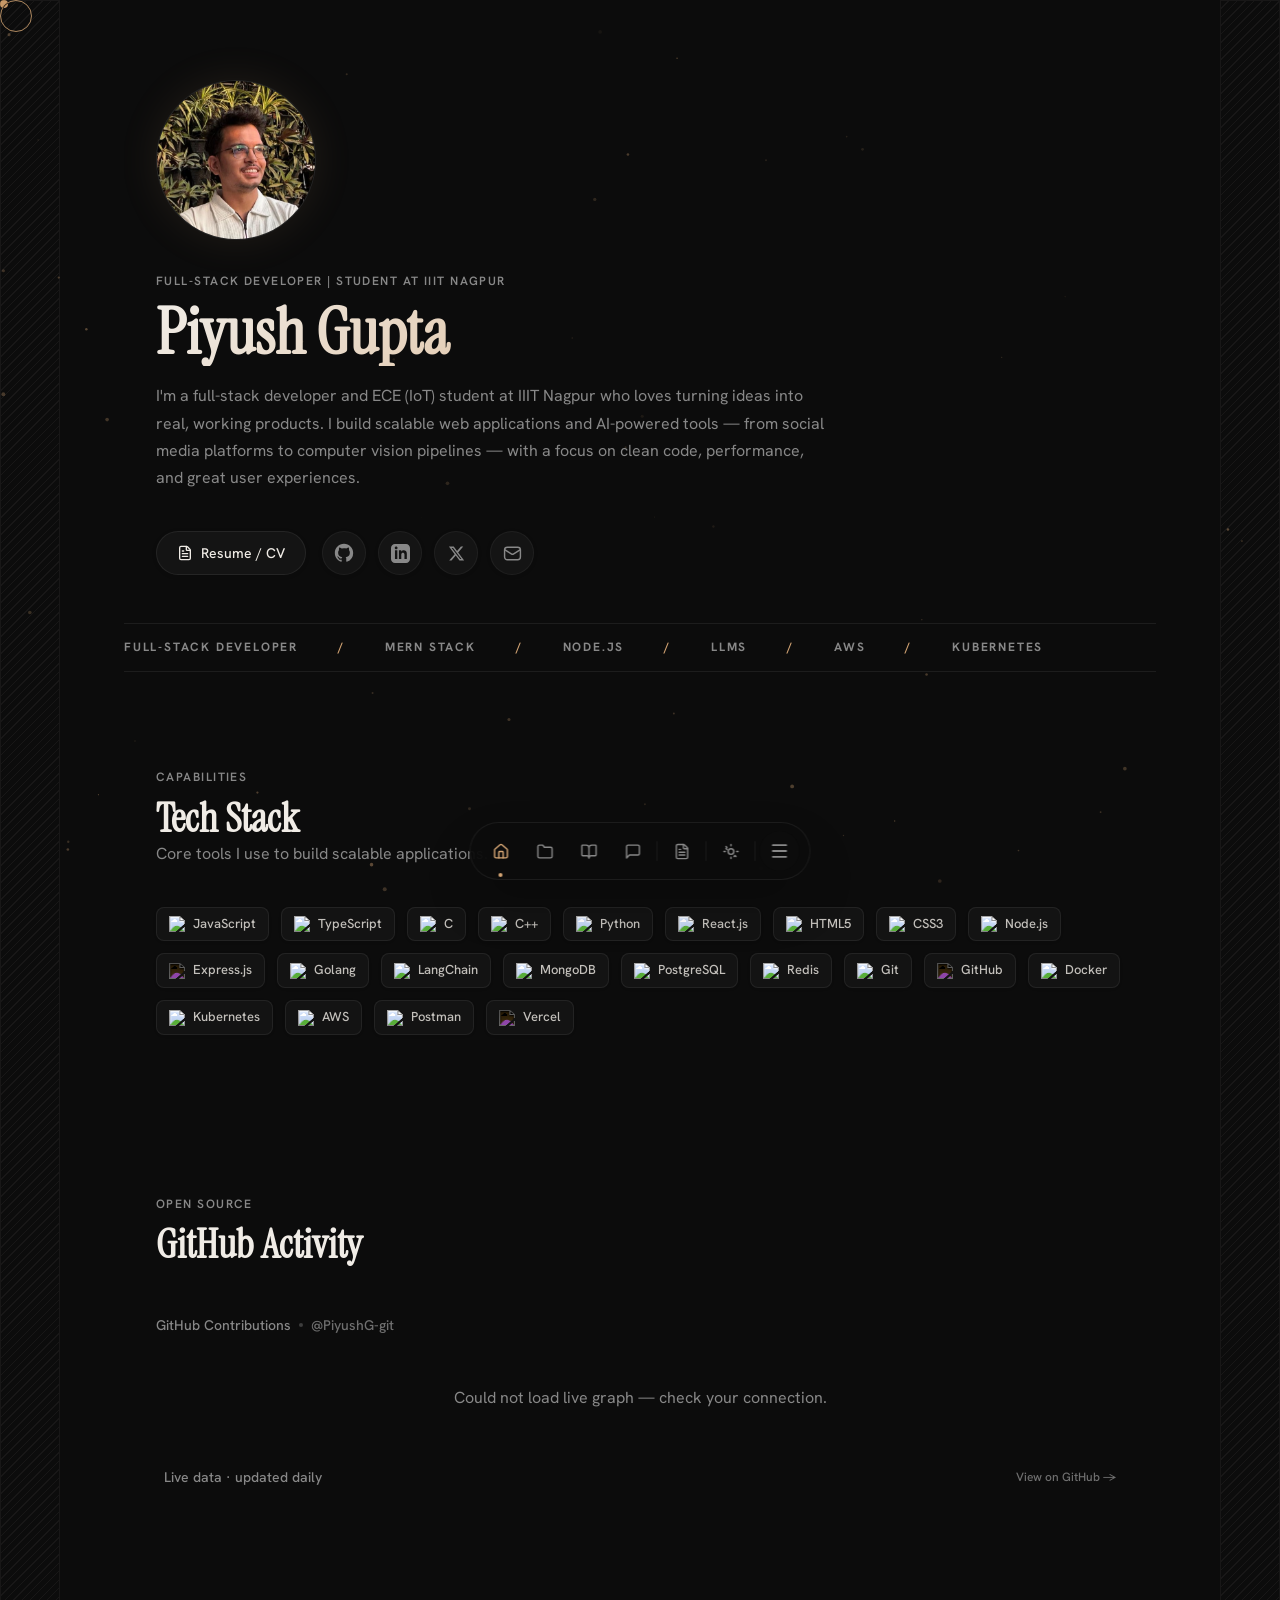
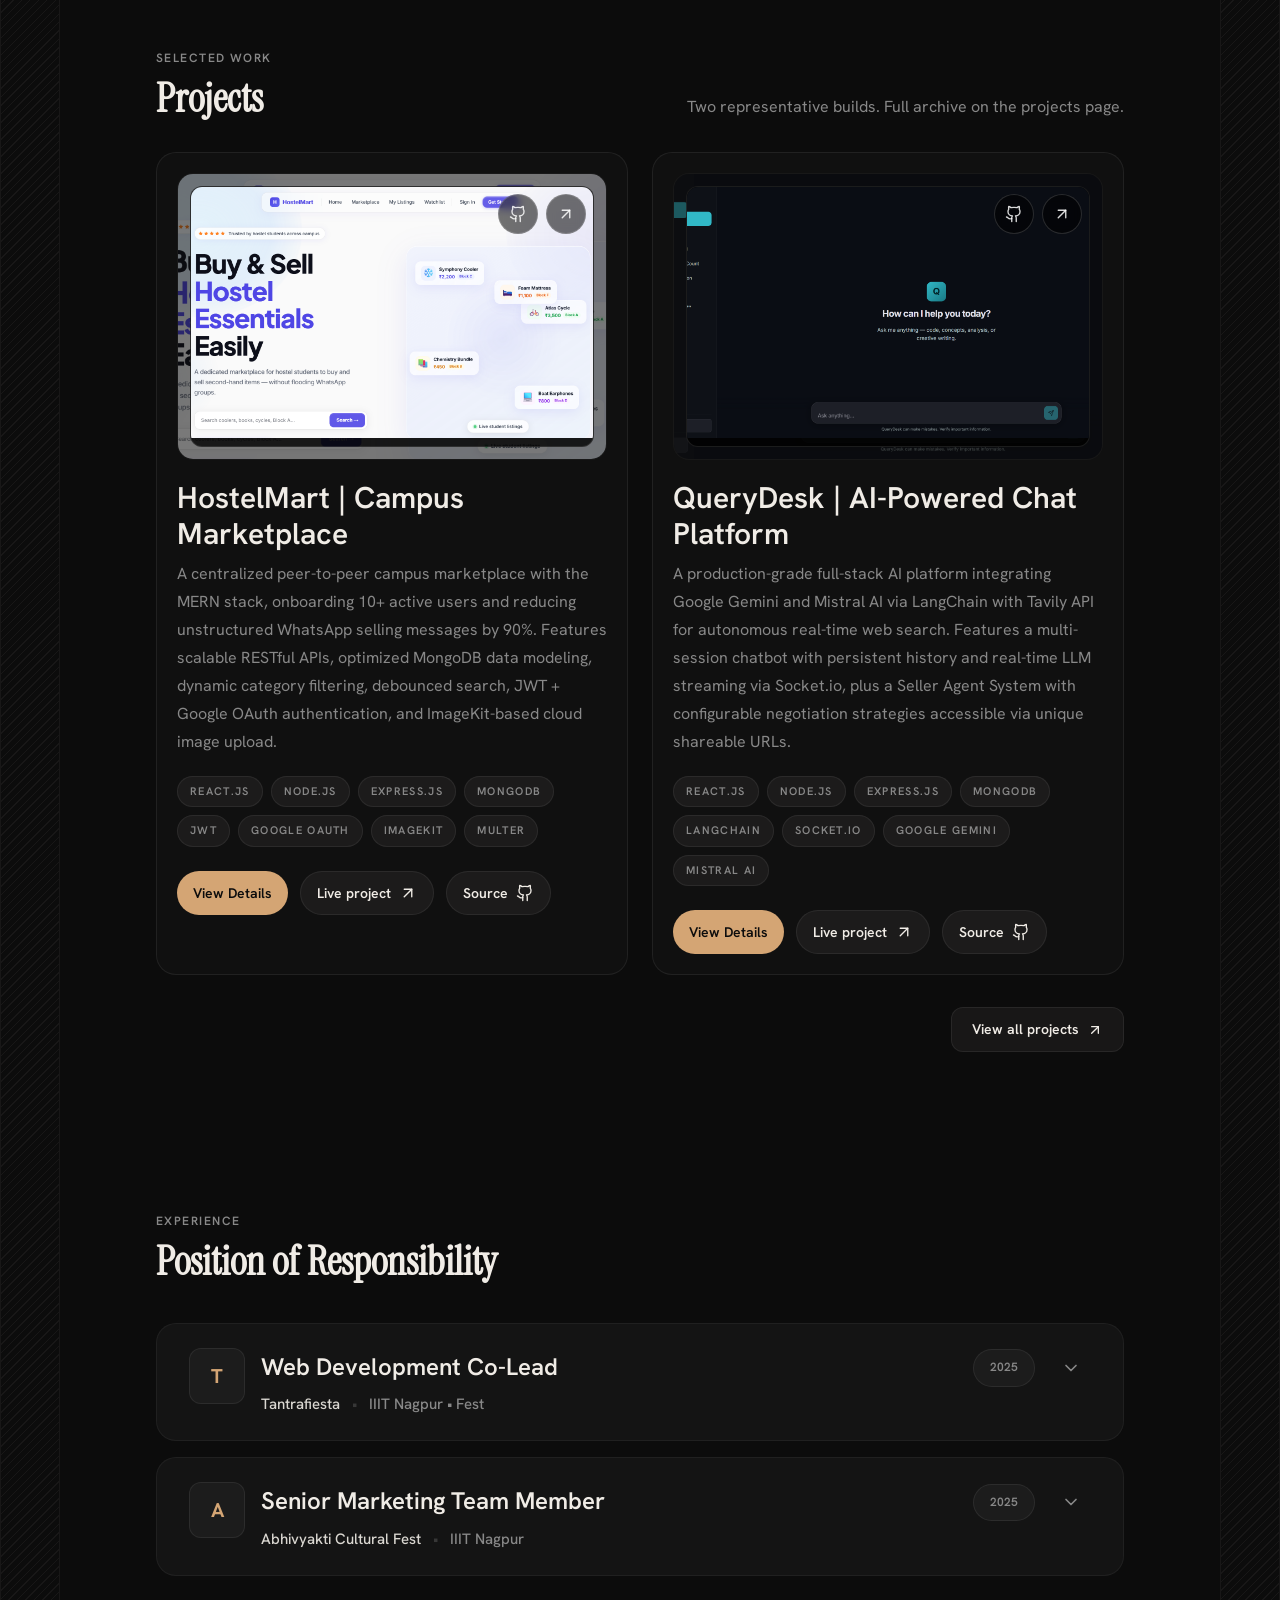
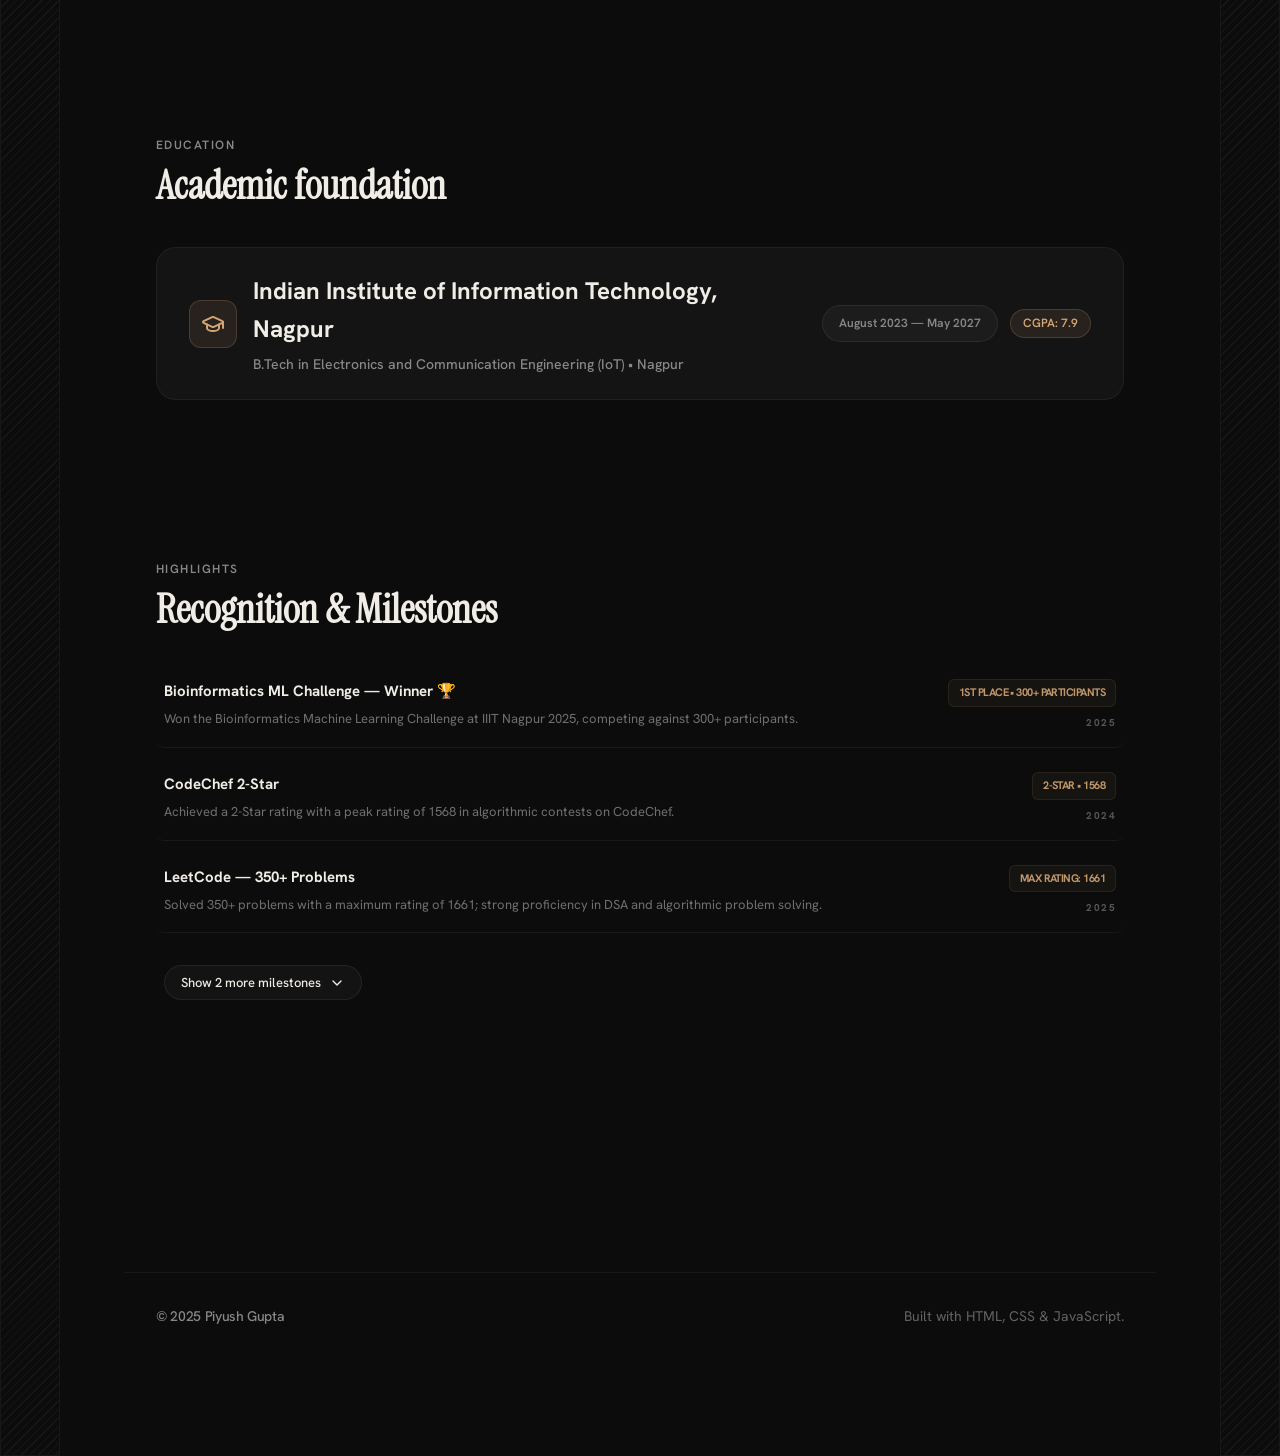
==== commit e14781b6: "Better folder structure" ====
--- a/index.html
+++ b/index.html
@@ -15,7 +15,7 @@
   <link
     href="https://fonts.googleapis.com/css2?family=Hanken+Grotesk:wght@300;400;500;600;700;800&family=Instrument+Serif:ital@0;1&display=swap"
     rel="stylesheet" />
-  <link rel="stylesheet" href="portfolio.css" />
+  <link rel="stylesheet" href="assets/css/style.css" />
 </head>
 
 <body data-page="home">
@@ -129,7 +129,7 @@
           <div class="container">
             <div class="hero-layout">
               <div class="avatar-ring">
-                <img src="images/Piyush.jpeg" alt="Piyush Gupta" class="avatar-img"
+                <img src="assets/images/Piyush.jpeg" alt="Piyush Gupta" class="avatar-img"
                   onerror="this.style.display='none';this.nextElementSibling.style.display='flex'" />
                 <div class="avatar-fallback" style="display:none">PG</div>
               </div>
@@ -376,11 +376,11 @@
       </footer>
     </div>
   </div>
-  <script src="portfolio.js"></script>
+  <script src="assets/js/main.js"></script>
   <script src="https://cdnjs.cloudflare.com/ajax/libs/gsap/3.12.5/gsap.min.js"></script>
   <script src="https://cdnjs.cloudflare.com/ajax/libs/gsap/3.12.5/ScrollTrigger.min.js"></script>
   <script src="https://unpkg.com/three@0.160.0/build/three.min.js"></script>
-  <script src="animations.js"></script>
+  <script src="assets/js/animations.js"></script>
 </body>
 
 </html>
--- a/assets/css/style.css
+++ b/assets/css/style.css
@@ -0,0 +1,1615 @@
+/* ── CSS VARIABLES ─────────────────────────────────────────── */
+:root {
+  --bg: #0c0c0c;
+  --surface: #141414;
+  --surface-subtle: #1c1c1c;
+  --fg: #f0ece6;
+  --muted: #888;
+  --accent: #d4a574;
+  --border: rgba(255, 255, 255, 0.07);
+  --border-subtle: rgba(255, 255, 255, 0.05);
+  --radius-lg: 20px;
+  --radius-md: 12px;
+  --radius-sm: 8px;
+}
+
+html.light {
+  --bg: #fafaf9;
+  --surface: #f0eeeb;
+  --surface-subtle: #e8e5e1;
+  --fg: #1a1a1a;
+  --muted: #666;
+  --border: rgba(0, 0, 0, 0.08);
+  --border-subtle: rgba(0, 0, 0, 0.06);
+}
+
+/* ── RESET ─────────────────────────────────────────────────── */
+*,
+*::before,
+*::after {
+  box-sizing: border-box;
+  margin: 0;
+  padding: 0
+}
+
+html {
+  scroll-behavior: smooth
+}
+
+body {
+  font-family: 'Hanken Grotesk', sans-serif;
+  background: var(--bg);
+  color: var(--fg);
+  line-height: 1.6;
+  min-height: 100vh;
+  overflow-x: hidden;
+  transition: background .3s, color .3s
+}
+
+img {
+  max-width: 100%;
+  height: auto
+}
+
+a {
+  text-decoration: none;
+  color: inherit
+}
+
+button {
+  font-family: inherit;
+  cursor: pointer;
+  border: none;
+  background: none
+}
+
+ul {
+  list-style: none
+}
+
+/* ── CANVAS ────────────────────────────────────────────────── */
+#particles-canvas {
+  position: fixed;
+  inset: 0;
+  z-index: 0;
+  pointer-events: none
+}
+
+/* ── LAYOUT ────────────────────────────────────────────────── */
+.page-wrapper {
+  position: relative;
+  min-height: 100vh;
+  width: 100%;
+  z-index: 1
+}
+
+.sidebar {
+  position: absolute;
+  top: 0;
+  width: 60px;
+  height: 100%;
+  overflow: hidden;
+  display: none
+}
+
+@media(min-width:640px) {
+  .sidebar {
+    display: block
+  }
+}
+
+.sidebar--left {
+  left: 0
+}
+
+.sidebar--right {
+  right: 0
+}
+
+.sidebar::before {
+  content: '';
+  position: absolute;
+  inset: 0;
+  border: 1px solid var(--fg);
+  opacity: .05;
+  background-image: repeating-linear-gradient(-45deg, transparent, transparent 2px, currentColor 2px, currentColor 3px, transparent 3px, transparent 6px)
+}
+
+.page-inner {
+  position: relative;
+  z-index: 1;
+  max-width: 1152px;
+  margin: 0 auto;
+  padding: 0 60px
+}
+
+@media(max-width:640px) {
+  .page-inner {
+    padding: 0
+  }
+}
+
+.container {
+  max-width: 1152px;
+  margin: 0 auto;
+  padding: 0 20px
+}
+
+@media(min-width:640px) {
+  .container {
+    padding: 0 24px
+  }
+}
+
+@media(min-width:1024px) {
+  .container {
+    padding: 0 32px
+  }
+}
+
+.pb-28 {
+  padding-bottom: 7rem
+}
+
+/* ── TYPOGRAPHY ────────────────────────────────────────────── */
+.detail-label {
+  font-size: .75rem;
+  font-weight: 600;
+  letter-spacing: .12em;
+  text-transform: uppercase;
+  color: var(--muted);
+  margin-bottom: .5rem
+}
+
+.section-heading {
+  font-family: 'Instrument Serif', serif;
+  font-size: clamp(1.75rem, 4vw, 2.5rem);
+  font-weight: 700;
+  line-height: 1.1;
+  color: var(--fg)
+}
+
+.section-lead {
+  font-size: 1rem;
+  color: var(--muted);
+  line-height: 1.7;
+  max-width: 42rem
+}
+
+.mb-8 {
+  margin-bottom: 2rem
+}
+
+.mb-10 {
+  margin-bottom: 2.5rem
+}
+
+.mb-12 {
+  margin-bottom: 3rem
+}
+
+.text-right {
+  text-align: right
+}
+
+/* ── SECTIONS ──────────────────────────────────────────────── */
+.section {
+  padding: 3rem 0
+}
+
+@media(min-width:1024px) {
+  .section {
+    padding: 5rem 0
+  }
+}
+
+/* ── HERO ──────────────────────────────────────────────────── */
+#hero {
+  padding-top: 3rem;
+  padding-bottom: 2rem
+}
+
+@media(min-width:640px) {
+  #hero {
+    padding-top: 5rem
+  }
+}
+
+.hero-layout {
+  display: flex;
+  flex-direction: column;
+  gap: 2rem
+}
+
+.avatar-ring {
+  width: 8rem;
+  height: 8rem;
+  border-radius: 50%;
+  border: 1px solid var(--border);
+  background: var(--surface);
+  overflow: hidden;
+  flex-shrink: 0;
+  box-shadow: 0 0 40px rgba(212, 165, 116, .1)
+}
+
+@media(min-width:640px) {
+  .avatar-ring {
+    width: 10rem;
+    height: 10rem
+  }
+}
+
+.avatar-img {
+  width: 100%;
+  height: 100%;
+  object-fit: cover;
+  transform: scale(1.1)
+}
+
+.avatar-fallback {
+  width: 100%;
+  height: 100%;
+  display: flex;
+  align-items: center;
+  justify-content: center;
+  font-size: 2rem;
+  font-weight: 700;
+  color: var(--accent)
+}
+
+.hero-text {
+  max-width: 48rem
+}
+
+.hero-name {
+  font-family: 'Instrument Serif', serif;
+  font-size: clamp(2.5rem, 7vw, 4rem);
+  font-weight: 700;
+  line-height: 1.05;
+  margin: .5rem 0 1rem
+}
+
+.hero-actions {
+  display: flex;
+  flex-wrap: wrap;
+  align-items: center;
+  gap: 1rem;
+  padding-top: .5rem
+}
+
+.btn-outline {
+  display: inline-flex;
+  align-items: center;
+  gap: .5rem;
+  min-height: 2.75rem;
+  padding: .625rem 1.25rem;
+  border-radius: 9999px;
+  border: 1px solid var(--border);
+  background: var(--surface);
+  color: var(--fg);
+  font-size: .875rem;
+  font-weight: 500;
+  box-shadow: 0 1px 4px rgba(0, 0, 0, .15);
+  transition: background .2s
+}
+
+.btn-outline:hover {
+  background: var(--bg)
+}
+
+.social-links-row {
+  display: flex;
+  flex-wrap: wrap;
+  align-items: center;
+  gap: .75rem
+}
+
+.social-link-btn {
+  position: relative;
+  width: 2.75rem;
+  height: 2.75rem;
+  border-radius: 50%;
+  border: 1px solid var(--border-subtle);
+  background: var(--surface);
+  display: flex;
+  align-items: center;
+  justify-content: center;
+  color: var(--muted);
+  transition: all .2s;
+  box-shadow: 0 1px 4px rgba(0, 0, 0, .1)
+}
+
+.social-link-btn:hover {
+  color: var(--fg);
+  border-color: rgba(212, 165, 116, .4);
+  background: var(--bg);
+  transform: scale(1.05)
+}
+
+.social-link-tooltip {
+  position: absolute;
+  bottom: calc(100% + .5rem);
+  left: 50%;
+  transform: translateX(-50%);
+  background: var(--surface);
+  border: 1px solid var(--border);
+  color: var(--fg);
+  font-size: .7rem;
+  font-weight: 600;
+  padding: .25rem .625rem;
+  border-radius: .5rem;
+  white-space: nowrap;
+  opacity: 0;
+  pointer-events: none;
+  transition: opacity .2s
+}
+
+.social-link-btn:hover .social-link-tooltip {
+  opacity: 1
+}
+
+/* ── TECH STACK ────────────────────────────────────────────── */
+.tech-grid {
+  display: flex;
+  flex-wrap: wrap;
+  gap: .75rem
+}
+
+.tech-badge {
+  display: flex;
+  align-items: center;
+  gap: .5rem;
+  padding: .375rem .75rem;
+  border-radius: .5rem;
+  border: 1px solid var(--border);
+  background: rgba(255, 255, 255, .03);
+  backdrop-filter: blur(8px);
+  cursor: default;
+  transition: all .3s;
+  box-shadow: 0 1px 3px rgba(0, 0, 0, .1)
+}
+
+.tech-badge:hover {
+  background: var(--surface);
+  border-color: rgba(212, 165, 116, .4)
+}
+
+.tech-badge img {
+  width: 1rem;
+  height: 1rem;
+  object-fit: contain;
+  transition: transform .3s
+}
+
+.tech-badge:hover img {
+  transform: scale(1.1)
+}
+
+.tech-badge span {
+  font-size: .8125rem;
+  font-weight: 500;
+  color: rgba(240, 236, 230, .8)
+}
+
+.tech-badge:hover span {
+  color: var(--fg)
+}
+
+/* ── GITHUB GRAPH ──────────────────────────────────────────── */
+.graph-header {
+  display: flex;
+  align-items: center;
+  gap: .5rem;
+  font-size: .875rem;
+  color: var(--muted);
+  font-weight: 500;
+  margin-bottom: 1rem
+}
+
+.graph-header .dot {
+  width: .25rem;
+  height: .25rem;
+  border-radius: 50%;
+  background: rgba(136, 136, 136, .4)
+}
+
+.graph-username {
+  color: rgba(136, 136, 136, .8);
+  transition: color .2s
+}
+
+.graph-username:hover {
+  color: var(--accent)
+}
+
+.graph-scroll {
+  width: 100%;
+  overflow-x: auto;
+  padding-bottom: 1rem
+}
+
+.graph-svg {
+  width: 100%;
+  height: auto;
+  display: block
+}
+
+.graph-live-img {
+  width: 100%;
+  height: auto;
+  display: block;
+  border-radius: .75rem;
+  min-width: 600px;
+  /* ghchart returns a light-background SVG; invert in dark mode */
+  filter: invert(1) hue-rotate(175deg) saturate(0.85) brightness(0.88);
+}
+
+html.light .graph-live-img {
+  filter: none;
+}
+
+.graph-footer {
+  display: flex;
+  flex-direction: column;
+  gap: 1rem;
+  align-items: center;
+  justify-content: space-between;
+  padding: .5rem .5rem 0;
+  font-size: .875rem;
+  color: var(--muted);
+  font-weight: 500
+}
+
+@media(min-width:640px) {
+  .graph-footer {
+    flex-direction: row
+  }
+}
+
+.graph-legend {
+  display: flex;
+  align-items: center;
+  gap: .5rem;
+  font-size: .6875rem
+}
+
+.legend-dots {
+  display: flex;
+  gap: 3px
+}
+
+.legend-dot {
+  width: 11px;
+  height: 11px;
+  border-radius: 2px;
+  border: 1px solid var(--border)
+}
+
+/* ── PROJECTS ──────────────────────────────────────────────── */
+.projects-header {
+  display: flex;
+  flex-direction: column;
+  gap: 1rem;
+  margin-bottom: 2rem
+}
+
+@media(min-width:640px) {
+  .projects-header {
+    flex-direction: row;
+    align-items: flex-end;
+    justify-content: space-between
+  }
+}
+
+.projects-grid {
+  display: grid;
+  gap: 1.5rem
+}
+
+@media(min-width:1024px) {
+  .projects-grid {
+    grid-template-columns: 1fr 1fr
+  }
+}
+
+.project-card {
+  position: relative;
+  overflow: hidden;
+  border-radius: var(--radius-lg);
+  border: 1px solid rgba(255, 255, 255, .07);
+  background: rgba(20, 20, 20, .55);
+  padding: 1rem;
+  transition: all .3s
+}
+
+@media(min-width:640px) {
+  .project-card {
+    padding: 1.25rem
+  }
+}
+
+.project-card:hover {
+  border-color: rgba(212, 165, 116, .45);
+  background: rgba(20, 20, 20, .8)
+}
+
+.project-img-wrap {
+  position: relative;
+  overflow: hidden;
+  border-radius: 1rem;
+  border: 1px solid var(--border-subtle);
+  background: var(--bg);
+  padding: .75rem;
+  margin-bottom: 1.25rem
+}
+
+.project-img-bg {
+  position: absolute;
+  inset: 0;
+  background-size: cover;
+  background-position: center;
+  opacity: .45
+}
+
+.project-img-inner {
+  position: relative;
+  overflow: hidden;
+  border-radius: .75rem;
+  border: 1px solid rgba(255, 255, 255, .1);
+  background: rgba(0, 0, 0, .8)
+}
+
+.project-img {
+  width: 100%;
+  aspect-ratio: 16/10;
+  object-fit: cover;
+  transition: transform .5s;
+  min-height: 220px
+}
+
+.project-card:hover .project-img {
+  transform: scale(1.015)
+}
+
+.project-links-overlay {
+  position: absolute;
+  right: 1.25rem;
+  top: 1.25rem;
+  display: flex;
+  gap: .5rem
+}
+
+.project-icon-btn {
+  width: 2.5rem;
+  height: 2.5rem;
+  border-radius: 50%;
+  border: 1px solid rgba(255, 255, 255, .15);
+  background: rgba(0, 0, 0, .55);
+  color: rgba(255, 255, 255, .85);
+  display: flex;
+  align-items: center;
+  justify-content: center;
+  backdrop-filter: blur(4px);
+  transition: all .2s
+}
+
+.project-icon-btn:hover {
+  background: rgba(0, 0, 0, .75);
+  color: #fff
+}
+
+.project-title {
+  font-size: 1.5rem;
+  font-weight: 600;
+  color: var(--fg);
+  transition: color .3s;
+  margin-bottom: .5rem;
+  line-height: 1.2
+}
+
+@media(min-width:640px) {
+  .project-title {
+    font-size: 1.875rem
+  }
+}
+
+.project-card:hover .project-title {
+  color: var(--accent)
+}
+
+.project-desc {
+  font-size: 1rem;
+  line-height: 1.75;
+  color: var(--muted);
+  max-width: 42rem
+}
+
+.project-tags {
+  display: flex;
+  flex-wrap: wrap;
+  gap: .5rem;
+  margin-top: 1.25rem
+}
+
+.project-tag {
+  border-radius: 9999px;
+  border: 1px solid rgba(255, 255, 255, .07);
+  background: rgba(240, 236, 230, .05);
+  padding: .375rem .75rem;
+  font-size: .6875rem;
+  font-weight: 600;
+  letter-spacing: .12em;
+  text-transform: uppercase;
+  color: var(--muted)
+}
+
+.project-actions {
+  display: flex;
+  flex-wrap: wrap;
+  gap: .75rem;
+  margin-top: 1.5rem
+}
+
+.btn-accent {
+  display: inline-flex;
+  align-items: center;
+  gap: .5rem;
+  min-height: 2.75rem;
+  padding: .5rem 1rem;
+  border-radius: 9999px;
+  background: var(--accent);
+  color: var(--bg);
+  font-size: .875rem;
+  font-weight: 600;
+  transition: opacity .2s
+}
+
+.btn-accent:hover {
+  opacity: .9
+}
+
+.btn-ghost {
+  display: inline-flex;
+  align-items: center;
+  gap: .5rem;
+  min-height: 2.75rem;
+  padding: .5rem 1rem;
+  border-radius: 9999px;
+  border: 1px solid var(--border);
+  background: rgba(240, 236, 230, .05);
+  color: var(--fg);
+  font-size: .875rem;
+  font-weight: 600;
+  transition: all .2s
+}
+
+.btn-ghost:hover {
+  border-color: rgba(212, 165, 116, .45);
+  color: var(--accent)
+}
+
+.view-all-wrap {
+  display: flex;
+  justify-content: flex-end;
+  margin-top: 2rem
+}
+
+.view-all-wrap .btn-ghost {
+  border-radius: .75rem;
+  padding: .625rem 1.25rem
+}
+
+/* ── CARDS (shared) ────────────────────────────────────────── */
+.card {
+  position: relative;
+  overflow: hidden;
+  border-radius: var(--radius-lg);
+  border: 1px solid var(--border-subtle);
+  background: var(--surface)
+}
+
+.card-glow {
+  position: absolute;
+  top: 0;
+  right: 0;
+  width: 16rem;
+  height: 16rem;
+  background: rgba(212, 165, 116, .05);
+  border-radius: 50%;
+  filter: blur(64px);
+  transform: translate(33%, -50%);
+  pointer-events: none;
+  opacity: 0;
+  transition: opacity .7s
+}
+
+.card:hover .card-glow {
+  opacity: 1
+}
+
+/* ── EXPERIENCE ────────────────────────────────────────────── */
+.exp-card {
+  border: 1px solid var(--border-subtle);
+  transition: border-color .3s
+}
+
+.exp-card:hover {
+  border-color: rgba(212, 165, 116, .2)
+}
+
+.exp-inner {
+  display: flex;
+  flex-direction: column;
+  gap: 1.5rem;
+  padding: 1.5rem 2rem;
+  position: relative;
+  z-index: 1
+}
+
+@media(min-width:640px) {
+  .exp-inner {
+    flex-direction: row;
+    justify-content: space-between;
+    align-items: flex-start
+  }
+}
+
+.exp-left {
+  display: flex;
+  gap: 1rem;
+  align-items: flex-start
+}
+
+.company-logo {
+  width: 3.5rem;
+  height: 3.5rem;
+  border-radius: .75rem;
+  background: var(--surface-subtle);
+  border: 1px solid var(--border);
+  display: flex;
+  align-items: center;
+  justify-content: center;
+  overflow: hidden;
+  padding: .5rem;
+  flex-shrink: 0;
+  transition: transform .3s
+}
+
+.exp-card:hover .company-logo {
+  transform: scale(1.05)
+}
+
+.company-logo img {
+  width: 100%;
+  height: 100%;
+  object-fit: contain
+}
+
+.exp-title {
+  font-size: 1.25rem;
+  font-weight: 600;
+  color: var(--fg)
+}
+
+@media(min-width:640px) {
+  .exp-title {
+    font-size: 1.5rem
+  }
+}
+
+.exp-meta {
+  font-size: .9375rem;
+  margin-top: .375rem;
+  font-weight: 500;
+  color: var(--muted);
+  display: flex;
+  align-items: center;
+  flex-wrap: wrap;
+  gap: .25rem
+}
+
+.company-link {
+  color: rgba(240, 236, 230, .9);
+  transition: color .2s
+}
+
+.company-link:hover {
+  color: var(--accent)
+}
+
+.meta-dot {
+  opacity: .3;
+  margin: 0 .5rem
+}
+
+.exp-right {
+  display: flex;
+  align-items: center;
+  gap: 1rem
+}
+
+.date-badge {
+  font-size: .75rem;
+  font-weight: 600;
+  color: var(--muted);
+  background: var(--surface-subtle);
+  padding: .5rem 1rem;
+  border-radius: 9999px;
+  border: 1px solid var(--border);
+  white-space: nowrap
+}
+
+.expand-btn {
+  width: 2.5rem;
+  height: 2.5rem;
+  border-radius: 50%;
+  border: 1px solid transparent;
+  display: flex;
+  align-items: center;
+  justify-content: center;
+  color: var(--muted);
+  transition: all .3s
+}
+
+.expand-btn:hover {
+  background: var(--surface-subtle);
+  border-color: var(--border)
+}
+
+.expand-btn .expand-label {
+  font-size: .875rem;
+  font-weight: 500;
+  color: var(--muted);
+  transition: color .2s;
+  margin-right: .25rem
+}
+
+.expand-btn:hover .expand-label {
+  color: var(--fg)
+}
+
+.chevron {
+  transition: transform .5s
+}
+
+.chevron.open {
+  transform: rotate(180deg)
+}
+
+.exp-details {
+  padding: 0 2rem 1.5rem;
+  position: relative;
+  z-index: 1
+}
+
+.exp-bullets {
+  display: flex;
+  flex-direction: column;
+  gap: .5rem;
+  color: var(--muted);
+  font-size: .9375rem
+}
+
+.exp-bullets li {
+  padding-left: 1rem;
+  position: relative
+}
+
+.exp-bullets li::before {
+  content: '–';
+  position: absolute;
+  left: 0;
+  color: var(--accent)
+}
+
+/* ── EDUCATION ─────────────────────────────────────────────── */
+.edu-card {
+  padding: 1.5rem 2rem
+}
+
+.edu-inner {
+  position: relative;
+  z-index: 1;
+  display: flex;
+  flex-direction: column;
+  gap: 1.5rem;
+  justify-content: space-between;
+  align-items: flex-start
+}
+
+@media(min-width:768px) {
+  .edu-inner {
+    flex-direction: row;
+    align-items: center
+  }
+}
+
+.edu-left {
+  display: flex;
+  align-items: center;
+  gap: 1rem
+}
+
+.edu-icon {
+  width: 3rem;
+  height: 3rem;
+  border-radius: .75rem;
+  background: rgba(212, 165, 116, .1);
+  border: 1px solid rgba(212, 165, 116, .2);
+  display: flex;
+  align-items: center;
+  justify-content: center;
+  color: var(--accent);
+  flex-shrink: 0
+}
+
+.edu-school {
+  font-size: 1.25rem;
+  font-weight: 700;
+  color: var(--fg)
+}
+
+@media(min-width:640px) {
+  .edu-school {
+    font-size: 1.5rem
+  }
+}
+
+.edu-degree {
+  font-size: .875rem;
+  color: var(--muted);
+  margin-top: .25rem;
+  font-weight: 500
+}
+
+.edu-right {
+  display: flex;
+  align-items: center;
+  gap: .75rem;
+  flex-shrink: 0
+}
+
+.cgpa-badge {
+  display: inline-flex;
+  align-items: center;
+  border-radius: 9999px;
+  border: 1px solid rgba(212, 165, 116, .2);
+  background: rgba(212, 165, 116, .1);
+  color: var(--accent);
+  font-size: .75rem;
+  font-weight: 600;
+  padding: .25rem .75rem;
+  transition: background .2s
+}
+
+.cgpa-badge:hover {
+  background: rgba(212, 165, 116, .2)
+}
+
+/* ── ACHIEVEMENTS ──────────────────────────────────────────── */
+.achievements-list {
+  display: flex;
+  flex-direction: column;
+  gap: .5rem
+}
+
+.achievement-item {
+  display: flex;
+  flex-direction: column;
+  gap: .5rem;
+  justify-content: space-between;
+  padding: 1rem .5rem;
+  border-bottom: 1px solid rgba(255, 255, 255, .05);
+  border-radius: .5rem;
+  transition: background .3s;
+  opacity: 0;
+  transform: translateY(8px);
+  transition: all .3s
+}
+
+@media(min-width:640px) {
+  .achievement-item {
+    flex-direction: row;
+    align-items: flex-start;
+    gap: 1.5rem
+  }
+}
+
+.achievement-item.visible {
+  opacity: 1;
+  transform: none
+}
+
+.achievement-item:hover {
+  background: rgba(255, 255, 255, .02)
+}
+
+.achievement-title {
+  font-size: .9375rem;
+  font-weight: 700;
+  color: var(--fg)
+}
+
+.achievement-desc {
+  font-size: .8125rem;
+  color: rgba(136, 136, 136, .8);
+  line-height: 1.6;
+  max-width: 48rem;
+  margin-top: .375rem
+}
+
+.achievement-meta {
+  display: flex;
+  flex-direction: column;
+  align-items: flex-end;
+  gap: .5rem;
+  flex-shrink: 0;
+  margin-top: .5rem
+}
+
+@media(min-width:640px) {
+  .achievement-meta {
+    margin-top: 0
+  }
+}
+
+.achievement-rank {
+  font-size: .6875rem;
+  font-weight: 700;
+  color: rgba(212, 165, 116, .9);
+  text-transform: uppercase;
+  letter-spacing: -.05em;
+  background: rgba(212, 165, 116, .05);
+  padding: .25rem .625rem;
+  border-radius: .375rem;
+  border: 1px solid rgba(212, 165, 116, .1)
+}
+
+.achievement-year {
+  font-size: .625rem;
+  font-weight: 700;
+  color: rgba(136, 136, 136, .6);
+  text-transform: uppercase;
+  letter-spacing: .15em
+}
+
+.show-more-wrap {
+  margin-top: 2rem;
+  padding-left: .5rem
+}
+
+.btn-show-more {
+  display: flex;
+  align-items: center;
+  gap: .5rem;
+  padding: .5rem 1rem;
+  border-radius: 9999px;
+  border: 1px solid var(--border);
+  background: rgba(255, 255, 255, .03);
+  color: var(--fg);
+  font-size: .8125rem;
+  font-weight: 500;
+  backdrop-filter: blur(4px);
+  transition: background .2s
+}
+
+.btn-show-more:hover {
+  background: var(--surface)
+}
+
+/* ── CURRENTLY LEARNING ────────────────────────────────────── */
+.learning-header {
+  display: flex;
+  flex-direction: column;
+  gap: 1rem;
+  justify-content: space-between;
+  align-items: flex-start;
+  margin-bottom: 1.5rem
+}
+
+@media(min-width:640px) {
+  .learning-header {
+    flex-direction: row;
+    align-items: center
+  }
+}
+
+.learning-header .expand-btn {
+  display: flex;
+  align-items: center;
+  gap: .5rem;
+  min-width: auto;
+  width: auto;
+  border-radius: 9999px;
+  padding: .5rem .75rem
+}
+
+.learning-grid {
+  display: grid;
+  gap: 1rem;
+  margin-top: 1.5rem
+}
+
+@media(min-width:640px) {
+  .learning-grid {
+    grid-template-columns: repeat(2, 1fr)
+  }
+}
+
+@media(min-width:1024px) {
+  .learning-grid {
+    grid-template-columns: repeat(3, 1fr)
+  }
+}
+
+.learning-card {
+  border-radius: var(--radius-md);
+  border: 1px solid var(--border);
+  background: var(--surface);
+  padding: 1.25rem;
+  transition: border-color .3s
+}
+
+.learning-card:hover {
+  border-color: rgba(212, 165, 116, .3)
+}
+
+.learning-icon {
+  font-size: 1.5rem;
+  margin-bottom: .75rem
+}
+
+.learning-title {
+  font-size: 1rem;
+  font-weight: 600;
+  color: var(--fg);
+  margin-bottom: .25rem
+}
+
+.learning-desc {
+  font-size: .875rem;
+  color: var(--muted);
+  line-height: 1.6
+}
+
+/* ── FOOTER ────────────────────────────────────────────────── */
+.footer {
+  margin-top: 2.5rem;
+  background: transparent;
+  padding-bottom: 8rem;
+  padding-top: 2.5rem
+}
+
+.footer-inner {
+  border-top: 1px solid rgba(255, 255, 255, .05);
+  padding-top: 2rem;
+  display: flex;
+  flex-direction: column;
+  gap: .5rem;
+  font-size: .875rem;
+  color: var(--muted)
+}
+
+@media(min-width:640px) {
+  .footer-inner {
+    flex-direction: row;
+    align-items: center;
+    justify-content: space-between
+  }
+}
+
+.footer-copy {
+  font-weight: 500;
+  letter-spacing: -.025em
+}
+
+.footer-built {
+  opacity: .7
+}
+
+/* ── DOCK NAV ──────────────────────────────────────────────── */
+.dock {
+  position: fixed;
+  bottom: 1rem;
+  left: 50%;
+  transform: translateX(-50%);
+  z-index: 50;
+  width: 100%;
+  max-width: calc(100vw - 1rem);
+  padding: 0 .5rem
+}
+
+@media(min-width:640px) {
+  .dock {
+    bottom: 1.25rem;
+    max-width: fit-content;
+    padding: 0
+  }
+}
+
+.dock-inner {
+  display: flex;
+  align-items: center;
+  gap: .25rem;
+  border-radius: 9999px;
+  border: 1px solid var(--border);
+  background: rgba(12, 12, 12, .9);
+  padding: .5rem .625rem;
+  box-shadow: 0 25px 50px rgba(0, 0, 0, .15);
+  backdrop-filter: blur(20px);
+  transition: all .3s;
+  width: fit-content;
+  margin: 0 auto
+}
+
+html.light .dock-inner {
+  background: rgba(250, 250, 249, .9)
+}
+
+.dock-item {
+  position: relative;
+  width: 2.5rem;
+  height: 2.5rem;
+  border-radius: 50%;
+  display: flex;
+  align-items: center;
+  justify-content: center;
+  color: var(--muted);
+  cursor: pointer;
+  transition: all .3s;
+  flex-shrink: 0
+}
+
+.dock-item:hover {
+  background: rgba(240, 236, 230, .05);
+  color: var(--fg)
+}
+
+html.light .dock-item:hover {
+  background: rgba(0, 0, 0, .05)
+}
+
+.dock-tooltip {
+  position: absolute;
+  top: calc(-100% - .5rem);
+  left: 50%;
+  transform: translateX(-50%);
+  padding: .25rem .625rem;
+  border-radius: .5rem;
+  background: rgba(20, 20, 20, .95);
+  backdrop-filter: blur(8px);
+  border: 1px solid var(--border);
+  color: var(--fg);
+  font-size: .625rem;
+  font-weight: 600;
+  white-space: nowrap;
+  pointer-events: none;
+  opacity: 0;
+  transform: translateX(-50%) translateY(4px);
+  transition: all .2s;
+  z-index: 10
+}
+
+html.light .dock-tooltip {
+  background: rgba(240, 238, 235, .95)
+}
+
+.dock-item:hover .dock-tooltip {
+  opacity: 1;
+  transform: translateX(-50%) translateY(0)
+}
+
+.dock-tooltip::after {
+  content: '';
+  position: absolute;
+  top: 100%;
+  left: 50%;
+  transform: translateX(-50%);
+  width: .5rem;
+  height: .5rem;
+  background: rgba(20, 20, 20, .95);
+  border-right: 1px solid var(--border);
+  border-bottom: 1px solid var(--border);
+  rotate: 45deg;
+  margin-top: -4px
+}
+
+.dock-divider {
+  width: 1px;
+  height: 1.25rem;
+  background: rgba(255, 255, 255, .06);
+  border-radius: 9999px;
+  flex-shrink: 0;
+  display: none
+}
+
+@media(min-width:640px) {
+  .dock-divider {
+    display: block
+  }
+}
+
+/* Social stack */
+.social-wrapper {
+  position: relative;
+  width: 2.5rem;
+  height: 2.5rem
+}
+
+.social-stack {
+  position: absolute;
+  bottom: 0;
+  left: 0;
+  display: flex;
+  flex-direction: column-reverse;
+  gap: .25rem;
+  align-items: center
+}
+
+.social-item {
+  width: 2.5rem;
+  height: 2.5rem;
+  border-radius: 50%;
+  border: none;
+  background: var(--bg);
+  box-shadow: 0 4px 12px rgba(0, 0, 0, .3);
+  display: flex;
+  align-items: center;
+  justify-content: center;
+  color: rgba(240, 236, 230, .7);
+  transition: all .3s;
+  position: absolute;
+  bottom: 0;
+  left: 0;
+  opacity: 0;
+  pointer-events: none;
+  transform: translateY(0)
+}
+
+.social-item:hover {
+  color: var(--fg);
+  background: rgba(240, 236, 230, .05)
+}
+
+.social-trigger {
+  position: relative;
+  z-index: 50;
+  background: var(--bg)
+}
+
+/* Scroll reveal */
+.reveal {
+  opacity: 0;
+  transform: translateY(20px);
+  transition: opacity .6s, transform .6s
+}
+
+.reveal.visible {
+  opacity: 1;
+  transform: none
+}
+
+/* Scrollbar */
+::-webkit-scrollbar {
+  width: 6px;
+  height: 6px
+}
+
+::-webkit-scrollbar-track {
+  background: transparent
+}
+
+::-webkit-scrollbar-thumb {
+  background: rgba(136, 136, 136, .3);
+  border-radius: 9999px
+}
+
+::-webkit-scrollbar-thumb:hover {
+  background: rgba(136, 136, 136, .5)
+}
+
+/* Selection */
+::selection {
+  background: rgba(212, 165, 116, .3);
+  color: var(--fg)
+}
+
+/* ── PAGE TRANSITIONS ──────────────────────────────────────── */
+@keyframes pageIn {
+  from { opacity: 0; transform: translateY(18px); }
+  to   { opacity: 1; transform: translateY(0); }
+}
+main { animation: pageIn 0.5s cubic-bezier(0.16, 1, 0.3, 1) both; }
+
+/* ── ACTIVE DOCK ITEM ──────────────────────────────────────── */
+.dock-item.active { color: var(--accent) !important; }
+.dock-item.active::after {
+  content: '';
+  position: absolute;
+  bottom: -6px;
+  left: 50%;
+  transform: translateX(-50%);
+  width: 4px;
+  height: 4px;
+  border-radius: 50%;
+  background: var(--accent);
+}
+
+/* ── PROJECT LIST (projects.html) ──────────────────────────── */
+.project-list { display: flex; flex-direction: column; gap: 0; }
+
+.project-row {
+  display: flex;
+  flex-direction: column;
+  gap: 2rem;
+  padding: 3rem 0;
+  border-bottom: 1px solid var(--border-subtle);
+  transition: background .3s;
+}
+.project-row:last-child { border-bottom: none; }
+@media(min-width: 768px) {
+  .project-row { flex-direction: row; align-items: center; gap: 3rem; }
+}
+
+.project-row-img {
+  position: relative;
+  flex-shrink: 0;
+  width: 100%;
+  border-radius: 1rem;
+  overflow: hidden;
+  padding: 1rem;
+  background: var(--proj-bg, #1e0533);
+  border: 1px solid var(--proj-border, #4a1d96);
+}
+@media(min-width: 768px) { .project-row-img { width: 45%; } }
+
+.project-row-img-inner {
+  border-radius: .75rem;
+  overflow: hidden;
+  box-shadow: 0 20px 60px rgba(0,0,0,.5);
+}
+.project-row-img-inner img {
+  width: 100%;
+  aspect-ratio: 16/10;
+  object-fit: cover;
+  display: block;
+  transition: transform .5s;
+}
+.project-row:hover .project-row-img-inner img { transform: scale(1.02); }
+
+.project-row-overlay {
+  position: absolute;
+  top: 1.25rem;
+  right: 1.25rem;
+  display: flex;
+  gap: .5rem;
+}
+
+.project-row-info { flex: 1; }
+
+.project-row-title {
+  font-family: 'Instrument Serif', serif;
+  font-size: clamp(1.5rem, 3vw, 2rem);
+  font-weight: 700;
+  color: var(--fg);
+  margin-bottom: .75rem;
+  line-height: 1.2;
+  transition: color .3s;
+}
+.project-row:hover .project-row-title { color: var(--accent); }
+
+.project-row-desc {
+  font-size: 1rem;
+  color: var(--muted);
+  line-height: 1.75;
+  margin-bottom: 1.5rem;
+  max-width: 36rem;
+}
+
+/* ── CUSTOM CURSOR ─────────────────────────────────────────── */
+.cursor-dot {
+  position: fixed; top: 0; left: 0; width: 8px; height: 8px;
+  background: var(--accent); border-radius: 50%;
+  pointer-events: none; z-index: 99999; mix-blend-mode: difference;
+}
+.cursor-ring {
+  position: fixed; top: 0; left: 0; width: 32px; height: 32px;
+  border: 1.5px solid var(--accent); border-radius: 50%;
+  pointer-events: none; z-index: 99998; opacity: 0.8;
+}
+
+/* ── PAGE CURTAIN ──────────────────────────────────────────── */
+.curtain {
+  position: fixed; inset: 0; background: var(--accent);
+  z-index: 99990; transform: scaleY(0); transform-origin: top; pointer-events: none;
+}
+
+/* ── THREE.JS HERO CANVAS ──────────────────────────────────── */
+#hero-canvas {
+  position: absolute; inset: 0; width: 100%; height: 100%;
+  pointer-events: none; z-index: 0; opacity: 0.55;
+}
+#hero { position: relative; overflow: hidden; }
+#hero .container { position: relative; z-index: 1; }
+
+/* ── GRADIENT HERO NAME ────────────────────────────────────── */
+.hero-name {
+  background: linear-gradient(135deg, var(--fg) 0%, var(--accent) 55%, var(--fg) 100%);
+  -webkit-background-clip: text; -webkit-text-fill-color: transparent;
+  background-clip: text; background-size: 200%;
+  animation: gradientShift 6s ease infinite;
+}
+@keyframes gradientShift {
+  0%, 100% { background-position: 0% 50%; }
+  50% { background-position: 100% 50%; }
+}
+
+/* ── MARQUEE TICKER ────────────────────────────────────────── */
+.marquee {
+  overflow: hidden; white-space: nowrap;
+  border-top: 1px solid var(--border); border-bottom: 1px solid var(--border);
+  padding: .875rem 0; margin: 1rem 0;
+}
+.marquee-track { display: flex; width: max-content; }
+.marquee-inner {
+  display: flex; align-items: center; gap: 2.5rem;
+  padding-right: 2.5rem;
+  font-size: .75rem; font-weight: 700; letter-spacing: .15em;
+  text-transform: uppercase; color: var(--muted);
+}
+.marquee-inner .sep { color: var(--accent); }
+
+/* ── HERO CHAR ANIMATION ───────────────────────────────────── */
+.hero-name .char { display: inline-block; }
+
+/* ── PERSPECTIVE FOR TILT ──────────────────────────────────── */
+.projects-grid, .project-list { perspective: 1200px; }
+
+/* ── GLITCH HOVER ON NAME ──────────────────────────────────── */
+.hero-name:hover { animation: glitch 0.4s steps(2) forwards, gradientShift 6s ease infinite; }
+@keyframes glitch {
+  0%   { text-shadow: 2px 0 #d4a574, -2px 0 #8b4513; }
+  25%  { text-shadow: -2px 0 #d4a574, 2px 0 #8b4513; clip-path: inset(10% 0 80% 0); }
+  50%  { text-shadow: 2px 2px #d4a574, -2px -2px #8b4513; }
+  75%  { clip-path: inset(60% 0 20% 0); }
+  100% { text-shadow: none; clip-path: none; }
+}
+
+/* ── SMOOTH SECTION REVEAL ─────────────────────────────────── */
+.section { opacity: 1; transform: none; }
+
+.topics-grid {
+  display: grid;
+  gap: 1rem;
+  grid-template-columns: 1fr;
+  margin-top: 2rem;
+}
+@media(min-width: 640px) { .topics-grid { grid-template-columns: 1fr 1fr; } }
+
+.topic-card {
+  border-radius: var(--radius-md);
+  border: 1px solid var(--border);
+  background: var(--surface);
+  padding: 1.75rem;
+  cursor: pointer;
+  transition: all .3s;
+}
+.topic-card:hover {
+  border-color: rgba(212, 165, 116, .35);
+  background: var(--surface-subtle);
+  transform: translateY(-2px);
+}
+.topic-label {
+  font-size: .65rem;
+  font-weight: 700;
+  letter-spacing: .12em;
+  text-transform: uppercase;
+  color: var(--accent);
+  margin-bottom: .625rem;
+}
+.topic-title {
+  font-size: 1.125rem;
+  font-weight: 600;
+  color: var(--fg);
+  line-height: 1.4;
+}
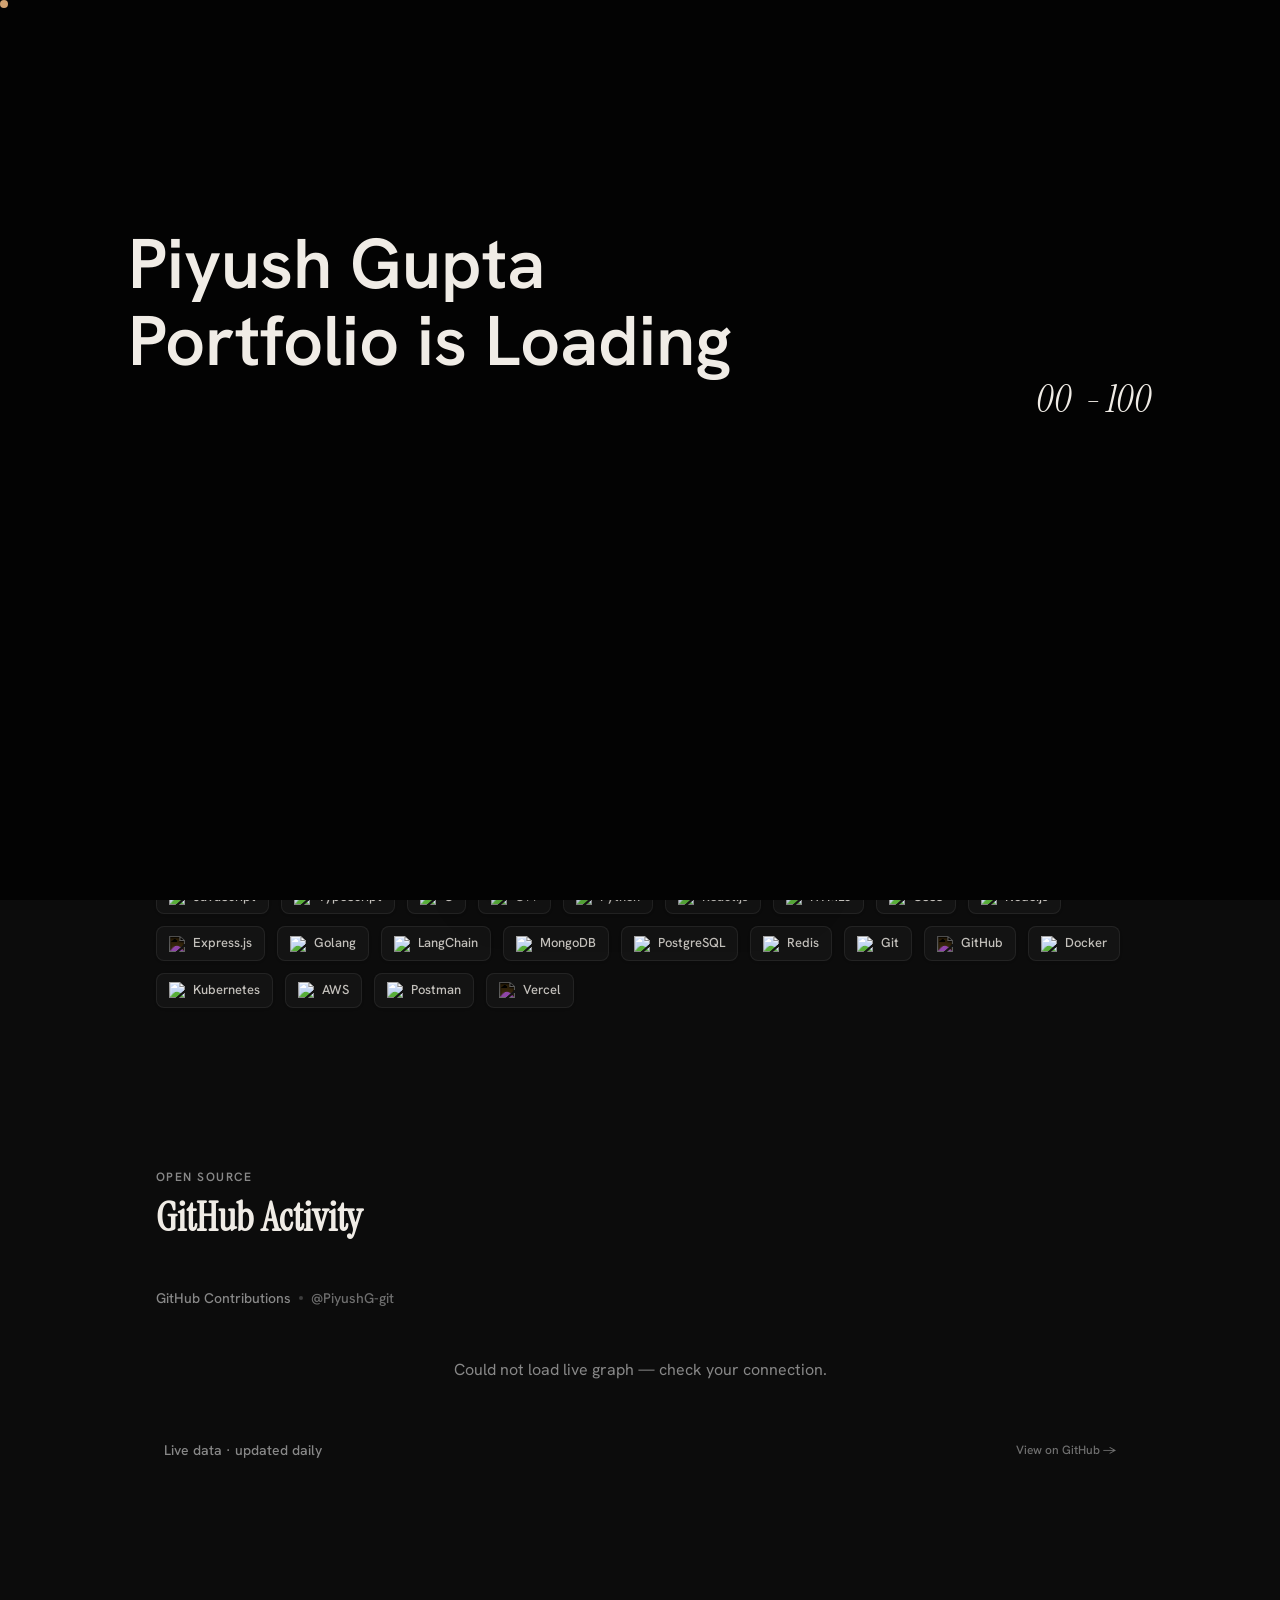
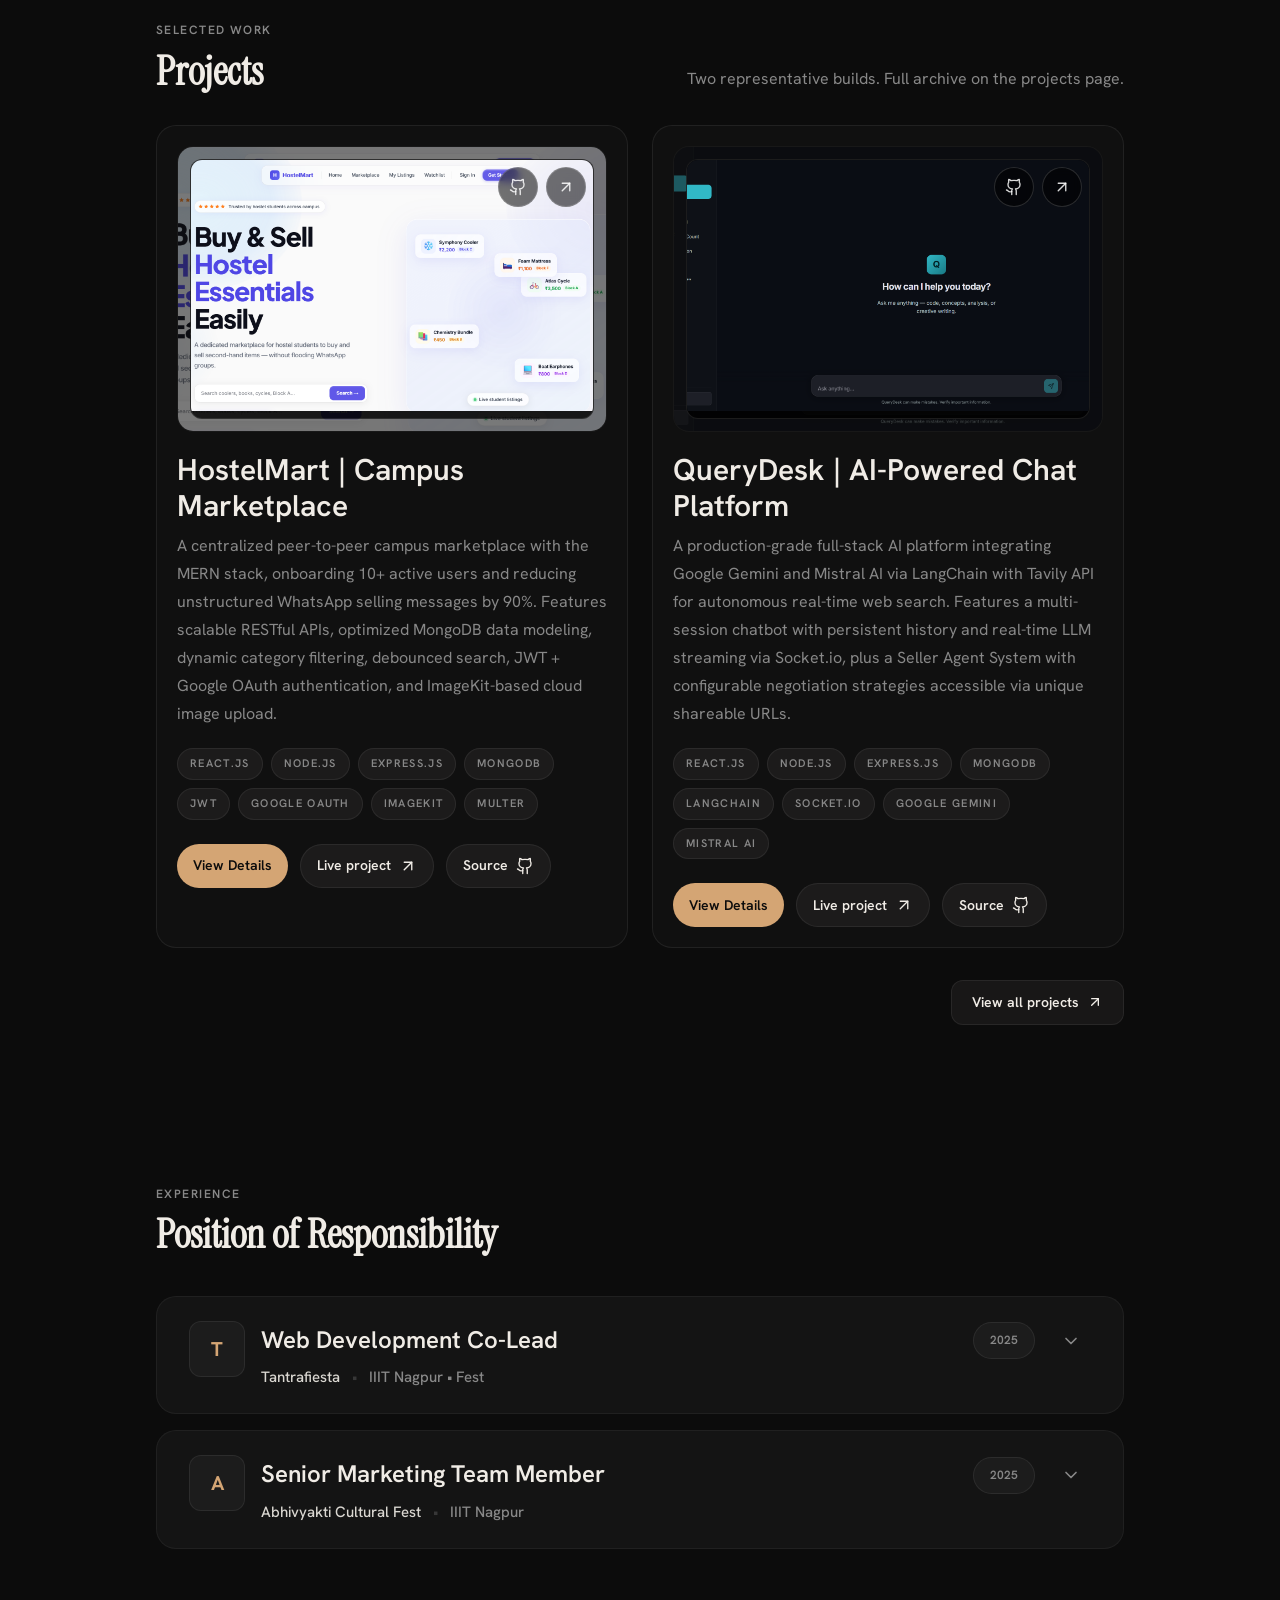
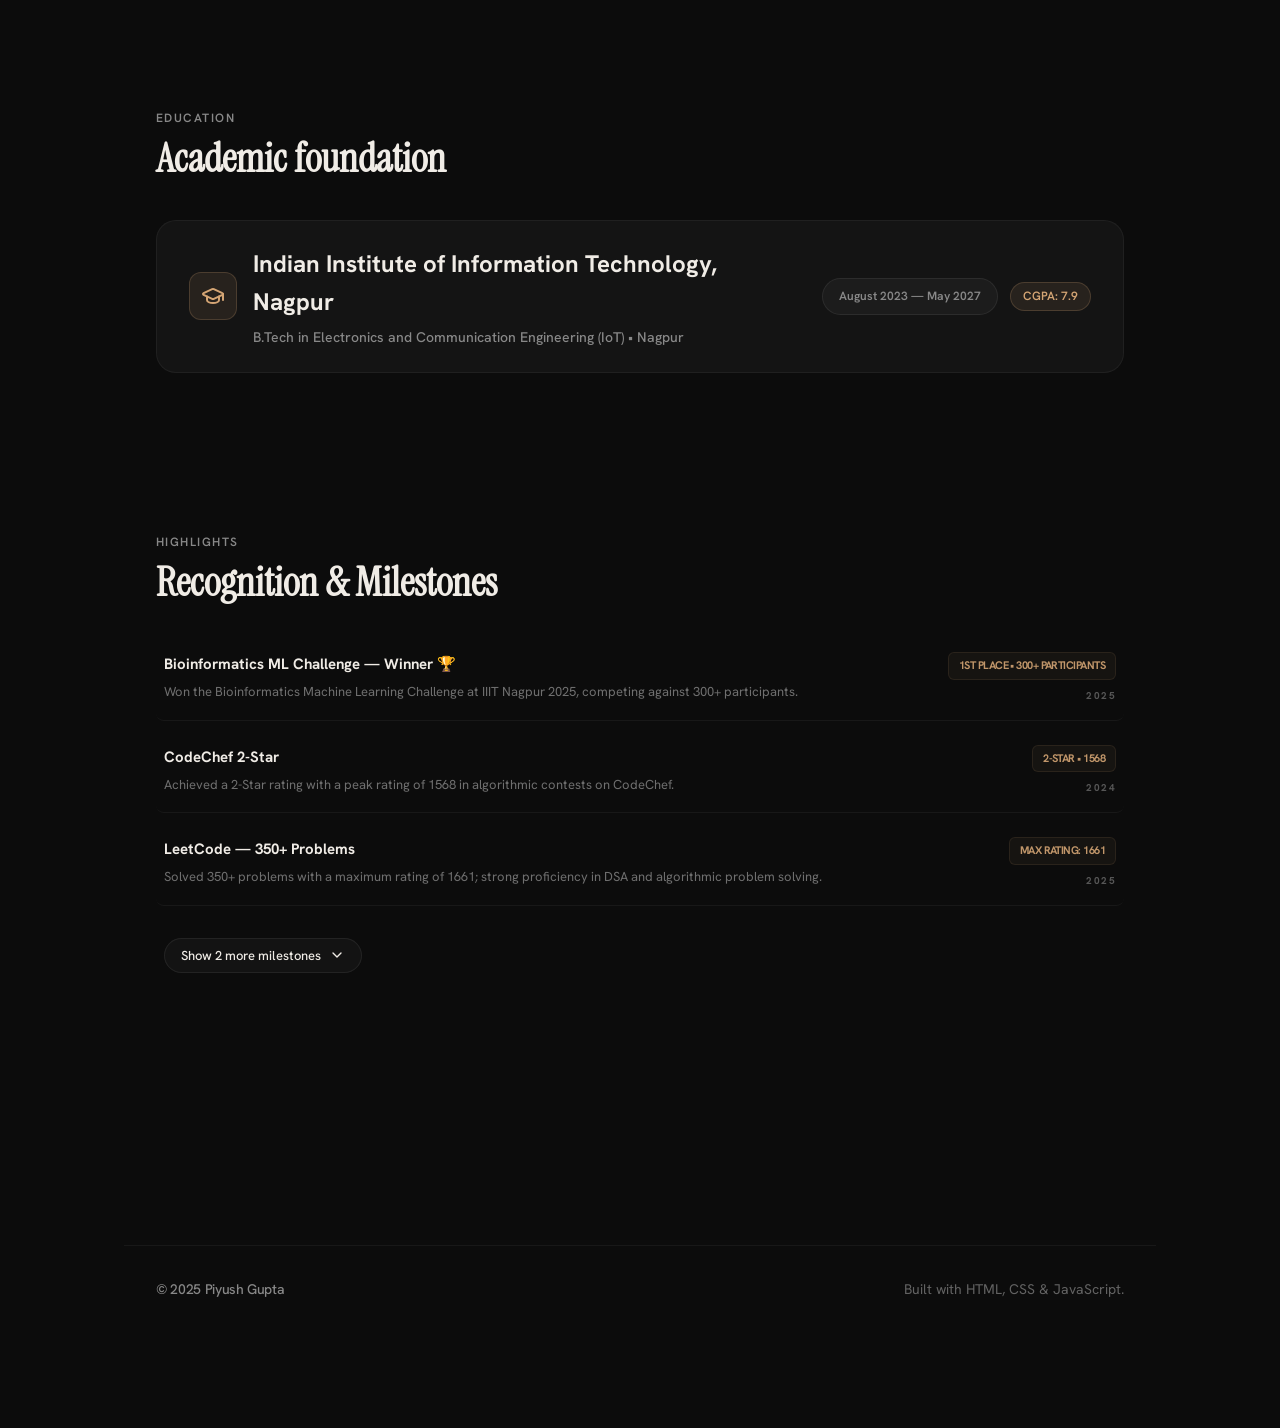
==== commit 450712d7: "updates" ====
--- a/index.html
+++ b/index.html
@@ -16,14 +16,32 @@
     href="https://fonts.googleapis.com/css2?family=Hanken+Grotesk:wght@300;400;500;600;700;800&family=Instrument+Serif:ital@0;1&display=swap"
     rel="stylesheet" />
   <link rel="stylesheet" href="assets/css/style.css" />
+  <!-- Locomotive Scroll CSS -->
+  <link rel="stylesheet" href="https://cdn.jsdelivr.net/npm/locomotive-scroll@3.5.4/dist/locomotive-scroll.css" />
 </head>
 
 <body data-page="home">
+  <!-- ── LOADER ─────────────────────────────────────────── -->
+  <div id="pg-loader">
+    <div class="pg-loader-line">
+      <p class="pg-loader-word">Piyush Gupta</p>
+    </div>
+    <div class="pg-loader-line">
+      <p class="pg-loader-word">Portfolio is Loading</p>
+    </div>
+    <div class="pg-loader-line">
+      <div id="pg-loader-counter">
+        <span class="pg-loader-num">00</span>
+        <span class="pg-loader-of">- 100</span>
+      </div>
+    </div>
+  </div>
+
   <!-- Cursor -->
   <div class="cursor-dot"></div>
   <div class="cursor-ring"></div>
   <!-- Curtain -->
-  <div class="curtain"></div>
+
   <canvas id="particles-canvas" aria-hidden="true"></canvas>
   <div class="page-wrapper">
     <div class="sidebar sidebar--left" aria-hidden="true"></div>
@@ -134,12 +152,11 @@
                 <div class="avatar-fallback" style="display:none">PG</div>
               </div>
               <div class="hero-text">
-                <p class="detail-label">Full-Stack Developer | Student at IIIT Nagpur</p>
+                <p class="detail-label">B.Tech ECE (IoT) · IIIT Nagpur · Class of 2027</p>
                 <h1 class="hero-name">Piyush Gupta</h1>
-                <p class="section-lead">I'm a full-stack developer and ECE (IoT) student at IIIT Nagpur who loves
-                  turning ideas into real, working products. I build scalable web applications and AI-powered tools —
-                  from social media platforms to computer vision pipelines — with a focus on clean code, performance,
-                  and great user experiences.</p>
+                <p class="section-lead">Full-stack developer and ECE (IoT) student at IIIT Nagpur (CGPA 7.9) who ships
+                  products that work at scale — from peer-to-peer marketplaces and AI chat platforms
+                  to computer vision pipelines. CodeChef 2★ · LeetCode 350+ · ML Challenge Winner 2025.</p>
               </div>
               <div class="hero-actions">
                 <button class="btn-outline" id="resume-hero-btn">
@@ -376,10 +393,12 @@
       </footer>
     </div>
   </div>
+  <!-- Locomotive Scroll JS -->
+  <script src="https://cdn.jsdelivr.net/npm/locomotive-scroll@3.5.4/dist/locomotive-scroll.js"></script>
   <script src="assets/js/main.js"></script>
   <script src="https://cdnjs.cloudflare.com/ajax/libs/gsap/3.12.5/gsap.min.js"></script>
   <script src="https://cdnjs.cloudflare.com/ajax/libs/gsap/3.12.5/ScrollTrigger.min.js"></script>
-  <script src="https://unpkg.com/three@0.160.0/build/three.min.js"></script>
+  <script src="https://cdnjs.cloudflare.com/ajax/libs/three.js/r155/three.min.js"></script>
   <script src="assets/js/animations.js"></script>
 </body>
 
--- a/assets/css/style.css
+++ b/assets/css/style.css
@@ -1,4 +1,102 @@
+/* ── LOADER FONTS ───────────────────────────────────────────── */
+/* Removed old local fonts, using native portfolio fonts */
+
+/* ── LOADER ─────────────────────────────────────────────────── */
+#pg-loader {
+  position: fixed;
+  inset: 0;
+  z-index: 99999;
+  background-color: #030303;
+  padding: 25vh 10vw;
+  display: flex;
+  flex-direction: column;
+  gap: 0;
+}
+
+.pg-loader-line {
+  overflow: hidden;
+  display: flex;
+  align-items: center;
+  justify-content: flex-start;
+  gap: 3vw;
+  height: fit-content;
+  width: 100%;
+}
+
+#pg-loader-counter {
+  display: flex;
+  align-items: center;
+  gap: 1vw;
+  margin-left: auto;
+}
+
+.pg-loader-num,
+.pg-loader-of {
+  font-size: 3vw;
+  font-weight: 400;
+  font-style: italic;
+  font-family: 'Instrument Serif', serif;
+  color: #f0ece6;
+  line-height: 1;
+}
+
+.pg-loader-num {
+  width: 5vw;
+  text-align: right;
+  display: inline-block;
+}
+
+.pg-loader-word {
+  font-size: 5.5vw;
+  font-weight: 600;
+  font-family: 'Hanken Grotesk', sans-serif;
+  color: #f0ece6;
+  line-height: 1.1;
+  margin: 0;
+}
+
+.pg-loader-now {
+  font-size: 5vw;
+  text-transform: uppercase;
+  font-weight: 900;
+  font-family: 'Hanken Grotesk', sans-serif;
+  color: #f0ece6;
+  opacity: 0;
+  animation-duration: 2s;
+  animation-iteration-count: infinite;
+  line-height: 1.1;
+  margin: 0;
+}
+
+@keyframes pg-loader-now-flash {
+  0% {
+    font-family: 'pg-plain-light', sans-serif;
+    -webkit-text-stroke: 1px #fff;
+    color: #fff;
+    opacity: 1;
+  }
+  48% {
+    font-family: 'pg-plain-light', sans-serif;
+    -webkit-text-stroke: 1px #fff;
+    color: #fff;
+    opacity: 0;
+  }
+  50% {
+    font-family: 'pg-silk-serif', serif;
+    -webkit-text-stroke: 1px #fff;
+    color: transparent;
+    opacity: 1;
+  }
+  100% {
+    font-family: 'pg-silk-serif', serif;
+    -webkit-text-stroke: 1px #fff;
+    color: transparent;
+    opacity: 0;
+  }
+}
+
 /* ── CSS VARIABLES ─────────────────────────────────────────── */
+
 :root {
   --bg: #0c0c0c;
   --surface: #141414;
@@ -109,7 +207,7 @@
 .sidebar::before {
   content: '';
   position: absolute;
-  inset: 0;
+  /* inset: 0; */
   border: 1px solid var(--fg);
   opacity: .05;
   background-image: repeating-linear-gradient(-45deg, transparent, transparent 2px, currentColor 2px, currentColor 3px, transparent 3px, transparent 6px)
@@ -1518,11 +1616,6 @@
   pointer-events: none; z-index: 99998; opacity: 0.8;
 }
 
-/* ── PAGE CURTAIN ──────────────────────────────────────────── */
-.curtain {
-  position: fixed; inset: 0; background: var(--accent);
-  z-index: 99990; transform: scaleY(0); transform-origin: top; pointer-events: none;
-}
 
 /* ── THREE.JS HERO CANVAS ──────────────────────────────────── */
 #hero-canvas {
@@ -1532,16 +1625,12 @@
 #hero { position: relative; overflow: hidden; }
 #hero .container { position: relative; z-index: 1; }
 
-/* ── GRADIENT HERO NAME ────────────────────────────────────── */
+/* ── HERO NAME ───────────────────────────────────────────────── */
 .hero-name {
   background: linear-gradient(135deg, var(--fg) 0%, var(--accent) 55%, var(--fg) 100%);
-  -webkit-background-clip: text; -webkit-text-fill-color: transparent;
-  background-clip: text; background-size: 200%;
-  animation: gradientShift 6s ease infinite;
-}
-@keyframes gradientShift {
-  0%, 100% { background-position: 0% 50%; }
-  50% { background-position: 100% 50%; }
+  -webkit-background-clip: text;
+  -webkit-text-fill-color: transparent;
+  background-clip: text;
 }
 
 /* ── MARQUEE TICKER ────────────────────────────────────────── */
@@ -1565,15 +1654,7 @@
 /* ── PERSPECTIVE FOR TILT ──────────────────────────────────── */
 .projects-grid, .project-list { perspective: 1200px; }
 
-/* ── GLITCH HOVER ON NAME ──────────────────────────────────── */
-.hero-name:hover { animation: glitch 0.4s steps(2) forwards, gradientShift 6s ease infinite; }
-@keyframes glitch {
-  0%   { text-shadow: 2px 0 #d4a574, -2px 0 #8b4513; }
-  25%  { text-shadow: -2px 0 #d4a574, 2px 0 #8b4513; clip-path: inset(10% 0 80% 0); }
-  50%  { text-shadow: 2px 2px #d4a574, -2px -2px #8b4513; }
-  75%  { clip-path: inset(60% 0 20% 0); }
-  100% { text-shadow: none; clip-path: none; }
-}
+
 
 /* ── SMOOTH SECTION REVEAL ─────────────────────────────────── */
 .section { opacity: 1; transform: none; }
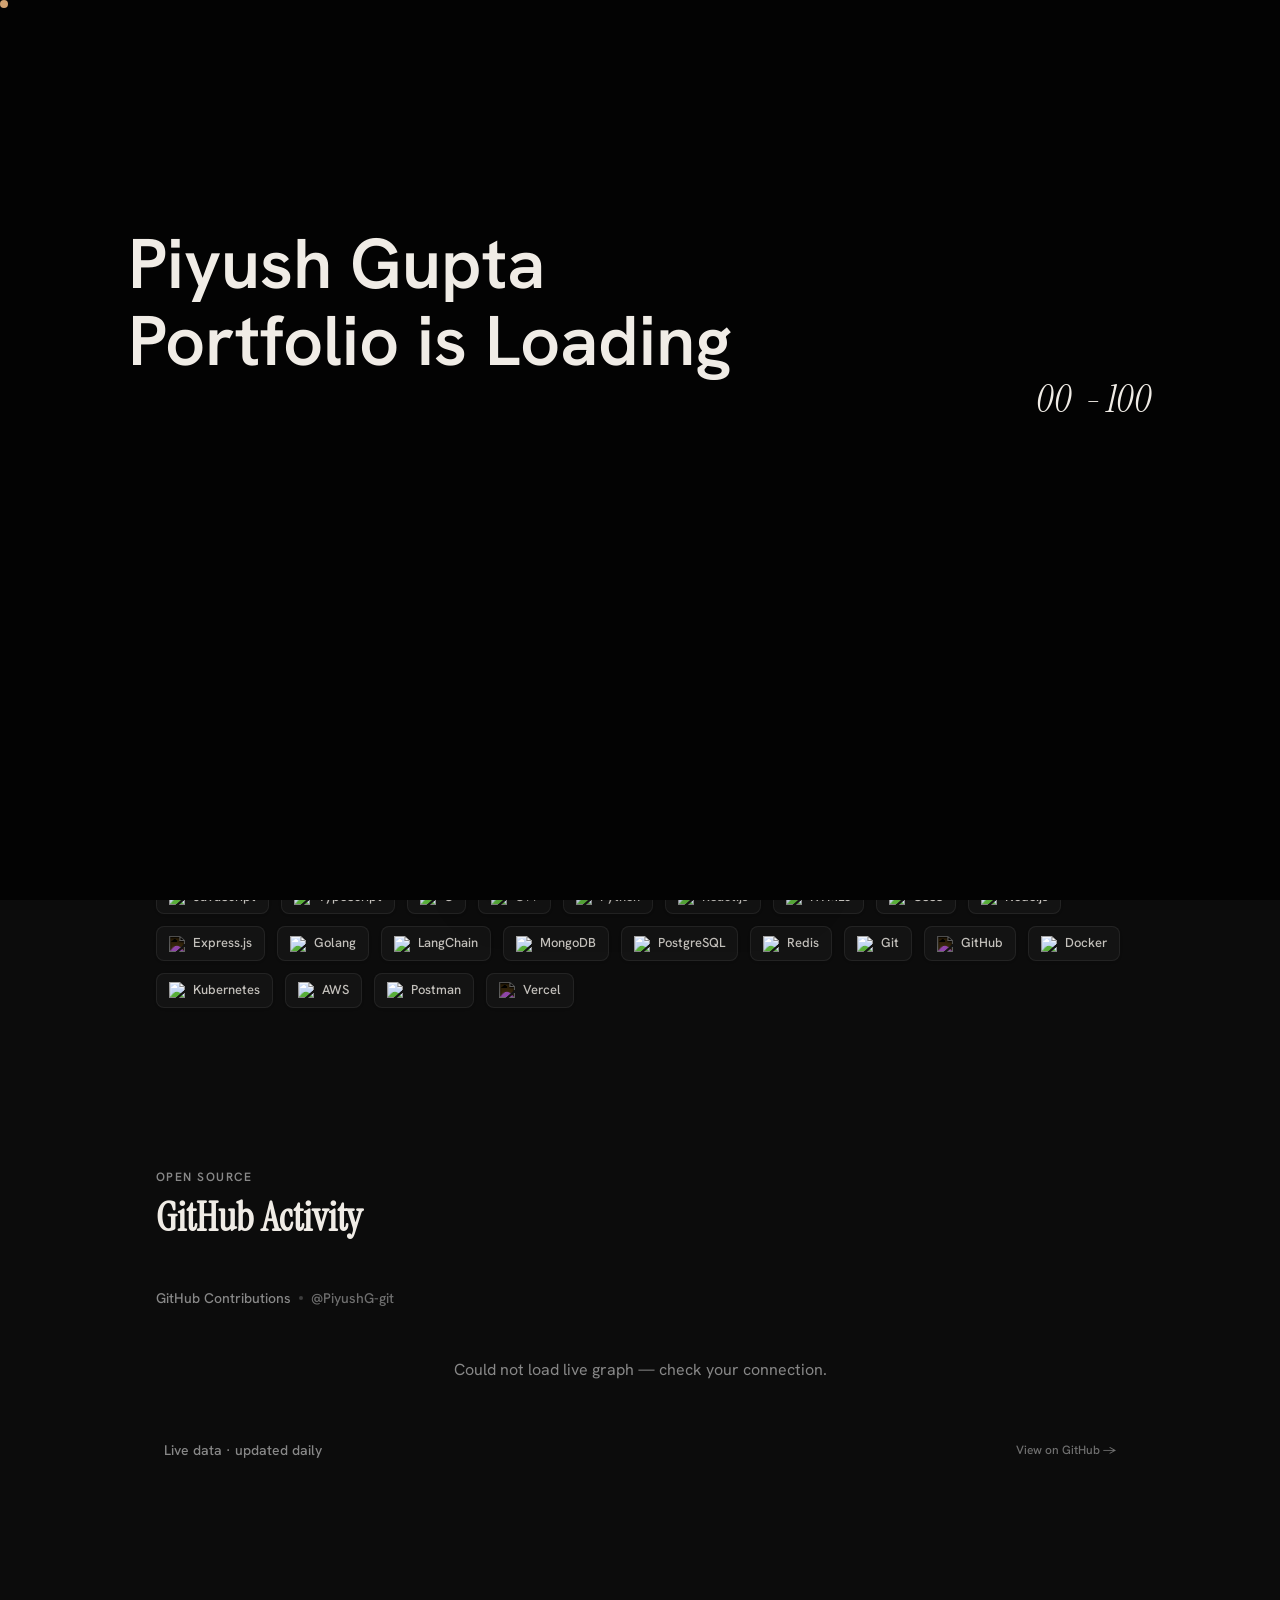
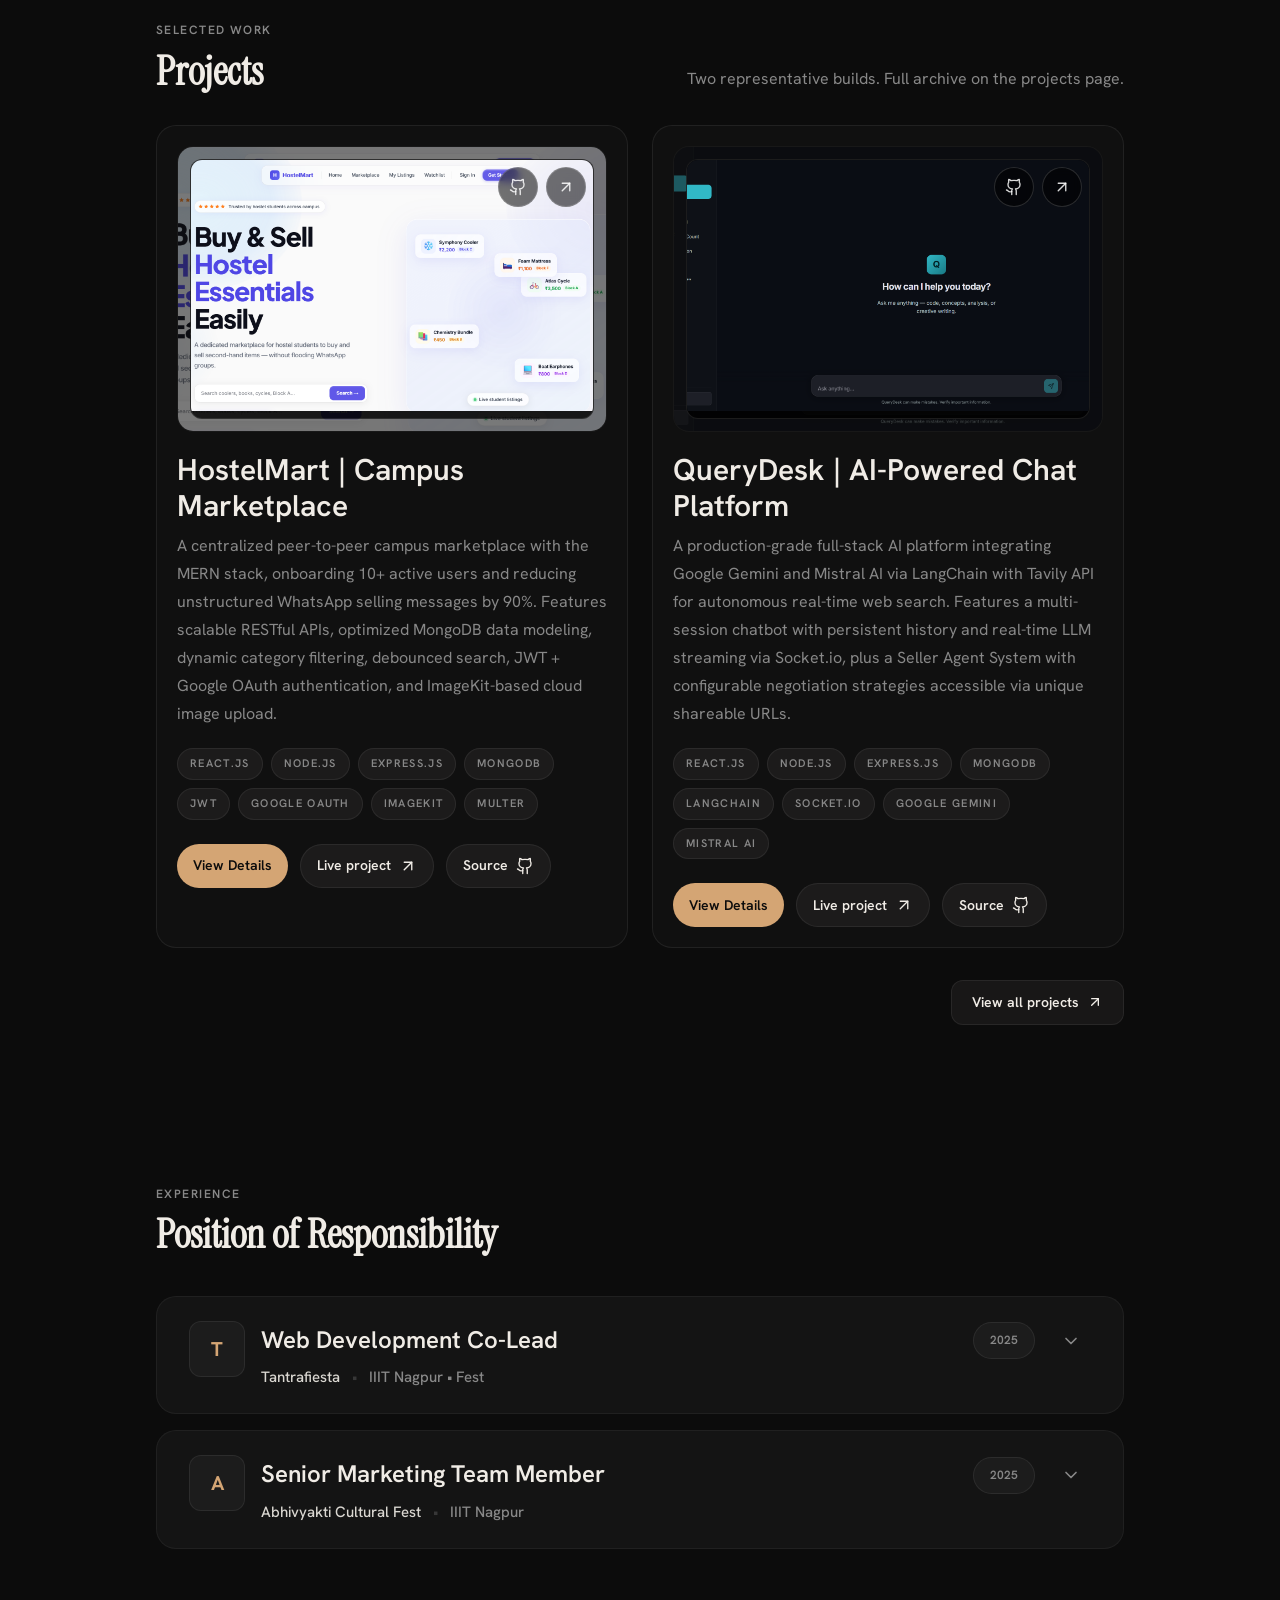
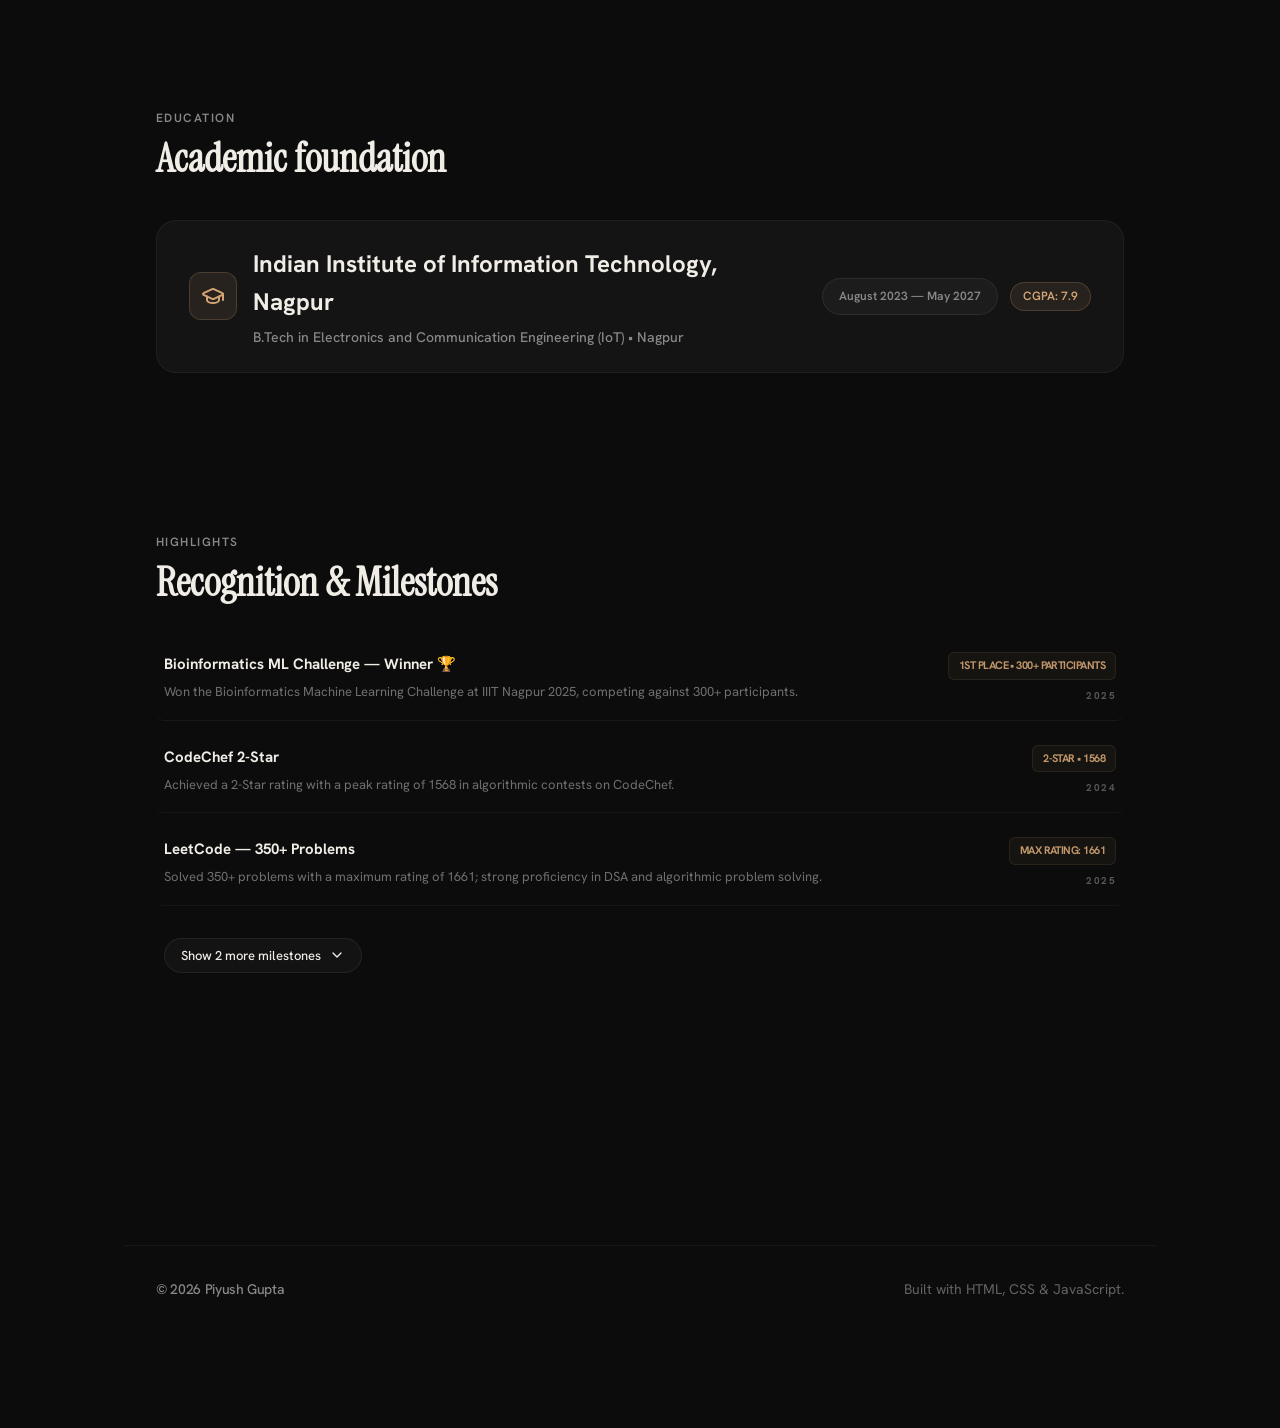
==== commit d7b484ef: "2025->2026" ====
--- a/index.html
+++ b/index.html
@@ -16,8 +16,7 @@
     href="https://fonts.googleapis.com/css2?family=Hanken+Grotesk:wght@300;400;500;600;700;800&family=Instrument+Serif:ital@0;1&display=swap"
     rel="stylesheet" />
   <link rel="stylesheet" href="assets/css/style.css" />
-  <!-- Locomotive Scroll CSS -->
-  <link rel="stylesheet" href="https://cdn.jsdelivr.net/npm/locomotive-scroll@3.5.4/dist/locomotive-scroll.css" />
+  <link rel="icon" href="data:image/svg+xml,<svg xmlns='http://www.w3.org/2000/svg' viewBox='0 0 64 64'><rect width='64' height='64' rx='12' fill='%230c0c0c'/><text x='50%25' y='54%25' dominant-baseline='middle' text-anchor='middle' font-family='Georgia,serif' font-size='28' font-weight='700' fill='%23d4a574'>PG</text></svg>" />
 </head>
 
 <body data-page="home">
@@ -154,7 +153,7 @@
               <div class="hero-text">
                 <p class="detail-label">B.Tech ECE (IoT) · IIIT Nagpur · Class of 2027</p>
                 <h1 class="hero-name">Piyush Gupta</h1>
-                <p class="section-lead">Full-stack developer and ECE (IoT) student at IIIT Nagpur (CGPA 7.9) who ships
+                <p class="section-lead">Full-stack developer and student at IIIT Nagpur who ships
                   products that work at scale — from peer-to-peer marketplaces and AI chat platforms
                   to computer vision pipelines. CodeChef 2★ · LeetCode 350+ · ML Challenge Winner 2025.</p>
               </div>
@@ -185,7 +184,7 @@
                         d="M19 0h-14c-2.761 0-5 2.239-5 5v14c0 2.761 2.239 5 5 5h14c2.762 0 5-2.239 5-5v-14c0-2.761-2.238-5-5-5zm-11 19h-3v-11h3v11zm-1.5-12.268c-.966 0-1.75-.79-1.75-1.764s.784-1.764 1.75-1.764 1.75.79 1.75 1.764-.783 1.764-1.75 1.764zm13.5 12.268h-3v-5.604c0-3.368-4-3.113-4 0v5.604h-3v-11h3v1.765c1.396-2.586 7-2.777 7 2.476v6.759z" />
                     </svg><span class="social-link-tooltip">LinkedIn</span></a>
                   <a href="https://x.com/peeeyuuush" target="_blank" rel="noopener noreferrer"
-                    aria-label="LeetCode" class="social-link-btn"><svg width="17" height="17" viewBox="0 0 24 24"
+                  aria-label="Twitter / X" class="social-link-btn"><svg width="17" height="17" viewBox="0 0 24 24"
                       fill="currentColor">
                       <path
                         d="M18.244 2.25h3.308l-7.227 8.26 8.502 11.24H16.17l-5.214-6.817L4.99 21.75H1.68l7.73-8.835L1.254 2.25H8.08l4.713 6.231zm-1.161 17.52h1.833L7.084 4.126H5.117z" />
@@ -211,7 +210,8 @@
               IIIT Nagpur <span class="sep">/</span> Open Source <span class="sep">/</span> UI/UX</div> -->
               <div class="marquee-inner">Full-Stack Developer <span class="sep">/</span> MERN Stack <span
                 class="sep">/</span> Node.js <span class="sep">/</span> LLMs <span class="sep">/</span> AWS <span
-                class="sep">/</span> Kubernetes </div>
+                class="sep">/</span> Kubernetes <span
+                class="sep">/</span></div>
           </div>
         </div>
 
@@ -387,18 +387,17 @@
 
       <footer class="footer">
         <div class="container footer-inner">
-          <p class="footer-copy">&copy; 2025 Piyush Gupta</p>
+          <p class="footer-copy">&copy; 2026 Piyush Gupta</p>
           <p class="footer-built">Built with HTML, CSS &amp; JavaScript.</p>
         </div>
       </footer>
     </div>
   </div>
-  <!-- Locomotive Scroll JS -->
-  <script src="https://cdn.jsdelivr.net/npm/locomotive-scroll@3.5.4/dist/locomotive-scroll.js"></script>
-  <script src="assets/js/main.js"></script>
+
   <script src="https://cdnjs.cloudflare.com/ajax/libs/gsap/3.12.5/gsap.min.js"></script>
   <script src="https://cdnjs.cloudflare.com/ajax/libs/gsap/3.12.5/ScrollTrigger.min.js"></script>
   <script src="https://cdnjs.cloudflare.com/ajax/libs/three.js/r155/three.min.js"></script>
+  <script src="assets/js/main.js"></script>
   <script src="assets/js/animations.js"></script>
 </body>
 
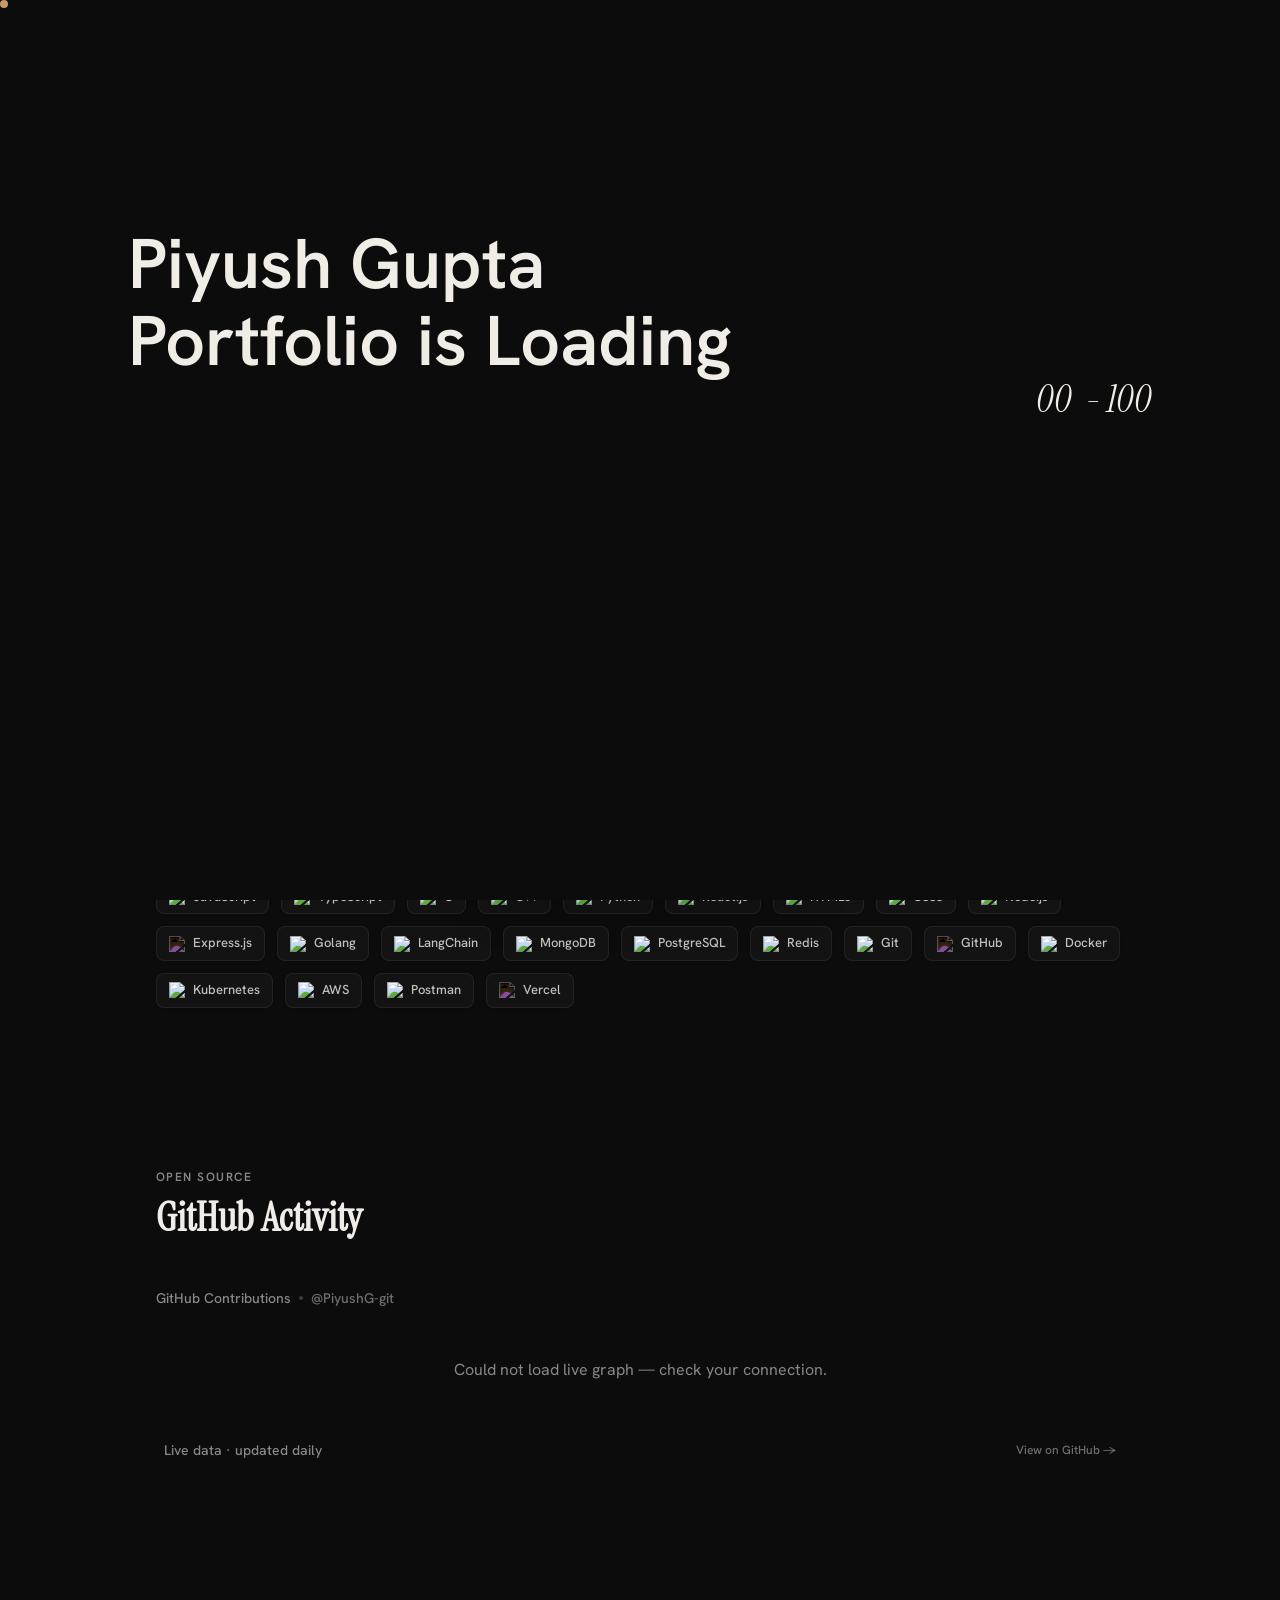
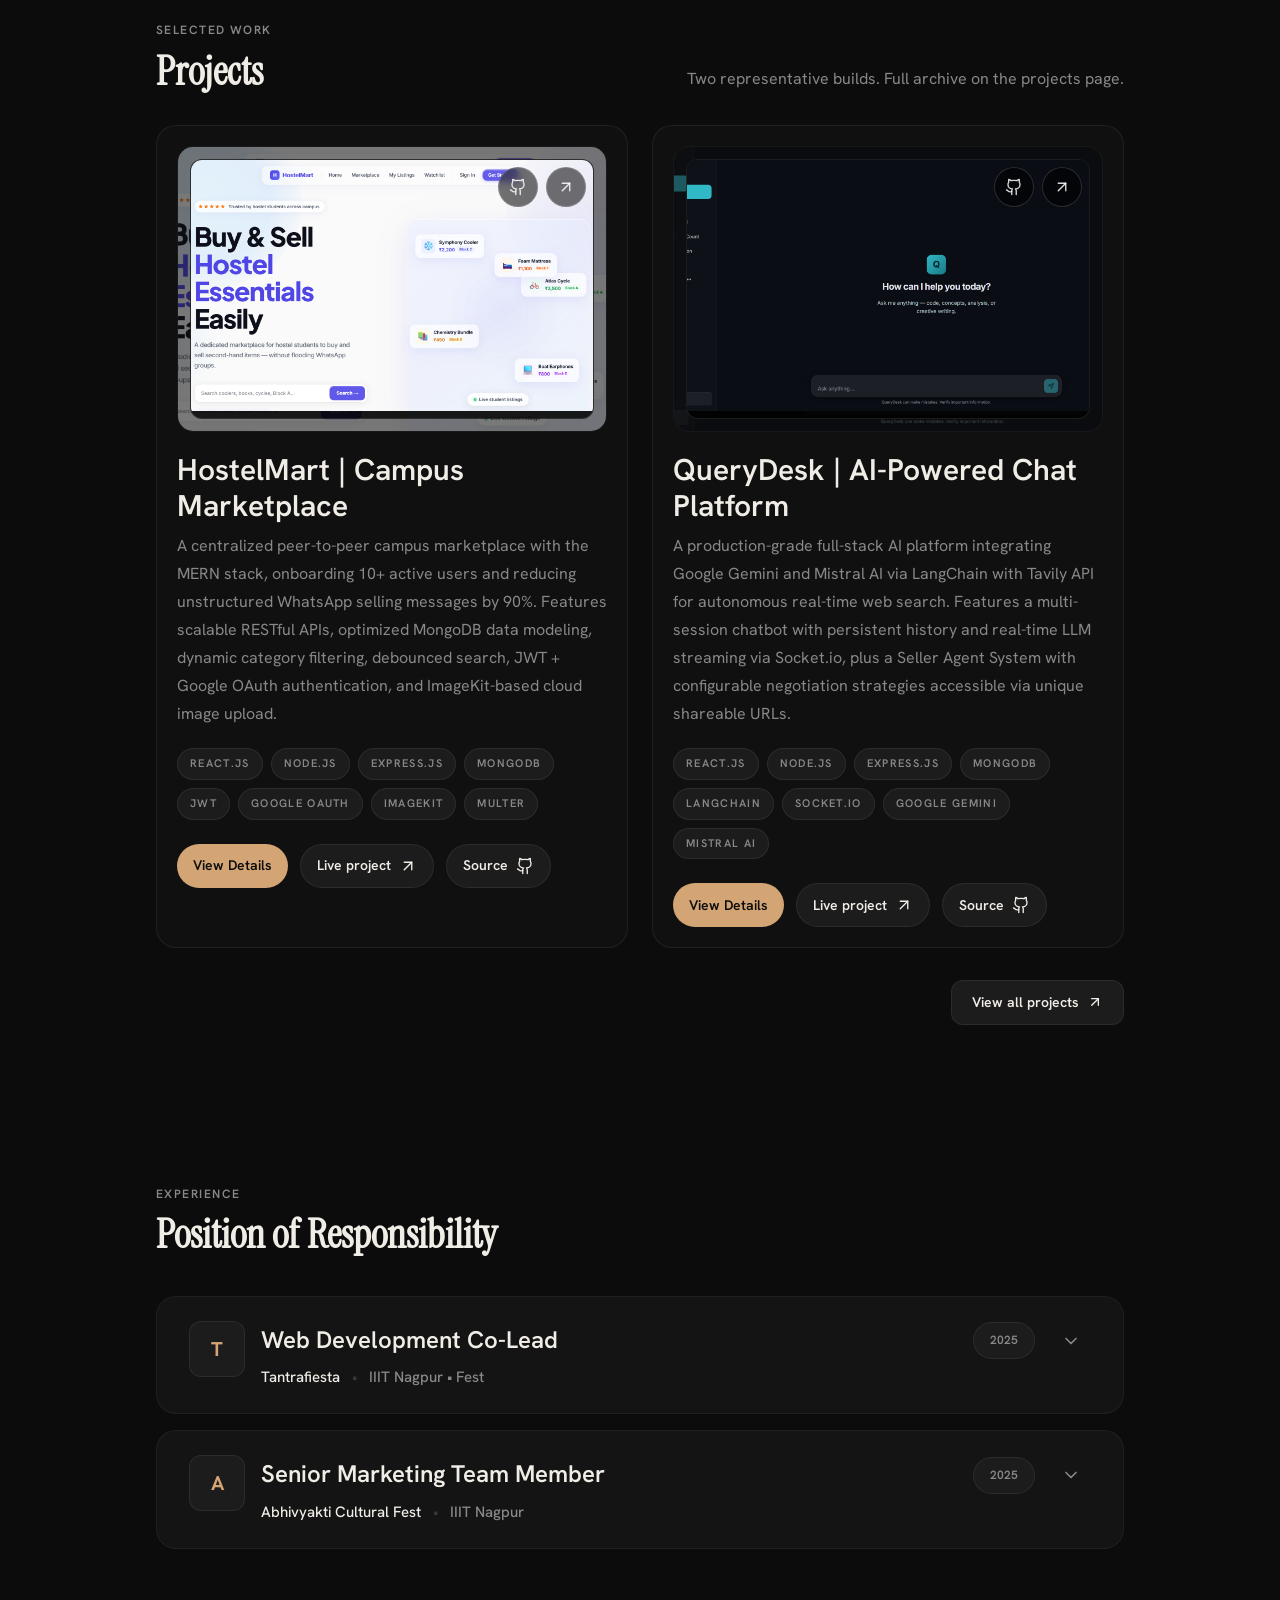
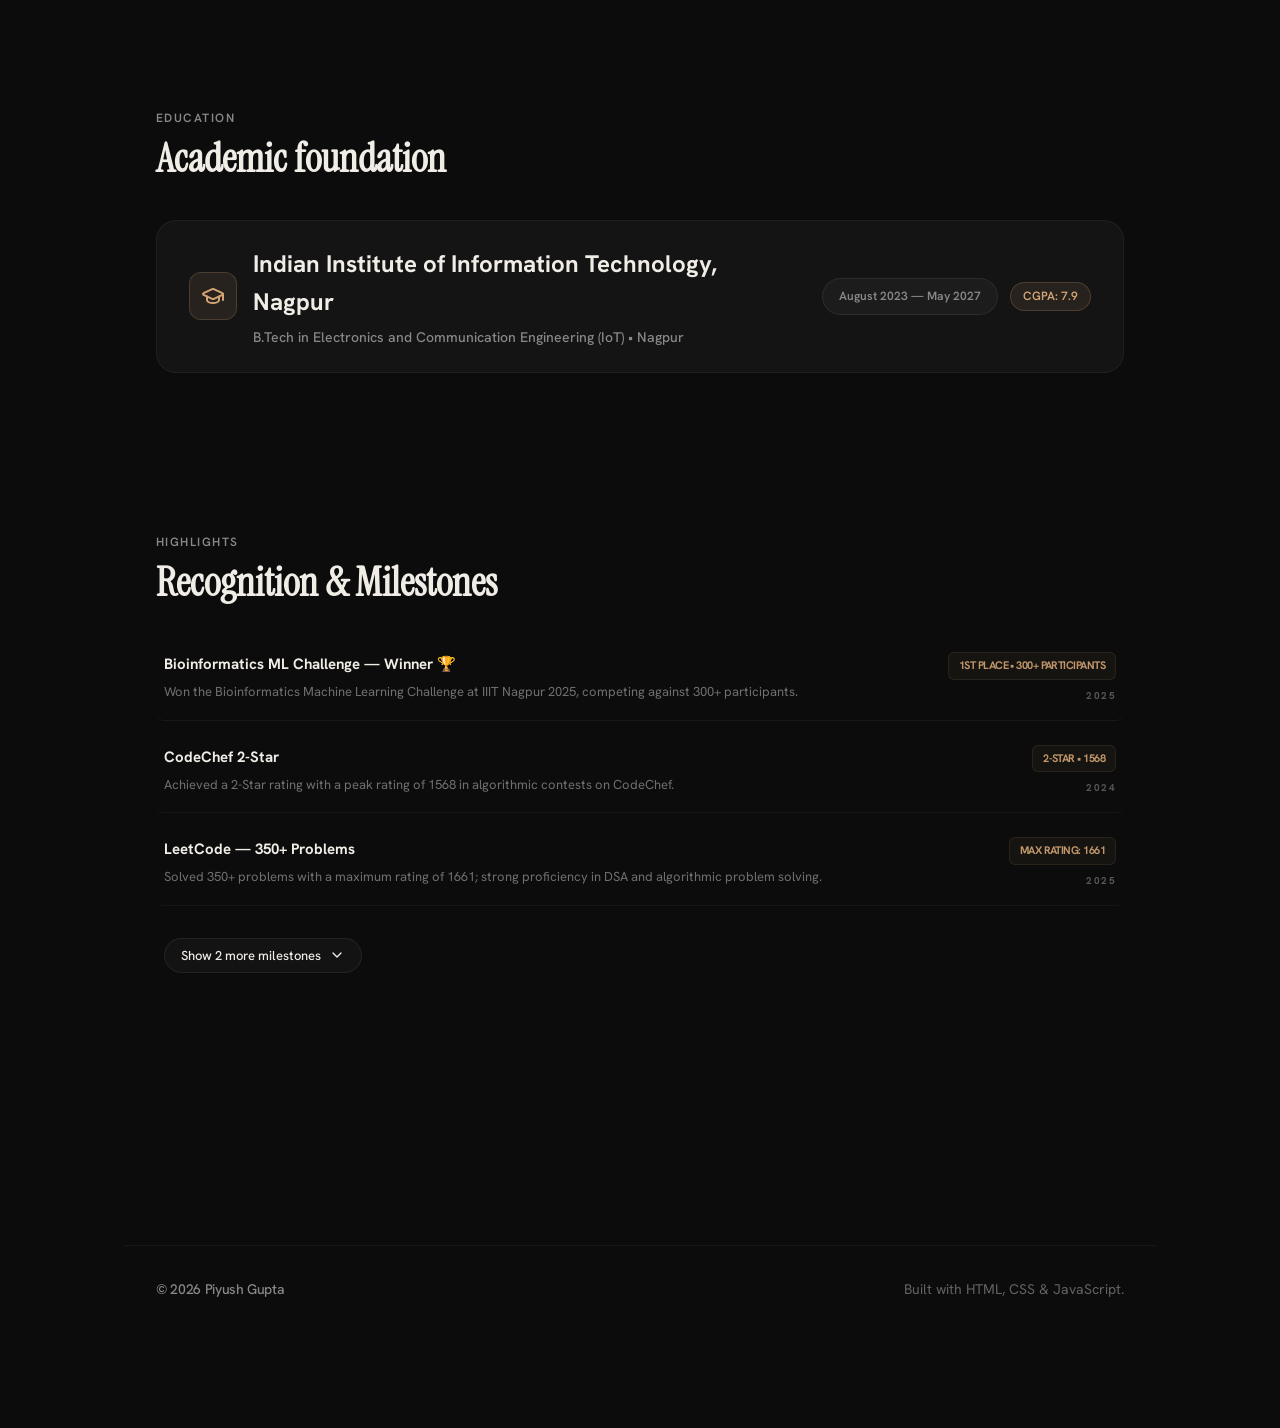
==== commit dec1a708: "update the lightmode dark mode" ====
--- a/index.html
+++ b/index.html
@@ -16,7 +16,8 @@
     href="https://fonts.googleapis.com/css2?family=Hanken+Grotesk:wght@300;400;500;600;700;800&family=Instrument+Serif:ital@0;1&display=swap"
     rel="stylesheet" />
   <link rel="stylesheet" href="assets/css/style.css" />
-  <link rel="icon" href="data:image/svg+xml,<svg xmlns='http://www.w3.org/2000/svg' viewBox='0 0 64 64'><rect width='64' height='64' rx='12' fill='%230c0c0c'/><text x='50%25' y='54%25' dominant-baseline='middle' text-anchor='middle' font-family='Georgia,serif' font-size='28' font-weight='700' fill='%23d4a574'>PG</text></svg>" />
+  <link rel="icon"
+    href="data:image/svg+xml,<svg xmlns='http://www.w3.org/2000/svg' viewBox='0 0 64 64'><rect width='64' height='64' rx='12' fill='%230c0c0c'/><text x='50%25' y='54%25' dominant-baseline='middle' text-anchor='middle' font-family='Georgia,serif' font-size='28' font-weight='700' fill='%23d4a574'>PG</text></svg>" />
 </head>
 
 <body data-page="home">
@@ -171,21 +172,19 @@
                   Resume / CV
                 </button>
                 <div class="social-links-row">
-                  <a href="https://github.com/PiyushG-git" target="_blank" rel="noopener noreferrer"
-                    aria-label="GitHub" class="social-link-btn"><svg width="22" height="22" viewBox="0 0 24 24"
-                      fill="currentColor">
+                  <a href="https://github.com/PiyushG-git" target="_blank" rel="noopener noreferrer" aria-label="GitHub"
+                    class="social-link-btn"><svg width="22" height="22" viewBox="0 0 24 24" fill="currentColor">
                       <path fill-rule="evenodd" clip-rule="evenodd"
                         d="M12 2C6.477 2 2 6.484 2 12.017c0 4.425 2.865 8.18 6.839 9.504.5.092.682-.217.682-.483 0-.237-.008-.868-.013-1.703-2.782.605-3.369-1.343-3.369-1.343-.454-1.158-1.11-1.466-1.11-1.466-.908-.62.069-.608.069-.608 1.003.07 1.531 1.032 1.531 1.032.892 1.53 2.341 1.088 2.91.832.092-.647.35-1.088.636-1.338-2.22-.253-4.555-1.113-4.555-4.951 0-1.093.39-1.988 1.029-2.688-.103-.253-.446-1.272.098-2.65 0 0 .84-.27 2.75 1.026A9.564 9.564 0 0112 6.844c.85.004 1.705.115 2.504.337 1.909-1.296 2.747-1.027 2.747-1.027.546 1.379.202 2.398.1 2.651.64.7 1.028 1.595 1.028 2.688 0 3.848-2.339 4.695-4.566 4.943.359.309.678.92.678 1.855 0 1.338-.012 2.419-.012 2.747 0 .268.18.58.688.482A10.019 10.019 0 0022 12.017C22 6.484 17.522 2 12 2z" />
                     </svg><span class="social-link-tooltip">GitHub</span></a>
-                  <a href="https://www.linkedin.com/in/piyush-gupta-019a79283/" target="_blank" rel="noopener noreferrer"
-                    aria-label="LinkedIn" class="social-link-btn"><svg width="19" height="19" viewBox="0 0 24 24"
-                      fill="currentColor">
+                  <a href="https://www.linkedin.com/in/piyush-gupta-019a79283/" target="_blank"
+                    rel="noopener noreferrer" aria-label="LinkedIn" class="social-link-btn"><svg width="19" height="19"
+                      viewBox="0 0 24 24" fill="currentColor">
                       <path
                         d="M19 0h-14c-2.761 0-5 2.239-5 5v14c0 2.761 2.239 5 5 5h14c2.762 0 5-2.239 5-5v-14c0-2.761-2.238-5-5-5zm-11 19h-3v-11h3v11zm-1.5-12.268c-.966 0-1.75-.79-1.75-1.764s.784-1.764 1.75-1.764 1.75.79 1.75 1.764-.783 1.764-1.75 1.764zm13.5 12.268h-3v-5.604c0-3.368-4-3.113-4 0v5.604h-3v-11h3v1.765c1.396-2.586 7-2.777 7 2.476v6.759z" />
                     </svg><span class="social-link-tooltip">LinkedIn</span></a>
-                  <a href="https://x.com/peeeyuuush" target="_blank" rel="noopener noreferrer"
-                  aria-label="Twitter / X" class="social-link-btn"><svg width="17" height="17" viewBox="0 0 24 24"
-                      fill="currentColor">
+                  <a href="https://x.com/peeeyuuush" target="_blank" rel="noopener noreferrer" aria-label="Twitter / X"
+                    class="social-link-btn"><svg width="17" height="17" viewBox="0 0 24 24" fill="currentColor">
                       <path
                         d="M18.244 2.25h3.308l-7.227 8.26 8.502 11.24H16.17l-5.214-6.817L4.99 21.75H1.68l7.73-8.835L1.254 2.25H8.08l4.713 6.231zm-1.161 17.52h1.833L7.084 4.126H5.117z" />
                     </svg><span class="social-link-tooltip">Twitter / X</span></a>
@@ -208,10 +207,9 @@
                 class="sep">/</span> Node.js <span class="sep">/</span> LLMs <span class="sep">/</span> AWS <span
                 class="sep">/</span> Kubernetes <span class="sep">/</span> JavaScript <span class="sep">/</span>
               IIIT Nagpur <span class="sep">/</span> Open Source <span class="sep">/</span> UI/UX</div> -->
-              <div class="marquee-inner">Full-Stack Developer <span class="sep">/</span> MERN Stack <span
+            <div class="marquee-inner">Full-Stack Developer <span class="sep">/</span> MERN Stack <span
                 class="sep">/</span> Node.js <span class="sep">/</span> LLMs <span class="sep">/</span> AWS <span
-                class="sep">/</span> Kubernetes <span
-                class="sep">/</span></div>
+                class="sep">/</span> Kubernetes <span class="sep">/</span></div>
           </div>
         </div>
 
@@ -236,17 +234,14 @@
                 class="graph-username">@PiyushG-git</a>
             </div>
             <div class="graph-scroll live-graph">
-              <img
-                src="https://ghchart.rshah.org/d4a574/PiyushG-git"
-                alt="PiyushG-git GitHub contribution chart"
-                class="graph-live-img"
-                loading="lazy"
-                onerror="this.closest('.live-graph').innerHTML='<p style=\'color:var(--muted);text-align:center;padding:2rem\'>Could not load live graph — check your connection.</p>'"
-              />
+              <img src="https://ghchart.rshah.org/d4a574/PiyushG-git" alt="PiyushG-git GitHub contribution chart"
+                class="graph-live-img" loading="lazy"
+                onerror="this.closest('.live-graph').innerHTML='<p style=\'color:var(--muted);text-align:center;padding:2rem\'>Could not load live graph — check your connection.</p>'" />
             </div>
             <div class="graph-footer">
               <span class="graph-total">Live data · updated daily</span>
-              <a href="https://github.com/PiyushG-git" target="_blank" rel="noopener noreferrer" class="graph-username" style="font-size:.75rem">View on GitHub →</a>
+              <a href="https://github.com/PiyushG-git" target="_blank" rel="noopener noreferrer" class="graph-username"
+                style="font-size:.75rem">View on GitHub →</a>
             </div>
           </div>
         </section>
@@ -286,8 +281,9 @@
                   <div class="company-logo" style="font-size:1.25rem;font-weight:700;color:var(--accent)">T</div>
                   <div>
                     <h3 class="exp-title">Web Development Co-Lead</h3>
-                    <p class="exp-meta"><a href="https://tantrafiesta.in/" target="_blank" rel="noopener noreferrer" class="company-link">Tantrafiesta</a><span
-                        class="meta-dot">•</span><span>IIIT Nagpur • Fest</span></p>
+                    <p class="exp-meta"><a href="https://tantrafiesta.in/" target="_blank" rel="noopener noreferrer"
+                        class="company-link">Tantrafiesta</a><span class="meta-dot">•</span><span>IIIT Nagpur •
+                        Fest</span></p>
                   </div>
                 </div>
                 <div class="exp-right">
--- a/assets/css/style.css
+++ b/assets/css/style.css
@@ -6,7 +6,7 @@
   position: fixed;
   inset: 0;
   z-index: 99999;
-  background-color: #030303;
+  background-color: var(--bg);
   padding: 25vh 10vw;
   display: flex;
   flex-direction: column;
@@ -36,7 +36,7 @@
   font-weight: 400;
   font-style: italic;
   font-family: 'Instrument Serif', serif;
-  color: #f0ece6;
+  color: var(--fg);
   line-height: 1;
 }
 
@@ -50,7 +50,7 @@
   font-size: 5.5vw;
   font-weight: 600;
   font-family: 'Hanken Grotesk', sans-serif;
-  color: #f0ece6;
+  color: var(--fg);
   line-height: 1.1;
   margin: 0;
 }
@@ -731,8 +731,8 @@
 
 .project-tag {
   border-radius: 9999px;
-  border: 1px solid rgba(255, 255, 255, .07);
-  background: rgba(240, 236, 230, .05);
+  border: 1px solid var(--border);
+  background: var(--surface-subtle);
   padding: .375rem .75rem;
   font-size: .6875rem;
   font-weight: 600;
@@ -774,7 +774,7 @@
   padding: .5rem 1rem;
   border-radius: 9999px;
   border: 1px solid var(--border);
-  background: rgba(240, 236, 230, .05);
+  background: var(--surface-subtle);
   color: var(--fg);
   font-size: .875rem;
   font-weight: 600;
@@ -907,7 +907,7 @@
 }
 
 .company-link {
-  color: rgba(240, 236, 230, .9);
+  color: var(--fg);
   transition: color .2s
 }
 
@@ -1097,7 +1097,7 @@
   gap: .5rem;
   justify-content: space-between;
   padding: 1rem .5rem;
-  border-bottom: 1px solid rgba(255, 255, 255, .05);
+  border-bottom: 1px solid var(--border-subtle);
   border-radius: .5rem;
   transition: background .3s;
   opacity: 0;
@@ -1633,6 +1633,14 @@
   background-clip: text;
 }
 
+/* In light mode, use a darker gradient so it's visible on white background */
+html.light .hero-name {
+  background: linear-gradient(135deg, #1a1a1a 0%, var(--accent) 50%, #3a2010 100%);
+  -webkit-background-clip: text;
+  -webkit-text-fill-color: transparent;
+  background-clip: text;
+}
+
 /* ── MARQUEE TICKER ────────────────────────────────────────── */
 .marquee {
   overflow: hidden; white-space: nowrap;
